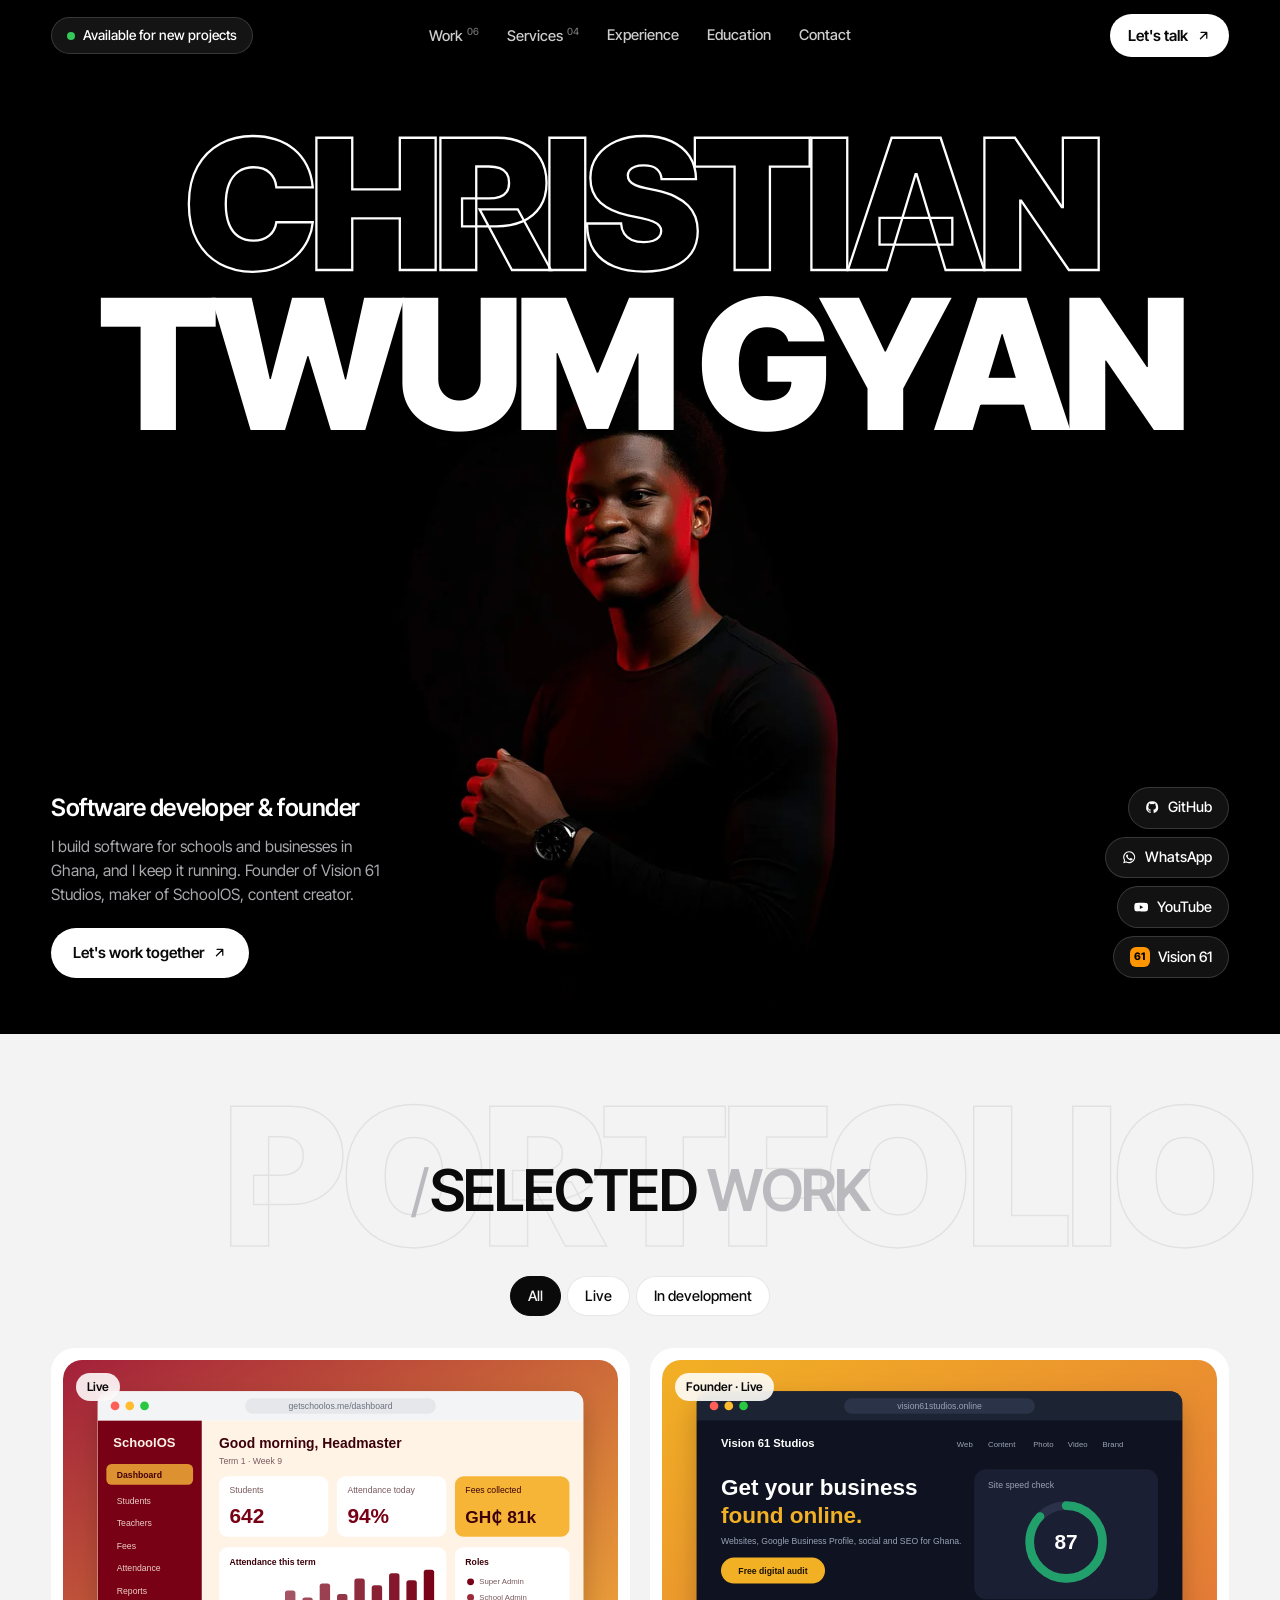
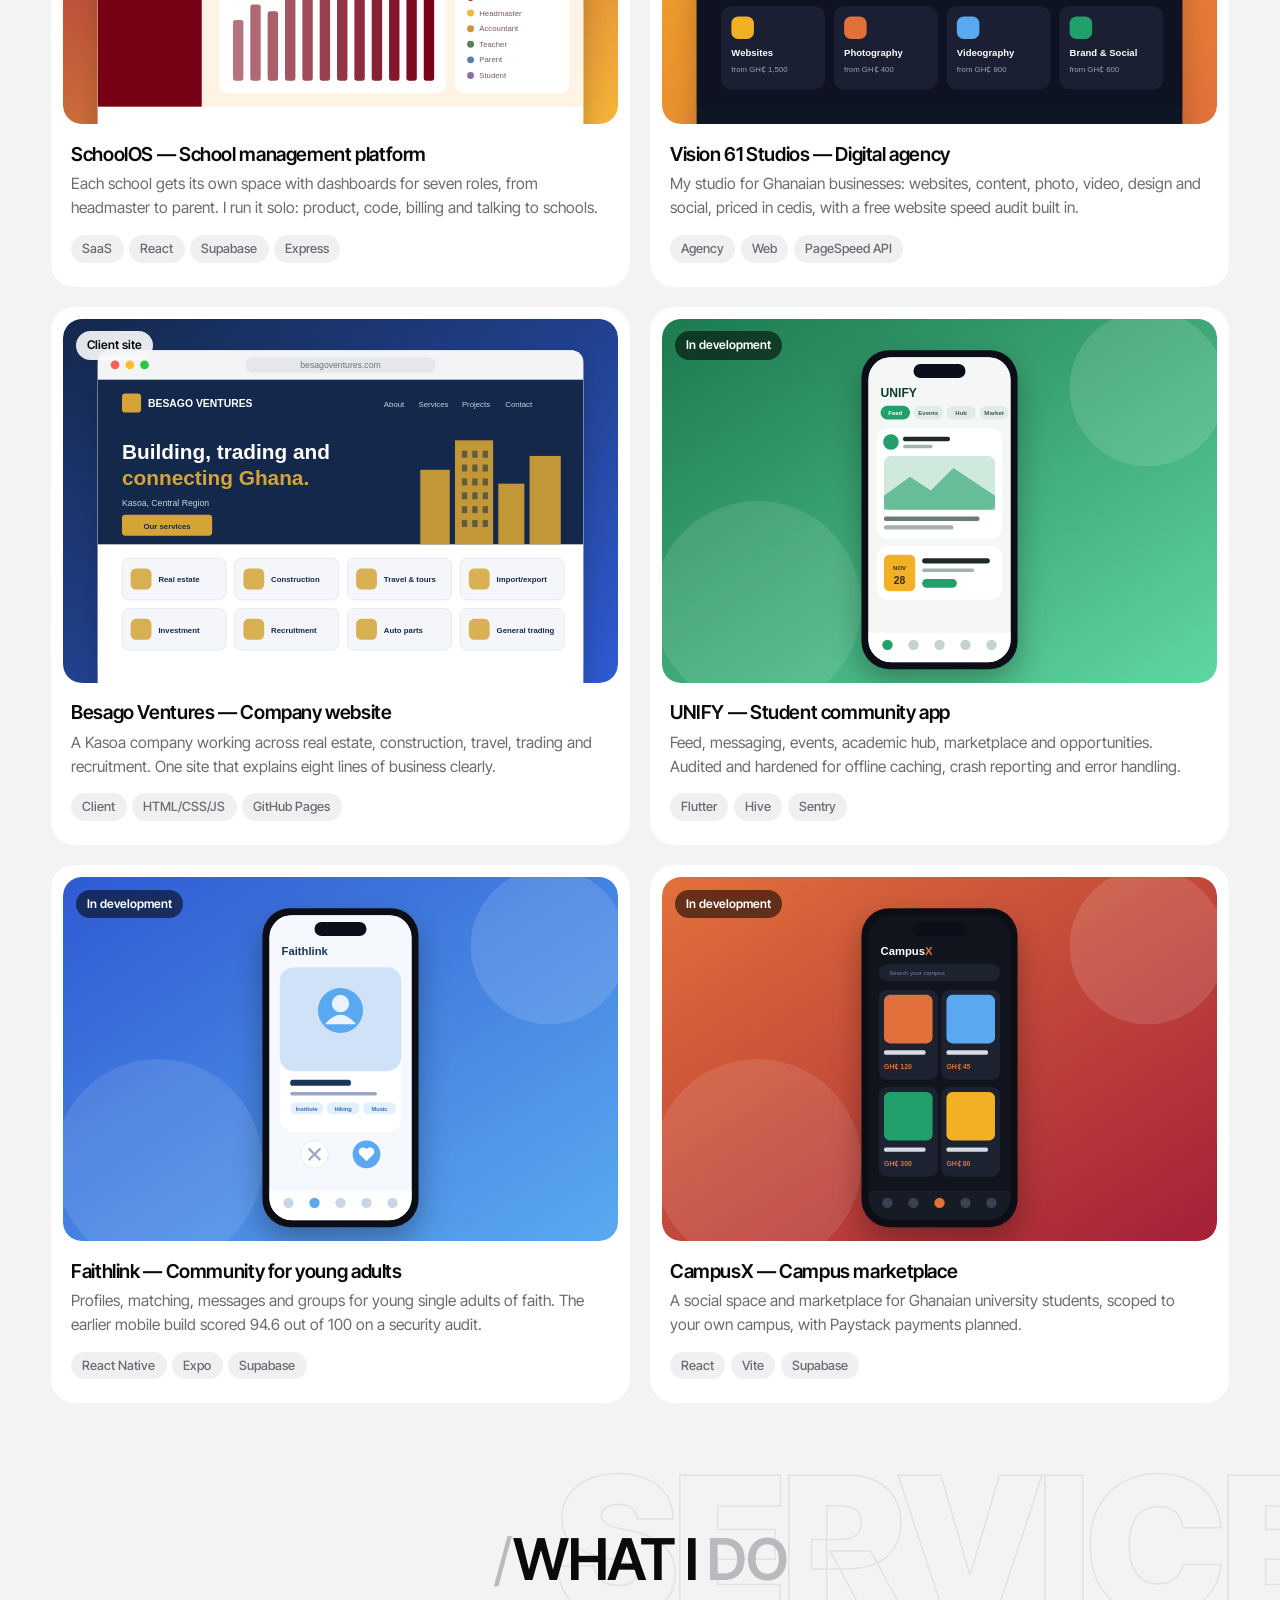
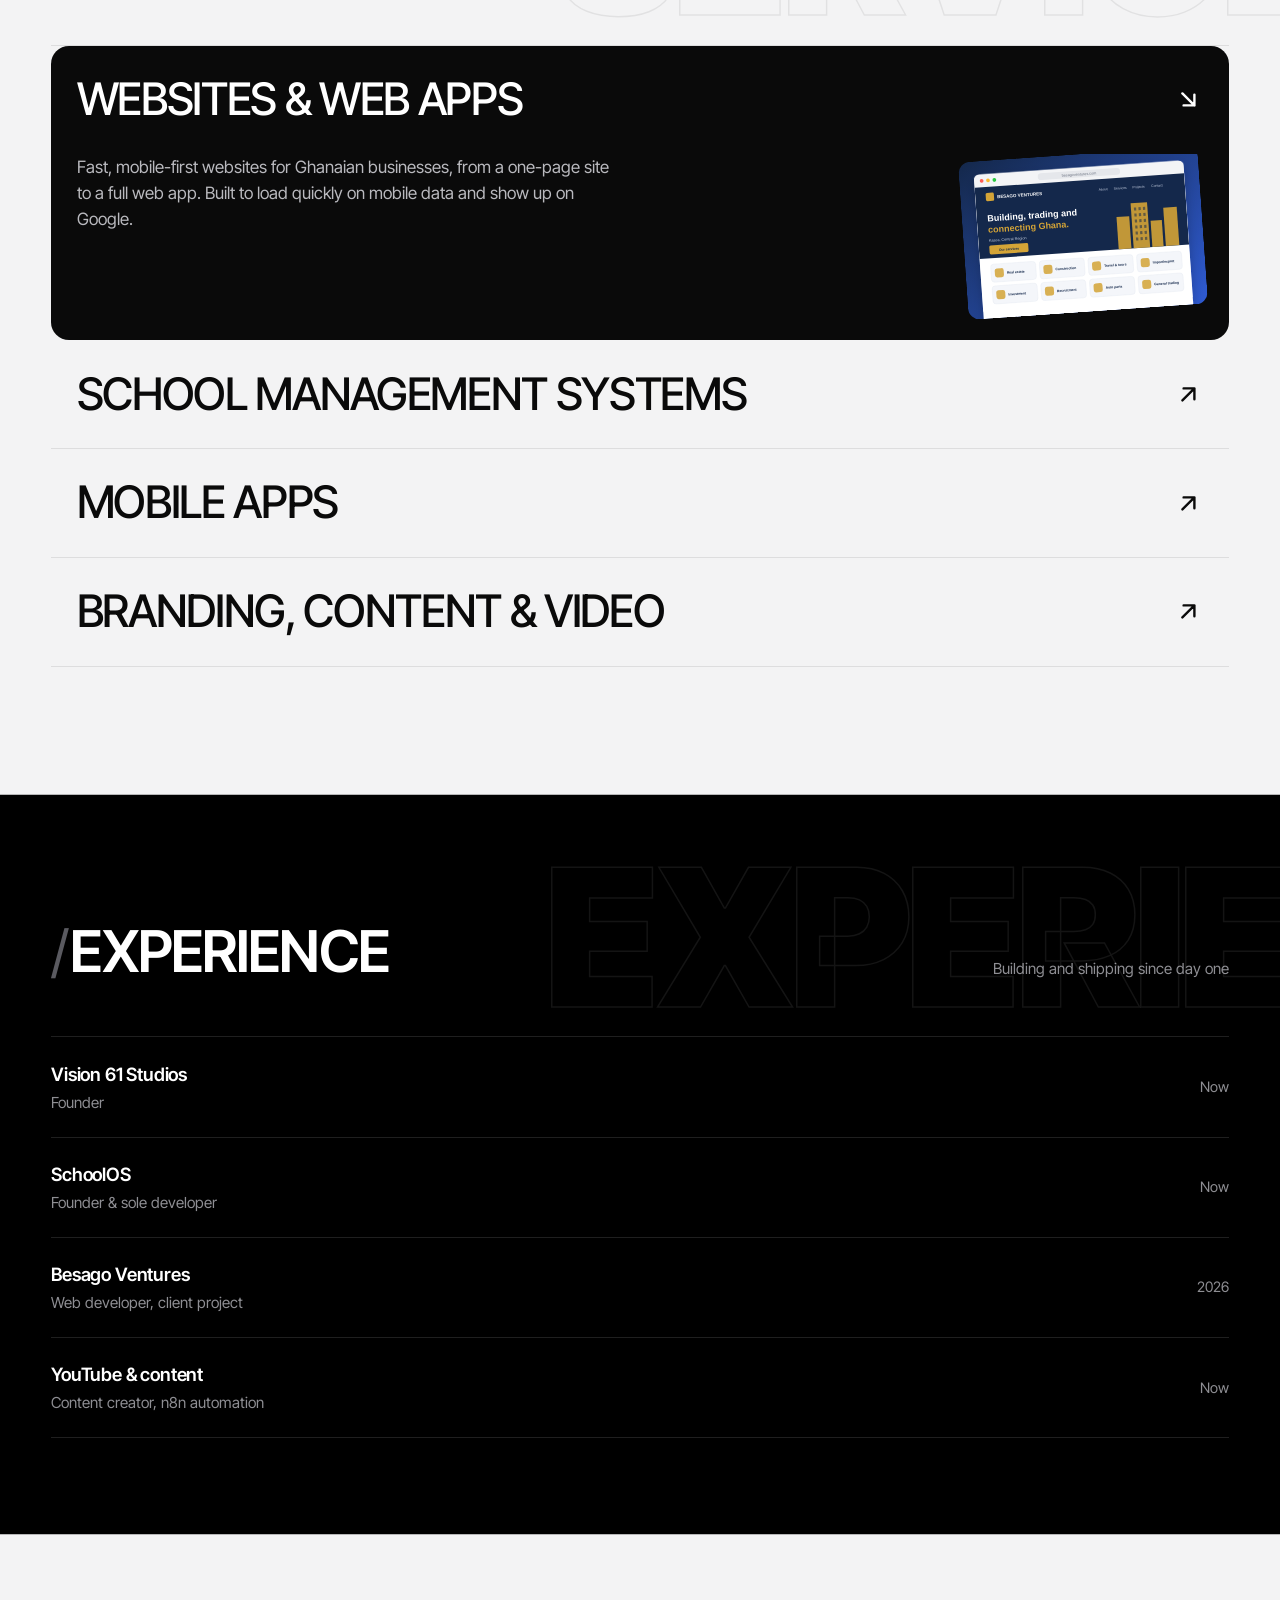
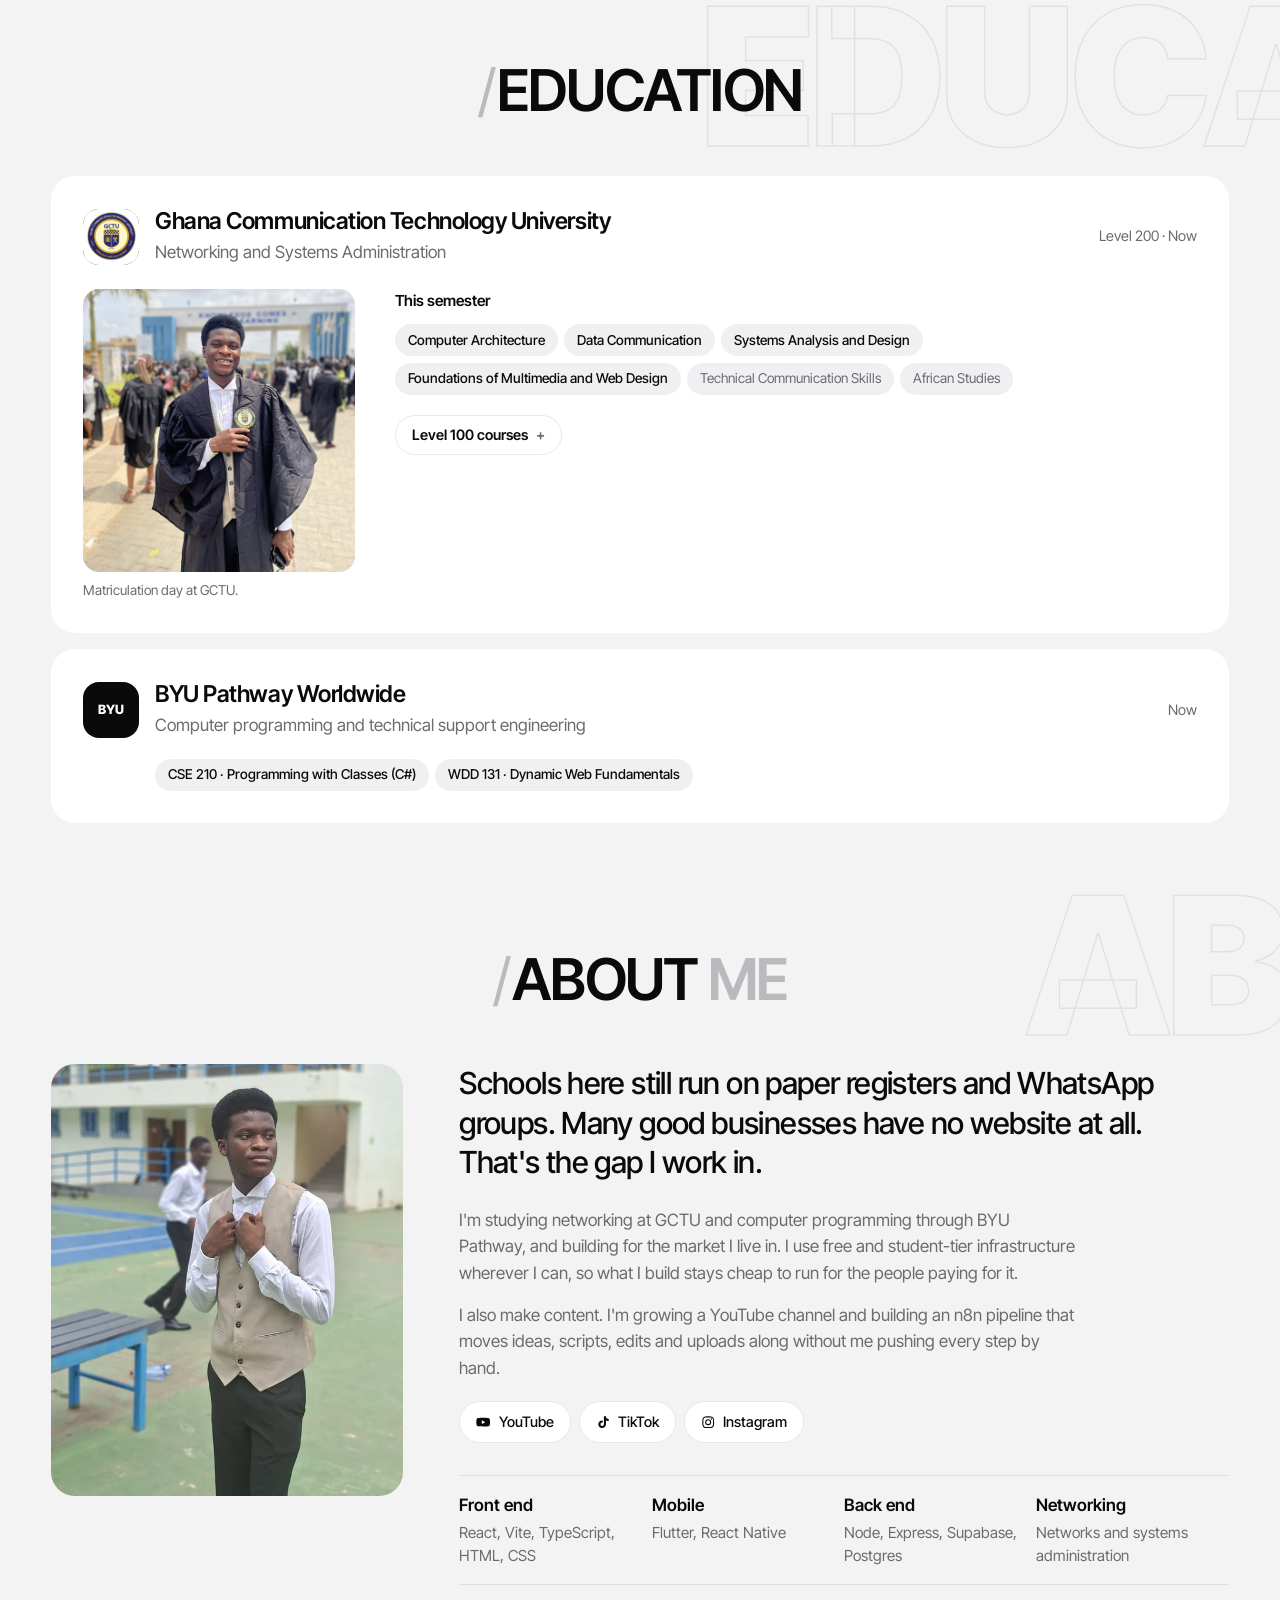
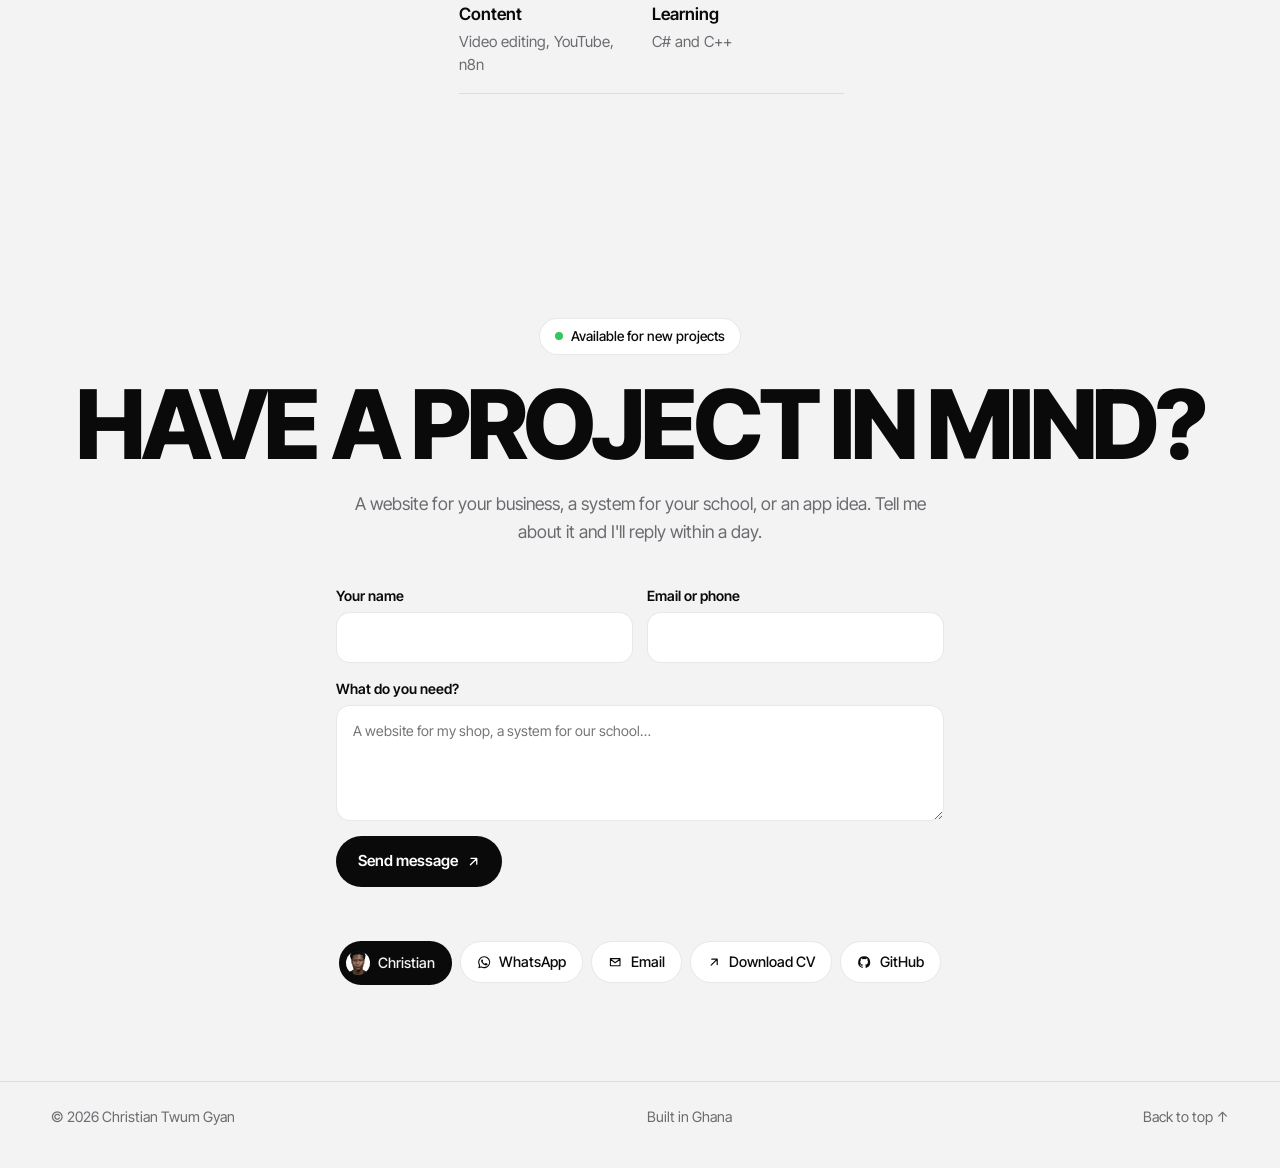
==== index.html @ 000cc26f "Build portfolio site" ====
<!DOCTYPE html>
<html lang="en">
<head>
  <meta charset="UTF-8">
  <meta name="viewport" content="width=device-width, initial-scale=1.0">
  <title>Christian Twum Gyan — Software developer, Ghana</title>
  <meta name="description" content="Christian Twum Gyan is a software developer, founder of Vision 61 Studios and content creator in Ghana. He builds and runs SchoolOS.">
  <meta property="og:title" content="Christian Twum Gyan — Software developer, Ghana">
  <meta property="og:description" content="I build software for schools and businesses in Ghana, including SchoolOS.">
  <meta property="og:image" content="https://chrisxie12.github.io/Portfolio/images/og.png">
  <meta property="og:type" content="website">
  <meta name="twitter:card" content="summary_large_image">
  <meta name="theme-color" content="#000000">
  <link rel="icon" href="images/favicon.svg" type="image/svg+xml">
  <link rel="preconnect" href="https://fonts.googleapis.com">
  <link rel="preconnect" href="https://fonts.gstatic.com" crossorigin>
  <link href="https://fonts.googleapis.com/css2?family=Inter+Tight:wght@400;500;600;700;800;900&display=swap" rel="stylesheet">
  <link rel="stylesheet" href="css/style.css">
  <script>document.documentElement.classList.add("js")</script>
</head>
<body>
  <!-- Icon set -->
  <svg width="0" height="0" style="position:absolute" aria-hidden="true">
    <symbol id="i-arrow" viewBox="0 0 24 24"><path d="M7 17 17 7M8 7h9v9" fill="none" stroke="currentColor" stroke-width="2" stroke-linecap="round" stroke-linejoin="round"/></symbol>
    <symbol id="i-github" viewBox="0 0 24 24"><path fill="currentColor" d="M12 2a10 10 0 0 0-3.2 19.5c.5.1.7-.2.7-.5v-1.7c-2.8.6-3.4-1.3-3.4-1.3-.4-1.2-1.1-1.5-1.1-1.5-.9-.6.1-.6.1-.6 1 .1 1.5 1 1.5 1 .9 1.5 2.4 1.1 2.9.8.1-.7.4-1.1.6-1.3-2.2-.3-4.6-1.1-4.6-5a3.9 3.9 0 0 1 1-2.7 3.6 3.6 0 0 1 .1-2.7s.8-.3 2.8 1a9.6 9.6 0 0 1 5 0c1.9-1.3 2.8-1 2.8-1a3.6 3.6 0 0 1 .1 2.7 3.9 3.9 0 0 1 1 2.7c0 3.9-2.4 4.7-4.6 5 .4.3.7.9.7 1.9V21c0 .3.2.6.7.5A10 10 0 0 0 12 2z"/></symbol>
    <symbol id="i-whatsapp" viewBox="0 0 24 24"><path fill="currentColor" d="M12 2a10 10 0 0 0-8.6 15.1L2 22l5-1.3A10 10 0 1 0 12 2zm0 18.2a8.2 8.2 0 0 1-4.2-1.2l-.3-.2-3 .8.8-2.9-.2-.3A8.2 8.2 0 1 1 12 20.2zm4.5-6.1c-.2-.1-1.5-.7-1.7-.8s-.4-.1-.6.1-.7.8-.8 1-.3.2-.5.1a6.7 6.7 0 0 1-3.3-2.9c-.3-.4.2-.4.7-1.4a.5.5 0 0 0 0-.4l-.8-1.9c-.2-.5-.4-.4-.6-.4h-.5a1 1 0 0 0-.7.3 3 3 0 0 0-.9 2.2 5.2 5.2 0 0 0 1.1 2.7 11.8 11.8 0 0 0 4.5 4c1.7.7 2.3.8 3.2.6a2.7 2.7 0 0 0 1.8-1.2 2.2 2.2 0 0 0 .1-1.3c0-.1-.2-.2-.5-.3z"/></symbol>
    <symbol id="i-youtube" viewBox="0 0 24 24"><path fill="currentColor" d="M23 7.2a3 3 0 0 0-2.1-2.1C19 4.6 12 4.6 12 4.6s-7 0-8.9.5A3 3 0 0 0 1 7.2 31 31 0 0 0 .5 12a31 31 0 0 0 .5 4.8 3 3 0 0 0 2.1 2.1c1.9.5 8.9.5 8.9.5s7 0 8.9-.5a3 3 0 0 0 2.1-2.1 31 31 0 0 0 .5-4.8 31 31 0 0 0-.5-4.8zM9.7 15.1V8.9L15.5 12z"/></symbol>
    <symbol id="i-tiktok" viewBox="0 0 24 24"><path fill="currentColor" d="M16.6 2h-3.4v13.4a2.9 2.9 0 1 1-2.9-2.9c.3 0 .6 0 .9.1V9.1a6.4 6.4 0 1 0 5.4 6.3V8.6a8 8 0 0 0 4.6 1.5V6.7a4.7 4.7 0 0 1-4.6-4.7z"/></symbol>
    <symbol id="i-instagram" viewBox="0 0 24 24"><path fill="currentColor" d="M12 7a5 5 0 1 0 0 10 5 5 0 0 0 0-10zm0 8.2a3.2 3.2 0 1 1 0-6.4 3.2 3.2 0 0 1 0 6.4zM17.3 5.5a1.2 1.2 0 1 0 0 2.4 1.2 1.2 0 0 0 0-2.4zM12 2.2c-2.7 0-3 0-4 .1C4.2 2.5 2.5 4.2 2.3 8c-.1 1-.1 1.3-.1 4s0 3 .1 4c.2 3.8 1.9 5.5 5.7 5.7 1 .1 1.3.1 4 .1s3 0 4-.1c3.8-.2 5.5-1.9 5.7-5.7.1-1 .1-1.3.1-4s0-3-.1-4c-.2-3.8-1.9-5.5-5.7-5.7-1-.1-1.3-.1-4-.1zm0 1.8c2.6 0 2.9 0 4 .1 2.7.1 3.9 1.4 4 4 .1 1 .1 1.4.1 3.9s0 2.9-.1 3.9c-.1 2.7-1.4 3.9-4 4-1 .1-1.4.1-4 .1s-2.9 0-3.9-.1c-2.7-.1-3.9-1.4-4-4-.1-1-.1-1.3-.1-3.9s0-2.9.1-3.9c.1-2.7 1.4-3.9 4-4 1-.1 1.3-.1 3.9-.1z"/></symbol>
    <symbol id="i-mail" viewBox="0 0 24 24"><path d="M4 6h16v12H4z M4 7l8 6 8-6" fill="none" stroke="currentColor" stroke-width="1.8" stroke-linejoin="round"/></symbol>
  </svg>

  <a class="skip" href="#work">Skip to work</a>

  <!-- ============ NAV ============ -->
  <header class="nav" id="nav">
    <a class="nav__status" href="#contact"><span class="dot" aria-hidden="true"></span>Available for new projects</a>
    <nav aria-label="Main" class="nav__links">
      <a href="#work">Work <sup>06</sup></a>
      <a href="#services">Services <sup>04</sup></a>
      <a href="#experience">Experience</a>
      <a href="#education">Education</a>
      <a href="#contact">Contact</a>
    </nav>
    <a class="btn btn--dark nav__cta" href="#contact">Let's talk <svg class="ico"><use href="#i-arrow"/></svg></a>
  </header>

  <main>
    <!-- ============ HERO ============ -->
    <section class="hero" id="top">
      <h1 class="hero__name" aria-label="Christian Twum Gyan">
        <span class="line"><span class="word word--outline">CHRISTIAN</span></span>
        <span class="line"><span class="word">TWUM GYAN</span></span>
      </h1>

      <figure class="hero__photo">
        <picture><source type="image/webp" srcset="images/hero-700.webp 700w, images/hero-1400.webp 1400w" sizes="(max-width: 900px) 78vw, 560px"><img src="images/hero-1400.jpg" srcset="images/hero-700.jpg 700w, images/hero-1400.jpg 1400w" sizes="(max-width: 900px) 78vw, 560px" alt="Christian Twum Gyan" width="1400" height="1609" decoding="async" fetchpriority="high"></picture>
      </figure>

      <div class="hero__intro">
        <p class="hero__role">Software developer &amp; founder</p>
        <p class="hero__lede">I build software for schools and businesses in Ghana, and I keep it running. Founder of Vision 61 Studios, maker of SchoolOS, content creator.</p>
        <a class="btn btn--light" href="#contact">Let's work together <svg class="ico"><use href="#i-arrow"/></svg></a>
      </div>

      <ul class="hero__social" aria-label="Find me online">
        <li><a class="pill pill--dark" href="https://github.com/chrisxie12" target="_blank" rel="noopener"><svg class="ico"><use href="#i-github"/></svg>GitHub</a></li>
        <!-- TODO: replace 233XXXXXXXXX with your WhatsApp number -->
        <li><a class="pill pill--dark" href="https://wa.me/233XXXXXXXXX" target="_blank" rel="noopener"><svg class="ico"><use href="#i-whatsapp"/></svg>WhatsApp</a></li>
        <!-- TODO: your YouTube link -->
        <li><a class="pill pill--dark" href="#content"><svg class="ico"><use href="#i-youtube"/></svg>YouTube</a></li>
        <li><a class="pill pill--dark" href="https://vision61studios.online" target="_blank" rel="noopener"><span class="v61" aria-hidden="true">61</span>Vision 61</a></li>
      </ul>
    </section>

    <!-- ============ WORK ============ -->
    <section class="section" id="work" aria-labelledby="work-title">
      <div class="section__head">
        <span class="ghost" aria-hidden="true">PORTFOLIO</span>
        <h2 id="work-title" class="reveal"><span class="slash">/</span>SELECTED <span class="soft">WORK</span></h2>
      </div>

      <div class="filters" role="group" aria-label="Filter projects">
        <button class="filter is-on" data-filter="all" aria-pressed="true">All</button>
        <button class="filter" data-filter="live" aria-pressed="false">Live</button>
        <button class="filter" data-filter="building" aria-pressed="false">In development</button>
      </div>

      <div class="grid">
        <article class="card reveal" data-status="live">
          <a class="card__media" href="https://www.getschoolos.me/" target="_blank" rel="noopener" aria-label="Visit SchoolOS">
            <span class="badge">Live</span>
            <img src="images/schoolos.svg" alt="Illustration of the SchoolOS headmaster dashboard" width="640" height="420" loading="lazy">
            <span class="card__go" aria-hidden="true"><svg class="ico"><use href="#i-arrow"/></svg></span>
          </a>
          <h3>SchoolOS — School management platform</h3>
          <p>Each school gets its own space with dashboards for seven roles, from headmaster to parent. I run it solo: product, code, billing and talking to schools.</p>
          <ul class="tags"><li>SaaS</li><li>React</li><li>Supabase</li><li>Express</li></ul>
        </article>

        <article class="card reveal" data-status="live">
          <a class="card__media" href="https://vision61studios.online" target="_blank" rel="noopener" aria-label="Visit Vision 61 Studios">
            <span class="badge">Founder · Live</span>
            <img src="images/vision61.svg" alt="Illustration of the Vision 61 Studios site with its speed audit" width="640" height="420" loading="lazy">
            <span class="card__go" aria-hidden="true"><svg class="ico"><use href="#i-arrow"/></svg></span>
          </a>
          <h3>Vision 61 Studios — Digital agency</h3>
          <p>My studio for Ghanaian businesses: websites, content, photo, video, design and social, priced in cedis, with a free website speed audit built in.</p>
          <ul class="tags"><li>Agency</li><li>Web</li><li>PageSpeed API</li></ul>
        </article>

        <article class="card reveal" data-status="live">
          <a class="card__media" href="https://chrisxie12.github.io/besago-ventures/" target="_blank" rel="noopener" aria-label="See the Besago Ventures preview">
            <span class="badge">Client site</span>
            <img src="images/besago.svg" alt="Illustration of the Besago Ventures website" width="640" height="420" loading="lazy">
            <span class="card__go" aria-hidden="true"><svg class="ico"><use href="#i-arrow"/></svg></span>
          </a>
          <h3>Besago Ventures — Company website</h3>
          <p>A Kasoa company working across real estate, construction, travel, trading and recruitment. One site that explains eight lines of business clearly.</p>
          <ul class="tags"><li>Client</li><li>HTML/CSS/JS</li><li>GitHub Pages</li></ul>
        </article>

        <article class="card reveal" data-status="building">
          <div class="card__media">
            <span class="badge badge--muted">In development</span>
            <img src="images/unify.svg" alt="Illustration of the UNIFY Mobile feed on a phone" width="640" height="420" loading="lazy">
          </div>
          <h3>UNIFY — Student community app</h3>
          <p>Feed, messaging, events, academic hub, marketplace and opportunities. Audited and hardened for offline caching, crash reporting and error handling.</p>
          <ul class="tags"><li>Flutter</li><li>Hive</li><li>Sentry</li></ul>
        </article>

        <article class="card reveal" data-status="building">
          <div class="card__media">
            <span class="badge badge--muted">In development</span>
            <img src="images/faithlink.svg" alt="Illustration of a Faithlink profile card on a phone" width="640" height="420" loading="lazy">
          </div>
          <h3>Faithlink — Community for young adults</h3>
          <p>Profiles, matching, messages and groups for young single adults of faith. The earlier mobile build scored 94.6 out of 100 on a security audit.</p>
          <ul class="tags"><li>React Native</li><li>Expo</li><li>Supabase</li></ul>
        </article>

        <article class="card reveal" data-status="building">
          <div class="card__media">
            <span class="badge badge--muted">In development</span>
            <img src="images/campusx.svg" alt="Illustration of the CampusX marketplace on a phone" width="640" height="420" loading="lazy">
          </div>
          <h3>CampusX — Campus marketplace</h3>
          <p>A social space and marketplace for Ghanaian university students, scoped to your own campus, with Paystack payments planned.</p>
          <ul class="tags"><li>React</li><li>Vite</li><li>Supabase</li></ul>
        </article>
      </div>
    </section>

    <!-- ============ SERVICES ============ -->
    <section class="section" id="services" aria-labelledby="services-title">
      <div class="section__head">
        <span class="ghost" aria-hidden="true">SERVICES</span>
        <h2 id="services-title" class="reveal"><span class="slash">/</span>WHAT I <span class="soft">DO</span></h2>
      </div>

      <ul class="services">
        <li class="service reveal">
          <button class="service__row" aria-expanded="false">
            <span class="service__name">Websites &amp; web apps</span>
            <svg class="ico service__arrow"><use href="#i-arrow"/></svg>
          </button>
          <div class="service__body">
            <p>Fast, mobile-first websites for Ghanaian businesses, from a one-page site to a full web app. Built to load quickly on mobile data and show up on Google.</p>
            <img src="images/besago.svg" alt="" loading="lazy">
          </div>
        </li>
        <li class="service reveal">
          <button class="service__row" aria-expanded="false">
            <span class="service__name">School management systems</span>
            <svg class="ico service__arrow"><use href="#i-arrow"/></svg>
          </button>
          <div class="service__body">
            <p>SchoolOS handles students, fees, attendance, reports and parents in one place, with a dashboard for every role in the school.</p>
            <img src="images/schoolos.svg" alt="" loading="lazy">
          </div>
        </li>
        <li class="service reveal">
          <button class="service__row" aria-expanded="false">
            <span class="service__name">Mobile apps</span>
            <svg class="ico service__arrow"><use href="#i-arrow"/></svg>
          </button>
          <div class="service__body">
            <p>Android and iOS apps in Flutter or React Native, designed to keep working when the network doesn't.</p>
            <img src="images/unify.svg" alt="" loading="lazy">
          </div>
        </li>
        <li class="service reveal">
          <button class="service__row" aria-expanded="false">
            <span class="service__name">Branding, content &amp; video</span>
            <svg class="ico service__arrow"><use href="#i-arrow"/></svg>
          </button>
          <div class="service__body">
            <p>Through Vision 61 Studios: logos, social media, photography and video that make a business look as good as it is.</p>
            <img src="images/vision61.svg" alt="" loading="lazy">
          </div>
        </li>
      </ul>
    </section>

    <!-- ============ EXPERIENCE (dark) ============ -->
    <section class="section section--dark" id="experience" aria-labelledby="exp-title">
      <div class="section__head section__head--split">
        <span class="ghost" aria-hidden="true">EXPERIENCE</span>
        <h2 id="exp-title" class="reveal"><span class="slash">/</span>EXPERIENCE</h2>
        <p class="section__meta">Building and shipping since day one</p>
      </div>
      <!-- TODO: add your real start years, e.g. "2024 – Now" -->
      <ol class="timeline">
        <li class="reveal"><div><h3>Vision 61 Studios</h3><p>Founder</p></div><span class="when">Now</span></li>
        <li class="reveal"><div><h3>SchoolOS</h3><p>Founder &amp; sole developer</p></div><span class="when">Now</span></li>
        <li class="reveal"><div><h3>Besago Ventures</h3><p>Web developer, client project</p></div><span class="when">2026</span></li>
        <li class="reveal"><div><h3>YouTube &amp; content</h3><p>Content creator, n8n automation</p></div><span class="when">Now</span></li>
      </ol>
    </section>

    <!-- ============ EDUCATION ============ -->
    <section class="section" id="education" aria-labelledby="edu-title">
      <div class="section__head">
        <span class="ghost" aria-hidden="true">EDUCATION</span>
        <h2 id="edu-title" class="reveal"><span class="slash">/</span>EDUCATION</h2>
      </div>

      <article class="school reveal">
        <div class="school__top">
          <div class="school__mark school__mark--gctu" aria-hidden="true">GCTU<img src="images/gctu-logo.png" alt="" onerror="this.remove()"></div>
          <div>
            <h3>Ghana Communication Technology University</h3>
            <p class="school__program">Networking and Systems Administration</p>
          </div>
          <span class="when">Level 200 · Now</span>
        </div>
        <div class="school__grid">
          <figure class="school__photo">
            <picture><source type="image/webp" srcset="images/matric-600.webp 600w, images/matric-1200.webp 1200w" sizes="(max-width: 800px) 90vw, 272px"><img src="images/matric-1200.jpg" srcset="images/matric-600.jpg 600w, images/matric-1200.jpg 1200w" sizes="(max-width: 800px) 90vw, 272px" alt="Christian in his gown at the GCTU gate on matriculation day" width="1200" height="1248" decoding="async" loading="lazy"></picture>
            <figcaption>Matriculation day at GCTU.</figcaption>
          </figure>
          <div>
            <h4>This semester</h4>
            <ul class="chips">
              <li class="chip chip--core">Computer Architecture</li><li class="chip chip--core">Data Communication</li><li class="chip chip--core">Systems Analysis and Design</li><li class="chip chip--core">Foundations of Multimedia and Web Design</li><li class="chip">Technical Communication Skills</li><li class="chip">African Studies</li>
            </ul>
            <details class="semesters">
              <summary>Level 100 courses</summary>
              <h5>Second semester</h5>
              <ul class="chips"><li class="chip chip--core">Programming with C++</li><li class="chip chip--core">Digital Electronics</li><li class="chip chip--core">Introduction to Information Systems</li><li class="chip chip--core">Discrete Mathematics</li><li class="chip chip--core">Probability and Statistics</li><li class="chip">Communication Skills</li><li class="chip">Functional French II</li></ul>
              <h5>First semester</h5>
              <ul class="chips"><li class="chip chip--core">Fundamentals of Computing</li><li class="chip chip--core">Introduction to Structured Program Design</li><li class="chip chip--core">Algebra</li><li class="chip chip--core">Calculus</li><li class="chip">Critical Thinking and Reasoning</li><li class="chip">Moral and Ethics</li><li class="chip">Functional French I</li></ul>
            </details>
          </div>
        </div>
      </article>

      <article class="school reveal">
        <div class="school__top">
          <!-- Save the BYU Pathway logo as images/byu-pathway-logo.png to replace the badge -->
          <div class="school__mark" aria-hidden="true">BYU<img src="images/byu-pathway-logo.png" alt="" onerror="this.remove()"></div>
          <div>
            <h3>BYU Pathway Worldwide</h3>
            <!-- TODO: confirm program name -->
            <p class="school__program">Computer programming and technical support engineering</p>
          </div>
          <span class="when">Now</span>
        </div>
        <ul class="chips chips--indent">
          <li class="chip chip--core">CSE 210 · Programming with Classes (C#)</li>
          <li class="chip chip--core">WDD 131 · Dynamic Web Fundamentals</li>
        </ul>
      </article>
    </section>

    <!-- ============ ABOUT + CONTENT ============ -->
    <section class="section" id="about" aria-labelledby="about-title">
      <div class="section__head">
        <span class="ghost" aria-hidden="true">ABOUT</span>
        <h2 id="about-title" class="reveal"><span class="slash">/</span>ABOUT <span class="soft">ME</span></h2>
      </div>
      <div class="about">
        <figure class="about__photo reveal"><picture><source type="image/webp" srcset="images/about-600.webp 600w, images/about-1200.webp 1200w" sizes="(max-width: 900px) 90vw, 352px"><img src="images/about-1200.jpg" srcset="images/about-600.jpg 600w, images/about-1200.jpg 1200w" sizes="(max-width: 900px) 90vw, 352px" alt="Christian in a white shirt and waistcoat" width="1200" height="1473" decoding="async" loading="lazy"></picture></figure>
        <div class="about__text reveal">
          <p class="about__big">Schools here still run on paper registers and WhatsApp groups. Many good businesses have no website at all. That's the gap I work in.</p>
          <p>I'm studying networking at GCTU and computer programming through BYU Pathway, and building for the market I live in. I use free and student-tier infrastructure wherever I can, so what I build stays cheap to run for the people paying for it.</p>
          <p id="content">I also make content. I'm growing a YouTube channel and building an n8n pipeline that moves ideas, scripts, edits and uploads along without me pushing every step by hand.</p>
          <!-- TODO: replace # with your channel links -->
          <ul class="pills">
            <li><a class="pill" href="#" target="_blank" rel="noopener"><svg class="ico"><use href="#i-youtube"/></svg>YouTube</a></li>
            <li><a class="pill" href="#" target="_blank" rel="noopener"><svg class="ico"><use href="#i-tiktok"/></svg>TikTok</a></li>
            <li><a class="pill" href="#" target="_blank" rel="noopener"><svg class="ico"><use href="#i-instagram"/></svg>Instagram</a></li>
          </ul>
          <dl class="skills">
            <div><dt>Front end</dt><dd>React, Vite, TypeScript, HTML, CSS</dd></div>
            <div><dt>Mobile</dt><dd>Flutter, React Native</dd></div>
            <div><dt>Back end</dt><dd>Node, Express, Supabase, Postgres</dd></div>
            <div><dt>Networking</dt><dd>Networks and systems administration</dd></div>
            <div><dt>Content</dt><dd>Video editing, YouTube, n8n</dd></div>
            <div><dt>Learning</dt><dd>C# and C++</dd></div>
          </dl>
        </div>
      </div>
    </section>

    <!-- ============ CONTACT ============ -->
    <section class="contact" id="contact" aria-labelledby="contact-title">
      <p class="nav__status nav__status--center"><span class="dot" aria-hidden="true"></span>Available for new projects</p>
      <h2 id="contact-title" class="contact__title reveal">HAVE A PROJECT IN MIND?</h2>
      <p class="contact__lede">A website for your business, a system for your school, or an app idea. Tell me about it and I'll reply within a day.</p>

      <!-- TODO: create a free form at formspree.io and paste your form ID below -->
      <form class="form" action="https://formspree.io/f/YOUR_FORM_ID" method="POST">
        <div class="form__row">
          <label>Your name<input name="name" type="text" autocomplete="name" required></label>
          <label>Email or phone<input name="contact" type="text" autocomplete="email" required></label>
        </div>
        <label>What do you need?<textarea name="message" rows="4" required placeholder="A website for my shop, a system for our school…"></textarea></label>
        <button class="btn btn--dark" type="submit">Send message <svg class="ico"><use href="#i-arrow"/></svg></button>
        <p class="form__status" role="status" aria-live="polite"></p>
      </form>

      <ul class="pills pills--center">
        <li><span class="pill pill--me"><img src="images/me-160.jpg" alt="" width="24" height="24">Christian</span></li>
        <!-- TODO: replace 233XXXXXXXXX with your WhatsApp number -->
        <li><a class="pill" href="https://wa.me/233XXXXXXXXX?text=Hi%20Christian%2C%20I%20saw%20your%20portfolio" target="_blank" rel="noopener"><svg class="ico"><use href="#i-whatsapp"/></svg>WhatsApp</a></li>
        <!-- TODO: replace with your own email -->
        <li><a class="pill" href="mailto:you@example.com"><svg class="ico"><use href="#i-mail"/></svg>Email</a></li>
        <!-- TODO: put your CV in this folder as cv.pdf -->
        <li><a class="pill" href="cv.pdf" download="Christian-Twum-Gyan-CV.pdf"><svg class="ico"><use href="#i-arrow"/></svg>Download CV</a></li>
        <li><a class="pill" href="https://github.com/chrisxie12" target="_blank" rel="noopener"><svg class="ico"><use href="#i-github"/></svg>GitHub</a></li>
      </ul>
    </section>
  </main>

  <footer class="foot">
    <span>© <span id="year">2026</span> Christian Twum Gyan</span>
    <span>Built in Ghana</span>
    <a href="#top">Back to top ↑</a>
  </footer>

  <script src="js/main.js"></script>
</body>
</html>
---- css/style.css ----
/* =========================================================
   Christian Twum Gyan — portfolio
   Monochrome, type-led layout with a dark hero.
   ========================================================= */

:root {
  --bg: #F3F3F4;
  --tile: #FFFFFF;
  --ink: #0A0A0A;
  --muted: #6B6B70;
  --soft: #B9B9BE;
  --line: rgba(0, 0, 0, 0.09);
  --ghost: rgba(0, 0, 0, 0.07);
  --chip: #F0F0F2;
  --exp: #000000;
  --green: #34C759;

  --font: "Inter Tight", -apple-system, BlinkMacSystemFont, "SF Pro Display", system-ui, sans-serif;
  --pad: clamp(1.1rem, 4vw, 3.5rem);
  --max: 80rem;
  --r: 24px;
  --ease: cubic-bezier(.2, .8, .2, 1);
}

@media (prefers-color-scheme: dark) {
  :root {
    --bg: #0B0B0C;
    --tile: #161618;
    --ink: #F5F5F7;
    --muted: #A1A1A6;
    --soft: #5A5A60;
    --line: rgba(255, 255, 255, 0.1);
    --ghost: rgba(255, 255, 255, 0.07);
    --chip: #232326;
    --exp: #161618;
  }
}

*, *::before, *::after { box-sizing: border-box; }
html { scroll-behavior: smooth; overflow-x: clip; }
body { overflow-x: clip; }
body {
  margin: 0;
  background: var(--bg);
  color: var(--ink);
  font: 400 1.0625rem/1.55 var(--font);
  -webkit-font-smoothing: antialiased;
}
img { max-width: 100%; }
a { color: inherit; }
button { font: inherit; color: inherit; }
:focus-visible { outline: 2px solid var(--ink); outline-offset: 3px; border-radius: 8px; }
.hero :focus-visible, .section--dark :focus-visible { outline-color: #fff; }

.skip { position: absolute; left: -999px; top: 0; background: var(--ink); color: var(--bg); padding: .5rem 1rem; border-radius: 999px; z-index: 100; }
.skip:focus { left: 1rem; top: 1rem; }

.ico { width: 1em; height: 1em; flex: none; }

/* ---------- Buttons & pills ---------- */
.btn {
  display: inline-flex; align-items: center; gap: .5rem;
  padding: .85rem 1.35rem; border-radius: 999px; border: 0;
  font-weight: 600; font-size: .95rem; text-decoration: none; cursor: pointer;
  transition: transform .2s var(--ease), background .2s;
}
.btn:active { transform: scale(.97); }
.btn .ico { transition: transform .25s var(--ease); }
.btn:hover .ico { transform: translate(2px, -2px); }
.btn--dark { background: #0A0A0A; color: #fff; }
.btn--dark:hover { background: #2A2A2C; }
.btn--light { background: #fff; color: #0A0A0A; }
.btn--light:hover { background: #E8E8EA; }
@media (prefers-color-scheme: dark) {
  main .btn--dark { background: #F5F5F7; color: #0A0A0A; }
  main .btn--dark:hover { background: #D8D8DC; }
}

.pill {
  display: inline-flex; align-items: center; gap: .5rem;
  padding: .55rem 1rem; border-radius: 999px;
  background: var(--tile); border: 1px solid var(--line);
  font-size: .9rem; font-weight: 500; text-decoration: none;
  transition: background .2s, border-color .2s;
}
a.pill:hover { border-color: var(--ink); }
.pill--dark {
  background: rgba(255,255,255,.07); color: #fff; border-color: rgba(255,255,255,.16);
  -webkit-backdrop-filter: blur(12px); backdrop-filter: blur(12px);
}
.pill--dark:hover { background: rgba(255,255,255,.16); border-color: rgba(255,255,255,.4); }
.pill--me { background: var(--ink); color: var(--bg); border-color: transparent; padding-left: .35rem; }
.pill--me img { width: 24px; height: 24px; border-radius: 50%; object-fit: cover; }
.pills { list-style: none; padding: 0; margin: 0; display: flex; flex-wrap: wrap; gap: .5rem; }
.pills--center { justify-content: center; }
.v61 { display: inline-grid; place-items: center; width: 1.25rem; height: 1.25rem; border-radius: 6px; background: #FF9500; color: #000; font-size: .65rem; font-weight: 800; }

.dot { width: 8px; height: 8px; border-radius: 50%; background: var(--green); box-shadow: 0 0 0 0 rgba(52,199,89,.6); }
@media (prefers-reduced-motion: no-preference) {
  .dot { animation: pulse 2s infinite; }
  @keyframes pulse { 70% { box-shadow: 0 0 0 8px rgba(52,199,89,0); } 100% { box-shadow: 0 0 0 0 rgba(52,199,89,0); } }
}

/* ---------- Nav ---------- */
.nav {
  position: fixed; inset: 0 0 auto 0; z-index: 50;
  display: grid; grid-template-columns: 1fr auto 1fr; align-items: center; gap: 1rem;
  padding: .9rem var(--pad);
  color: #fff;
  transition: background .3s, color .3s, box-shadow .3s;
}
.nav.is-scrolled {
  background: color-mix(in srgb, var(--bg) 78%, transparent);
  -webkit-backdrop-filter: blur(20px) saturate(180%); backdrop-filter: blur(20px) saturate(180%);
  color: var(--ink);
  box-shadow: 0 1px 0 var(--line);
}
.nav__status {
  justify-self: start;
  display: inline-flex; align-items: center; gap: .55rem;
  padding: .45rem .9rem; border-radius: 999px;
  font-size: .85rem; font-weight: 500; text-decoration: none;
  background: rgba(255,255,255,.08); border: 1px solid rgba(255,255,255,.15);
}
.nav.is-scrolled .nav__status { background: var(--tile); border-color: var(--line); }
.nav__links { display: flex; gap: 1.75rem; }
.nav__links a { text-decoration: none; font-size: .92rem; font-weight: 500; opacity: .8; transition: opacity .2s; }
.nav__links a:hover { opacity: 1; }
.nav__links sup { font-size: .62rem; opacity: .55; margin-left: 1px; }
.nav__cta { justify-self: end; padding: .6rem 1.1rem; }
.nav:not(.is-scrolled) .nav__cta { background: #fff; color: #0A0A0A; }
@media (max-width: 960px) {
  .nav { grid-template-columns: 1fr auto; }
  .nav__links { display: none; }
}
@media (max-width: 420px) {
  .nav__status { font-size: .78rem; padding: .4rem .7rem; }
}

/* ---------- Hero ---------- */
.hero {
  position: relative; overflow: hidden;
  background: #000; color: #fff;
  padding: clamp(6rem, 11vw, 8rem) var(--pad) 0;
  display: flex; flex-direction: column; align-items: center;
}
.hero__name {
  position: relative; z-index: 3;
  margin: 0; text-align: center;
  font-weight: 900; font-size: clamp(3.6rem, 14.2vw, 15rem);
  line-height: .84; letter-spacing: -0.045em;
  pointer-events: none;
}
.hero__name .line { display: block; overflow: hidden; padding: 0 .04em .04em; }
.hero__name .word { display: inline-block; }
.word--outline { color: transparent; -webkit-text-stroke: clamp(1px, .18vw, 2.5px) #fff; }

.hero__photo {
  position: relative; z-index: 1;
  margin: clamp(-5rem, -4.5vw, -1.5rem) 0 0;
  width: min(46vw, 560px);
}
.hero__photo picture { display: block; }
.hero__photo img {
  display: block; width: 100%; height: auto;
  -webkit-mask-image: linear-gradient(to bottom, #000 78%, transparent);
          mask-image: linear-gradient(to bottom, #000 78%, transparent);
}

.hero__intro, .hero__social { position: absolute; z-index: 4; bottom: clamp(2rem, 5vw, 3.5rem); }
.hero__intro { left: var(--pad); max-width: 21rem; }
.hero__role { margin: 0 0 .5rem; font-size: 1.5rem; font-weight: 600; letter-spacing: -0.02em; }
.hero__lede { margin: 0 0 1.25rem; color: #A9A9AE; font-size: .98rem; }
.hero__social { right: var(--pad); list-style: none; margin: 0; padding: 0; display: grid; gap: .5rem; justify-items: end; }

@media (max-width: 900px) {
  .hero { padding-bottom: 2.5rem; }
  .hero__photo { width: min(78vw, 420px); }
  .hero__intro, .hero__social { position: static; }
  .hero__intro { max-width: 32rem; text-align: center; margin-top: -2rem; }
  .hero__intro .btn { margin-inline: auto; }
  .hero__social { display: flex; flex-wrap: wrap; justify-content: center; margin-top: 1.5rem; }
}

/* ---------- Sections ---------- */
.section {
  max-width: var(--max); margin: 0 auto;
  padding: clamp(5rem, 10vw, 8rem) var(--pad) 0;
}
.section__head { position: relative; text-align: center; margin-bottom: clamp(2.5rem, 5vw, 3.5rem); }
.ghost {
  position: absolute; left: 50%; top: 50%;
  transform: translate(calc(-50% + var(--shift, 0px)), -58%);
  font-weight: 900; font-size: clamp(4rem, 15vw, 13.5rem); line-height: 1; letter-spacing: -0.03em;
  color: transparent; -webkit-text-stroke: 1.5px var(--ghost);
  white-space: nowrap; pointer-events: none; user-select: none;
}
h2 {
  position: relative; margin: 0;
  font-weight: 600; font-size: clamp(2rem, 5vw, 3.6rem); letter-spacing: -0.03em; line-height: 1;
}
.slash { color: var(--soft); font-weight: 400; margin-right: .05em; }
.soft { color: var(--soft); }

.section__head--split { display: flex; align-items: end; justify-content: space-between; flex-wrap: wrap; gap: 1rem; text-align: left; }
.section__head--split .ghost { left: 0; transform: translate(var(--shift, 0px), -58%); }
.section__meta { margin: 0; color: var(--muted); font-size: .95rem; }

/* ---------- Work ---------- */
.filters { display: flex; justify-content: center; gap: .4rem; margin-bottom: 2rem; flex-wrap: wrap; }
.filter {
  border: 1px solid var(--line); background: var(--tile); cursor: pointer;
  padding: .5rem 1.05rem; border-radius: 999px; font-size: .9rem; font-weight: 500;
  transition: background .2s, color .2s;
}
.filter.is-on { background: var(--ink); color: var(--bg); border-color: var(--ink); }

.grid { display: grid; gap: 1.25rem; }
@media (min-width: 800px) { .grid { grid-template-columns: 1fr 1fr; } }
.card { background: var(--tile); border-radius: var(--r); padding: .75rem .75rem 1.5rem; }
.card[hidden] { display: none; }
.card__media { position: relative; display: block; border-radius: 18px; overflow: hidden; background: var(--chip); }
.card__media img { display: block; width: 100%; height: auto; transition: transform .6s var(--ease); }
a.card__media:hover img { transform: scale(1.035); }
.badge {
  position: absolute; top: .8rem; left: .8rem; z-index: 2;
  padding: .3rem .7rem; border-radius: 999px;
  background: rgba(255,255,255,.88); color: #0A0A0A;
  -webkit-backdrop-filter: blur(10px); backdrop-filter: blur(10px);
  font-size: .75rem; font-weight: 600;
}
.badge--muted { background: rgba(0,0,0,.55); color: #fff; }
.card__go {
  position: absolute; right: .9rem; bottom: .9rem; z-index: 2;
  width: 2.75rem; height: 2.75rem; border-radius: 50%;
  display: grid; place-items: center; background: #fff; color: #0A0A0A; font-size: 1.1rem;
  transform: scale(.6); opacity: 0; transition: transform .3s var(--ease), opacity .3s;
}
a.card__media:hover .card__go, a.card__media:focus-visible .card__go { transform: scale(1); opacity: 1; }
@media (hover: none) { .card__go { transform: scale(1); opacity: 1; } }
.card h3 { margin: 1.1rem .5rem .4rem; font-size: 1.2rem; font-weight: 600; letter-spacing: -0.02em; line-height: 1.25; }
.card p { margin: 0 .5rem .9rem; color: var(--muted); font-size: .97rem; }
.tags { list-style: none; margin: 0 .5rem; padding: 0; display: flex; flex-wrap: wrap; gap: .35rem; }
.tags li { padding: .25rem .7rem; border-radius: 999px; background: var(--chip); font-size: .8rem; font-weight: 500; color: var(--muted); }

/* ---------- Services ---------- */
.services { list-style: none; margin: 0; padding: 0; border-top: 1px solid var(--line); }
.service { border-bottom: 1px solid var(--line); border-radius: 0; transition: background .35s var(--ease), color .35s; }
.service__row {
  width: 100%; display: flex; align-items: center; justify-content: space-between; gap: 1rem;
  padding: clamp(1.25rem, 2.6vw, 1.9rem) clamp(.5rem, 2vw, 1.75rem);
  background: none; border: 0; cursor: pointer; text-align: left;
}
.service__name { font-size: clamp(1.4rem, 3.6vw, 2.8rem); font-weight: 500; letter-spacing: -0.03em; text-transform: uppercase; line-height: 1.05; }
.service__arrow { font-size: clamp(1.2rem, 2.4vw, 1.8rem); transition: transform .35s var(--ease); }
.service__body {
  display: grid; grid-template-rows: 0fr;
  transition: grid-template-rows .45s var(--ease);
}
.service__body { overflow: hidden; }
.service__body > * { min-height: 0; }
.service__body { grid-template-columns: minmax(0, 1fr) auto; column-gap: 2rem; padding: 0 clamp(.5rem, 2vw, 1.75rem); }
.service__body p { margin: 0; max-width: 34rem; color: #B9B9BE; }
.service__body img { width: clamp(9rem, 22vw, 15rem); border-radius: 12px; transform: rotate(-4deg); align-self: end; }
.service.is-open { background: #0A0A0A; color: #fff; border-radius: 18px; border-color: transparent; }
.service.is-open .service__arrow { transform: rotate(90deg); }
.service.is-open .service__body { grid-template-rows: 1fr; padding-bottom: 1.75rem; }
@media (prefers-color-scheme: dark) { .service.is-open { background: #F5F5F7; color: #0A0A0A; } .service.is-open .service__body p { color: #5A5A60; } }
@media (max-width: 640px) { .service__body { grid-template-columns: 1fr; } .service__body img { margin-top: 1rem; transform: none; } }

/* ---------- Experience (dark band) ---------- */
.section--dark {
  background: var(--exp); color: #fff;
  box-shadow: 0 0 0 100vmax var(--exp); clip-path: inset(0 -100vmax);
  margin-top: clamp(5rem, 10vw, 8rem);
  padding-bottom: clamp(4rem, 8vw, 6rem);
}
.section--dark .ghost { -webkit-text-stroke-color: rgba(255,255,255,.08); }
.section--dark .slash { color: #5A5A60; }
.section--dark .section__meta { color: #8E8E93; }
.timeline { list-style: none; margin: 0; padding: 0; }
.timeline li {
  display: flex; justify-content: space-between; align-items: center; gap: 1rem;
  padding: 1.4rem 0; border-top: 1px solid rgba(255,255,255,.12);
  transition: padding .3s var(--ease);
}
.timeline li:last-child { border-bottom: 1px solid rgba(255,255,255,.12); }
.timeline li:hover { padding-left: .75rem; }
.timeline h3 { margin: 0; font-size: 1.15rem; font-weight: 600; letter-spacing: -0.01em; }
.timeline p { margin: .15rem 0 0; color: #8E8E93; font-size: .95rem; }
.when { color: #8E8E93; font-size: .9rem; white-space: nowrap; }

/* ---------- Education ---------- */
.school { background: var(--tile); border-radius: var(--r); padding: clamp(1.25rem, 3vw, 2rem); }
.school + .school { margin-top: 1rem; }
.school__top { display: grid; grid-template-columns: auto minmax(0, 1fr) auto; gap: 1rem; align-items: center; }
.school__top .when { color: var(--muted); }
.school h3 { margin: 0; font-size: clamp(1.15rem, 2.2vw, 1.45rem); font-weight: 600; letter-spacing: -0.02em; line-height: 1.2; }
.school__program { margin: .2rem 0 0; color: var(--muted); }
.school__mark {
  position: relative; overflow: hidden; width: 3.5rem; height: 3.5rem; border-radius: 16px;
  display: grid; place-items: center; background: #0A0A0A; color: #fff; font-weight: 800; font-size: .8rem;
}
.school__mark img { position: absolute; inset: 0; width: 100%; height: 100%; object-fit: contain; padding: 2px; background: #fff; }
.school__grid { display: grid; gap: 1.5rem; margin-top: 1.5rem; }
@media (min-width: 800px) { .school__grid { grid-template-columns: 17rem minmax(0, 1fr); gap: 2.5rem; } }
.school__photo { margin: 0; }
.school__photo img { display: block; width: 100%; height: auto; border-radius: 16px; }
.school__photo figcaption { margin-top: .5rem; font-size: .85rem; color: var(--muted); }
.school h4 { margin: 0 0 .7rem; font-size: .95rem; font-weight: 600; }
.chips { list-style: none; margin: 0; padding: 0; display: flex; flex-wrap: wrap; gap: .4rem; }
.chips--indent { margin-top: 1.25rem; }
@media (min-width: 640px) { .chips--indent { margin-left: 4.5rem; } }
.chip { font-size: .85rem; padding: .35rem .8rem; border-radius: 999px; background: var(--chip); color: var(--muted); }
.chip--core { color: var(--ink); font-weight: 500; }
.semesters { margin-top: 1.25rem; }
.semesters summary {
  cursor: pointer; list-style: none; display: inline-flex; align-items: center; gap: .5rem;
  padding: .5rem 1rem; border-radius: 999px; border: 1px solid var(--line); font-weight: 600; font-size: .9rem;
}
.semesters summary::-webkit-details-marker { display: none; }
.semesters summary::after { content: "+"; color: var(--muted); transition: transform .2s; }
.semesters[open] summary::after { transform: rotate(45deg); }
.semesters h5 { margin: 1.1rem 0 .5rem; font-size: .85rem; font-weight: 600; color: var(--muted); }

/* ---------- About ---------- */
.about { display: grid; gap: 2rem; align-items: start; }
@media (min-width: 900px) { .about { grid-template-columns: 22rem minmax(0, 1fr); gap: 3.5rem; } }
.about__photo { margin: 0; }
.about__photo img { display: block; width: 100%; height: auto; border-radius: var(--r); }
.about__text p { margin: 0 0 1rem; max-width: 62ch; color: var(--muted); }
.about__text .about__big { color: var(--ink); font-size: clamp(1.35rem, 2.4vw, 1.9rem); font-weight: 500; line-height: 1.3; letter-spacing: -0.02em; margin-bottom: 1.5rem; }
.about__text .pills { margin: 1.25rem 0 2rem; }
.skills { display: grid; grid-template-columns: repeat(auto-fit, minmax(12rem, 1fr)); gap: 0; margin: 0; border-top: 1px solid var(--line); }
.skills > div { padding: 1rem 0; border-bottom: 1px solid var(--line); padding-right: 1rem; }
.skills dt { font-weight: 600; }
.skills dd { margin: .15rem 0 0; color: var(--muted); font-size: .95rem; }

/* ---------- Contact ---------- */
.contact {
  max-width: var(--max); margin: clamp(5rem, 10vw, 8rem) auto 0;
  padding: clamp(4rem, 8vw, 6rem) var(--pad);
  text-align: center;
}
.nav__status--center { display: inline-flex; background: var(--tile); border-color: var(--line); margin: 0 0 1.5rem; }
.contact__title { font-weight: 800; font-size: clamp(2.4rem, 7.5vw, 6.5rem); letter-spacing: -0.045em; line-height: .95; }
.contact__lede { max-width: 38rem; margin: 1.25rem auto 2.5rem; color: var(--muted); font-size: 1.1rem; }
.form { display: grid; gap: .9rem; max-width: 38rem; margin: 0 auto 2.5rem; text-align: left; }
.form__row { display: grid; gap: .9rem; grid-template-columns: repeat(auto-fit, minmax(14rem, 1fr)); }
.form label { display: grid; gap: .35rem; font-size: .88rem; font-weight: 600; }
.form input, .form textarea {
  font: inherit; font-weight: 400; color: var(--ink);
  padding: .85rem 1rem; border-radius: 14px; border: 1px solid var(--line); background: var(--tile);
  resize: vertical;
}
.form input:focus-visible, .form textarea:focus-visible { outline: 2px solid var(--ink); outline-offset: 1px; }
.form .btn { justify-self: start; }
.form__status { margin: 0; font-size: .9rem; color: var(--muted); }

/* ---------- Footer ---------- */
.foot {
  max-width: var(--max); margin: 0 auto; padding: 1.5rem var(--pad) 2.5rem;
  display: flex; justify-content: space-between; flex-wrap: wrap; gap: .75rem;
  color: var(--muted); font-size: .9rem; border-top: 1px solid var(--line);
}
.foot a { text-decoration: none; }
.foot a:hover { color: var(--ink); }

/* =========================================================
   Motion (only when JS is running and motion is allowed)
   ========================================================= */
@media (prefers-reduced-motion: no-preference) {
  .js .hero__name .word { transform: translateY(105%); transition: transform 1.1s var(--ease); }
  .js .hero__name .line:nth-child(2) .word { transition-delay: .12s; }
  .js .hero__photo { opacity: 0; transform: translateY(60px) scale(1.04); transition: opacity 1.2s var(--ease) .35s, transform 1.4s var(--ease) .35s; }
  .js .hero__intro, .js .hero__social { opacity: 0; transform: translateY(16px); transition: opacity .8s var(--ease) .9s, transform .8s var(--ease) .9s; }
  .js .nav { opacity: 0; transition: opacity .8s .6s, background .3s, color .3s, box-shadow .3s; }

  .is-loaded .hero__name .word { transform: none; }
  .is-loaded .hero__photo { opacity: 1; transform: none; }
  .is-loaded .hero__intro, .is-loaded .hero__social { opacity: 1; transform: none; }
  .is-loaded .nav { opacity: 1; }

  .js .reveal { opacity: 0; transform: translateY(28px); transition: opacity .9s var(--ease), transform .9s var(--ease); }
  .js .reveal.is-in { opacity: 1; transform: none; }
  .js .grid .card:nth-child(even).reveal { transition-delay: .1s; }
}
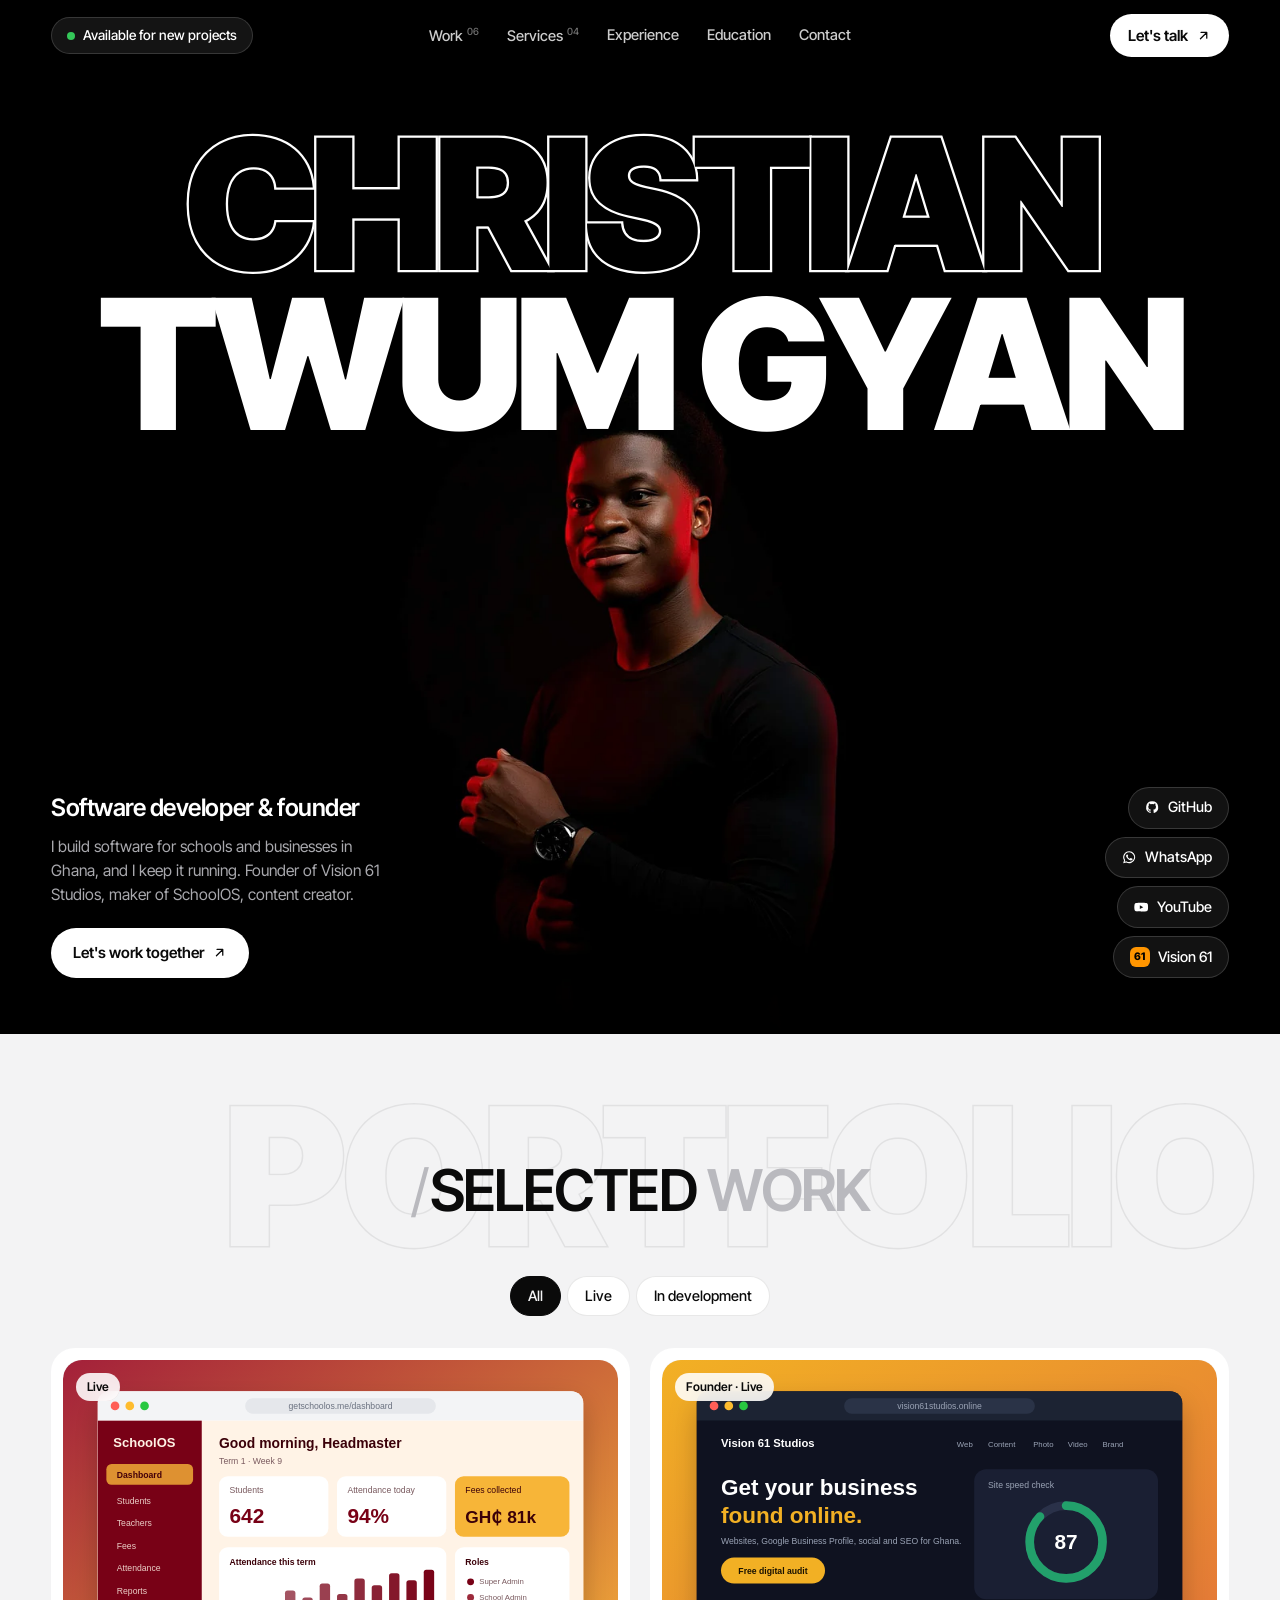
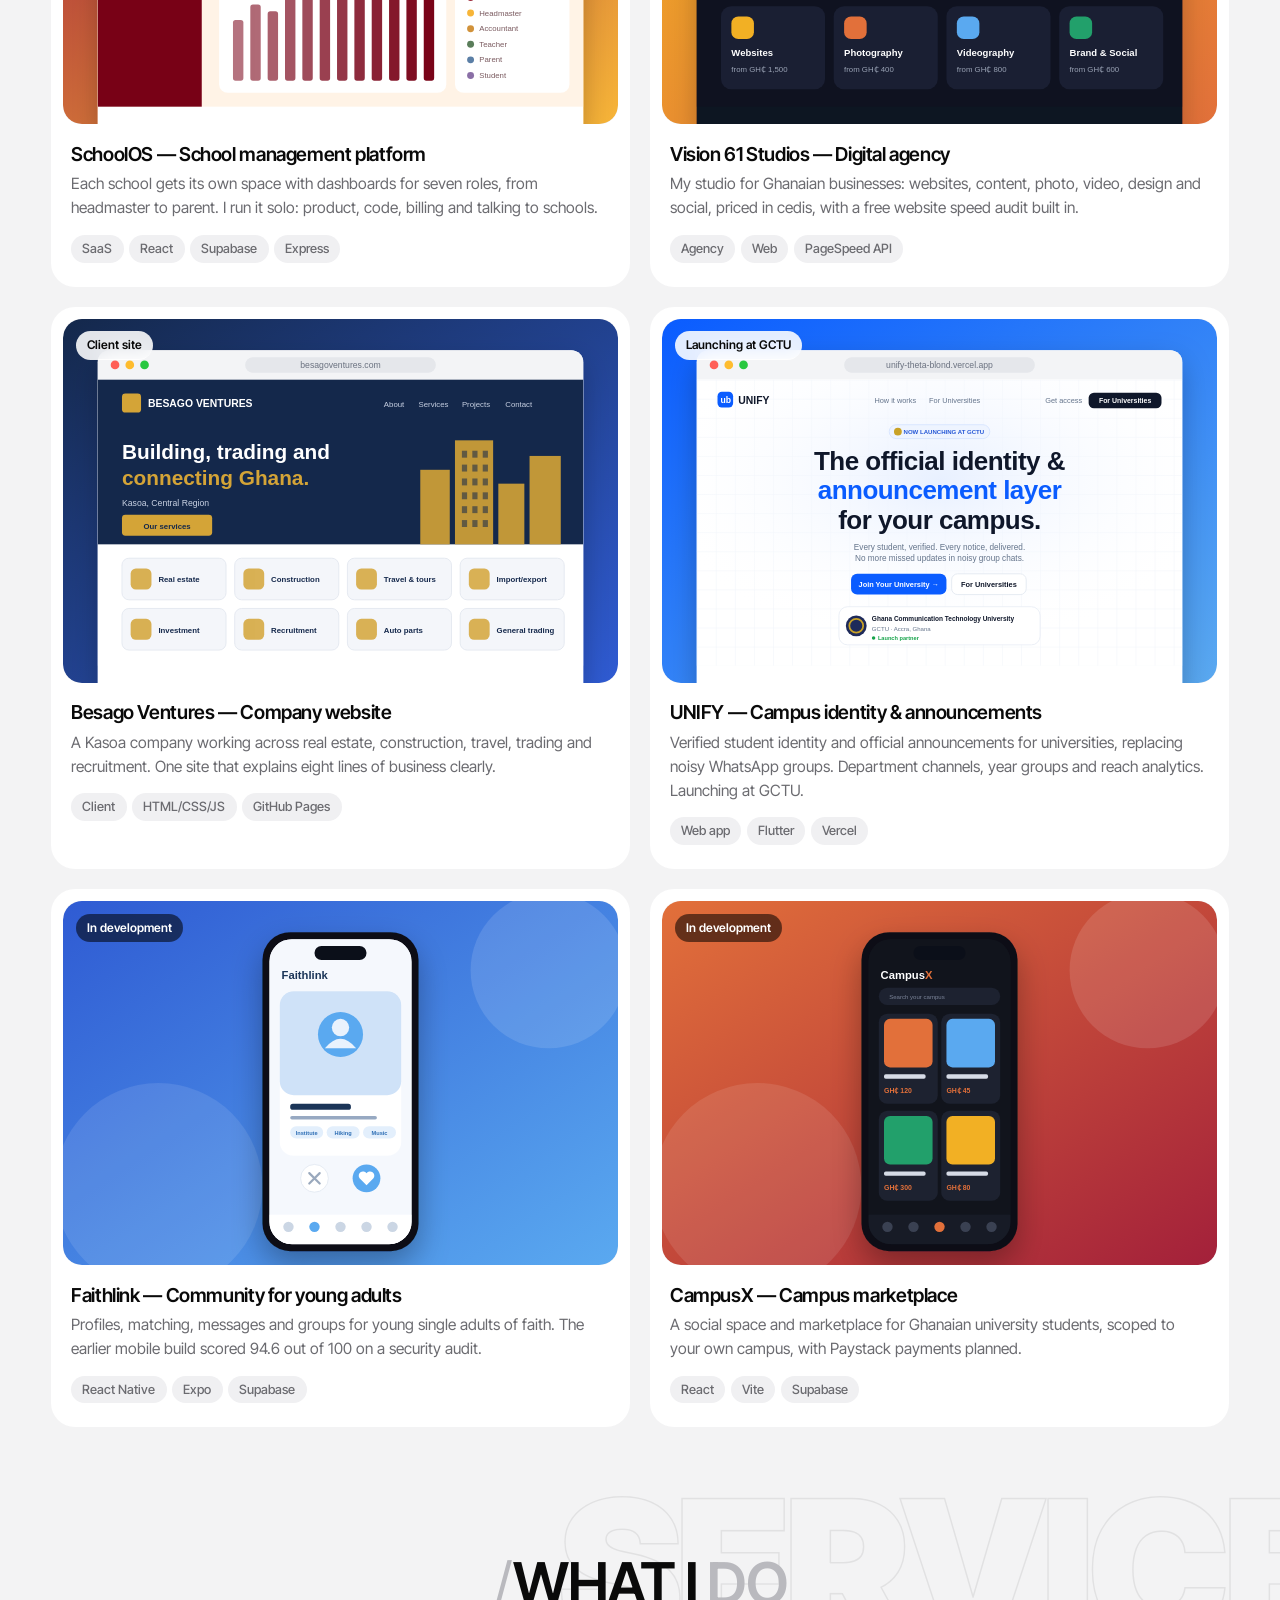
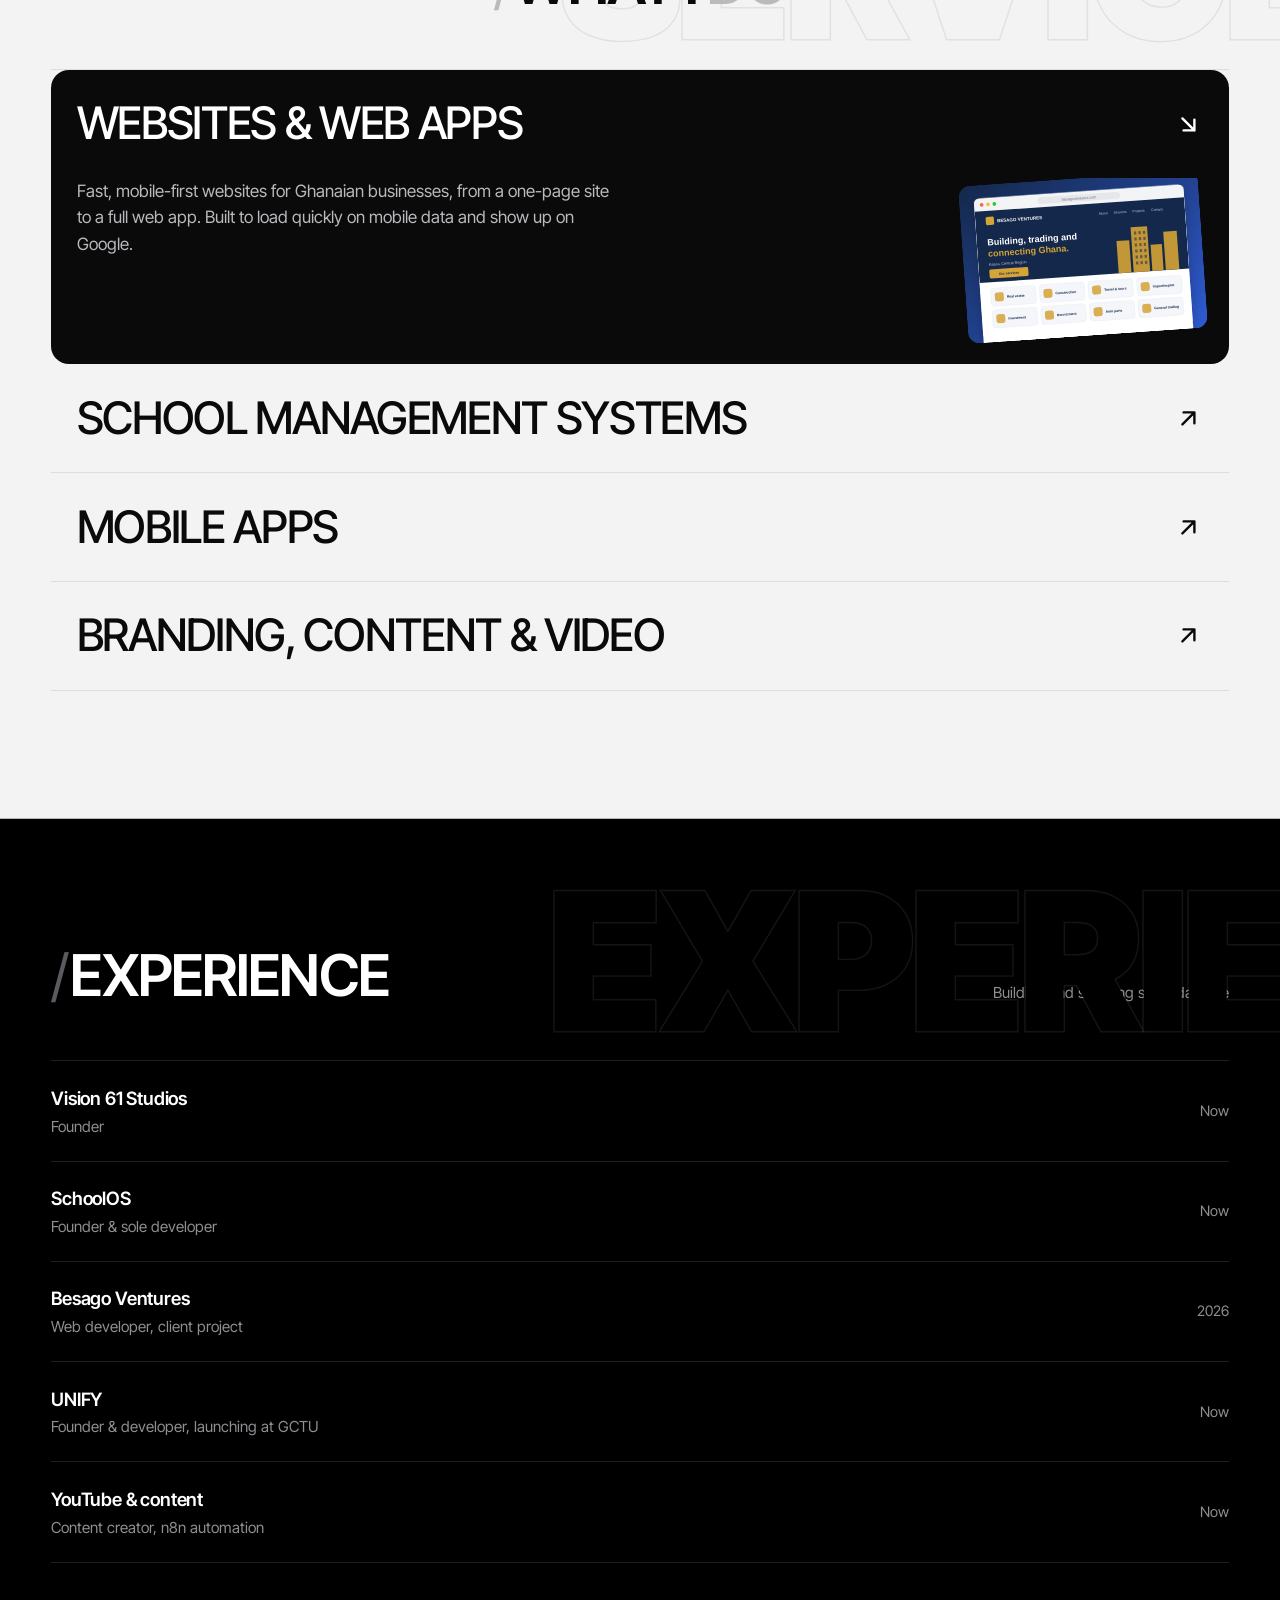
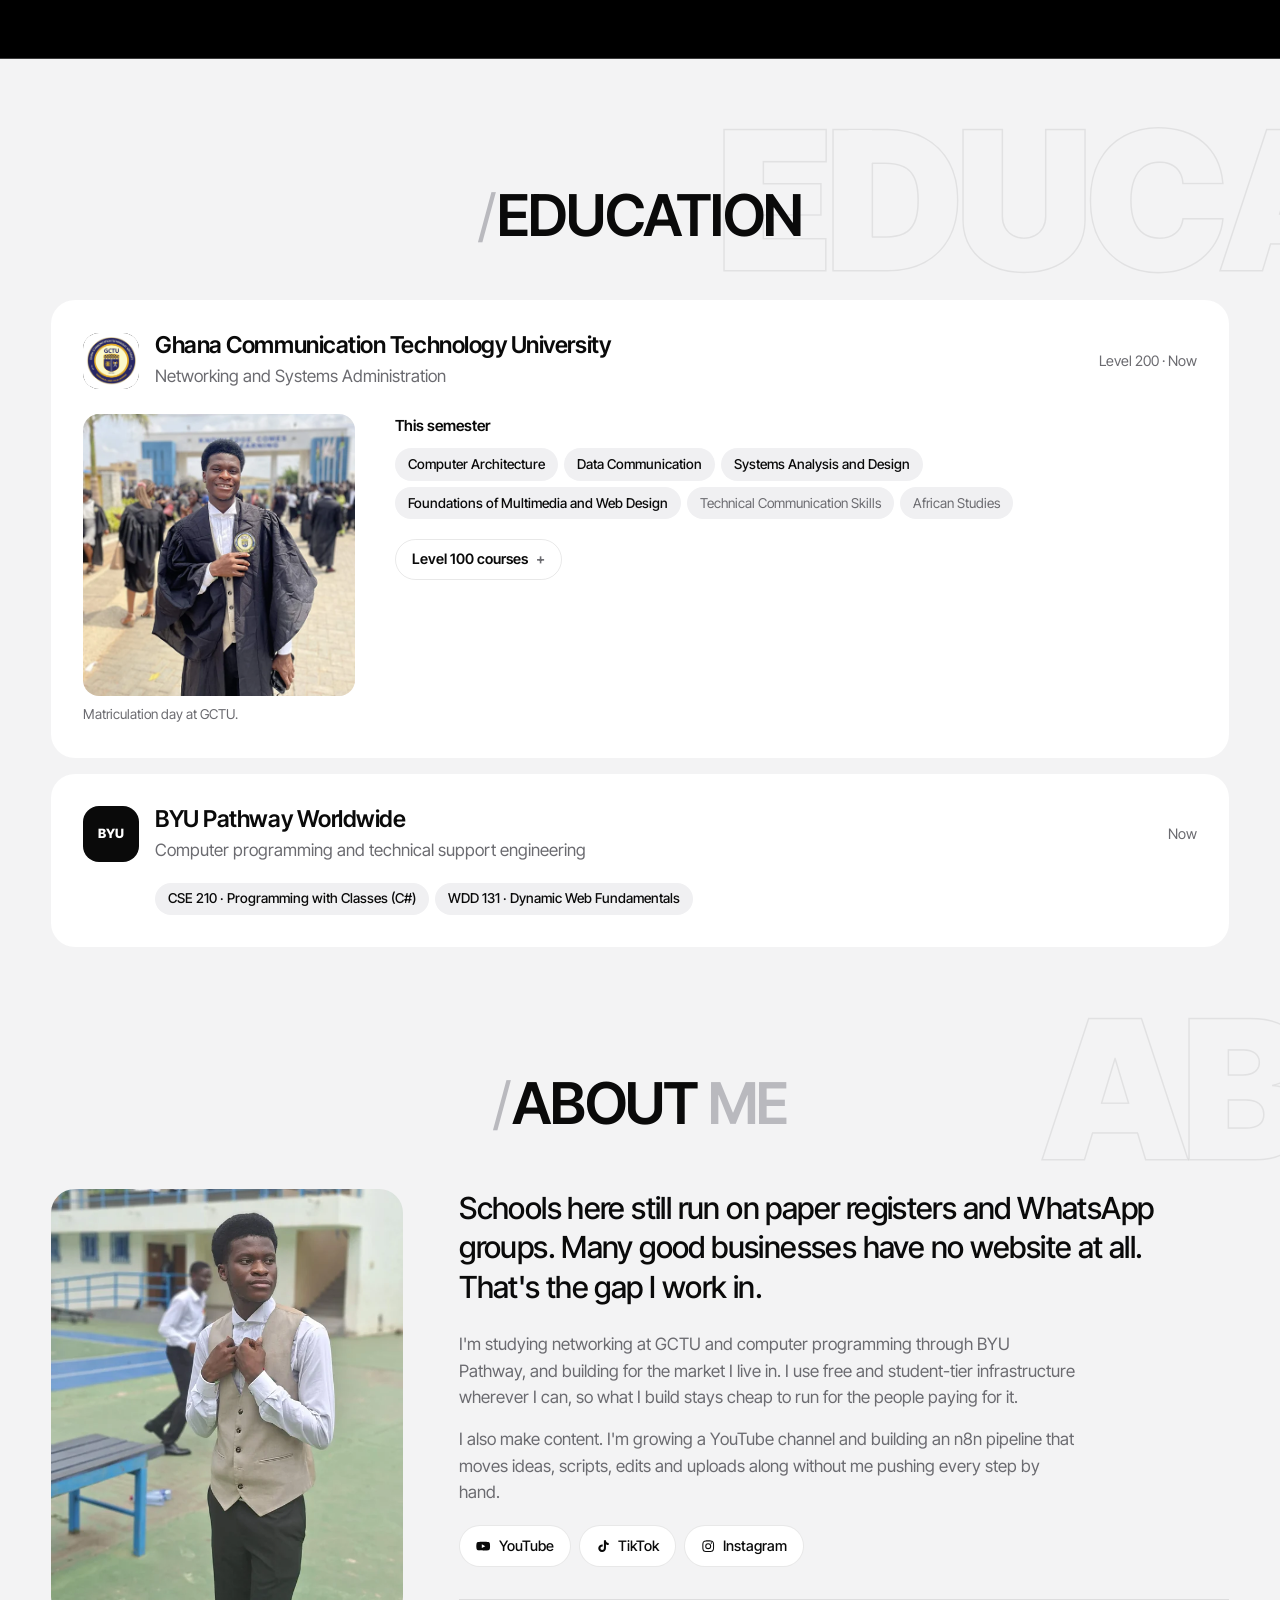
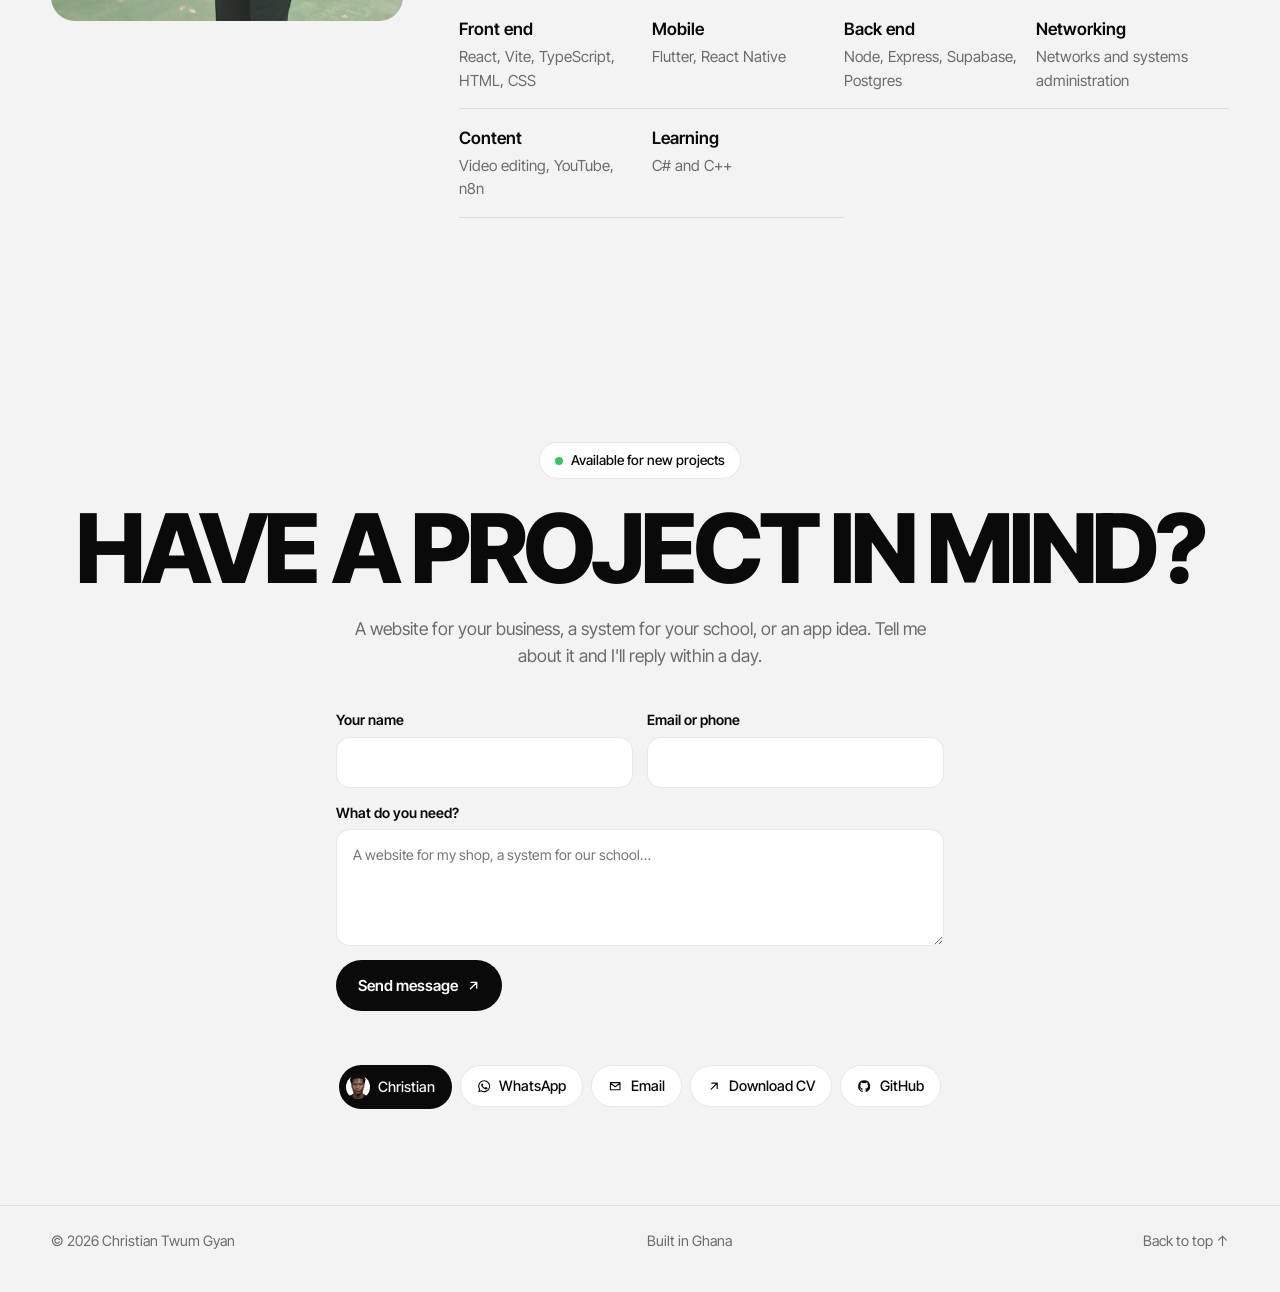
==== commit f1641340: "Update UNIFY and Vision 61 cards" ====
--- a/index.html
+++ b/index.html
@@ -120,14 +120,15 @@
           <ul class="tags"><li>Client</li><li>HTML/CSS/JS</li><li>GitHub Pages</li></ul>
         </article>
 
-        <article class="card reveal" data-status="building">
-          <div class="card__media">
-            <span class="badge badge--muted">In development</span>
-            <img src="images/unify.svg" alt="Illustration of the UNIFY Mobile feed on a phone" width="640" height="420" loading="lazy">
-          </div>
-          <h3>UNIFY — Student community app</h3>
-          <p>Feed, messaging, events, academic hub, marketplace and opportunities. Audited and hardened for offline caching, crash reporting and error handling.</p>
-          <ul class="tags"><li>Flutter</li><li>Hive</li><li>Sentry</li></ul>
+        <article class="card reveal" data-status="live">
+          <a class="card__media" href="https://unify-theta-blond.vercel.app/" target="_blank" rel="noopener" aria-label="Visit UNIFY">
+            <span class="badge">Launching at GCTU</span>
+            <img src="images/unify-web.svg" alt="The UNIFY landing page: the official identity and announcement layer for your campus" width="640" height="420" loading="lazy">
+            <span class="card__go" aria-hidden="true"><svg class="ico"><use href="#i-arrow"/></svg></span>
+          </a>
+          <h3>UNIFY — Campus identity &amp; announcements</h3>
+          <p>Verified student identity and official announcements for universities, replacing noisy WhatsApp groups. Department channels, year groups and reach analytics. Launching at GCTU.</p>
+          <ul class="tags"><li>Web app</li><li>Flutter</li><li>Vercel</li></ul>
         </article>
 
         <article class="card reveal" data-status="building">
@@ -215,6 +216,7 @@
         <li class="reveal"><div><h3>Vision 61 Studios</h3><p>Founder</p></div><span class="when">Now</span></li>
         <li class="reveal"><div><h3>SchoolOS</h3><p>Founder &amp; sole developer</p></div><span class="when">Now</span></li>
         <li class="reveal"><div><h3>Besago Ventures</h3><p>Web developer, client project</p></div><span class="when">2026</span></li>
+        <li class="reveal"><div><h3>UNIFY</h3><p>Founder &amp; developer, launching at GCTU</p></div><span class="when">Now</span></li>
         <li class="reveal"><div><h3>YouTube &amp; content</h3><p>Content creator, n8n automation</p></div><span class="when">Now</span></li>
       </ol>
     </section>
--- a/css/style.css
+++ b/css/style.css
@@ -153,7 +153,10 @@
 }
 .hero__name .line { display: block; overflow: hidden; padding: 0 .04em .04em; }
 .hero__name .word { display: inline-block; }
-.word--outline { color: transparent; -webkit-text-stroke: clamp(1px, .18vw, 2.5px) #fff; }
+.word--outline {
+  /* fill matches the background and is painted over the stroke, hiding the font's internal overlap lines */
+  color: #000; -webkit-text-stroke: clamp(2px, .36vw, 5px) #fff; paint-order: stroke fill;
+}
 
 .hero__photo {
   position: relative; z-index: 1;
@@ -192,7 +195,7 @@
   position: absolute; left: 50%; top: 50%;
   transform: translate(calc(-50% + var(--shift, 0px)), -58%);
   font-weight: 900; font-size: clamp(4rem, 15vw, 13.5rem); line-height: 1; letter-spacing: -0.03em;
-  color: transparent; -webkit-text-stroke: 1.5px var(--ghost);
+  color: var(--bg); -webkit-text-stroke: 3px var(--ghost); paint-order: stroke fill;
   white-space: nowrap; pointer-events: none; user-select: none;
 }
 h2 {
@@ -275,7 +278,7 @@
   margin-top: clamp(5rem, 10vw, 8rem);
   padding-bottom: clamp(4rem, 8vw, 6rem);
 }
-.section--dark .ghost { -webkit-text-stroke-color: rgba(255,255,255,.08); }
+.section--dark .ghost { color: var(--exp); -webkit-text-stroke-color: rgba(255,255,255,.08); }
 .section--dark .slash { color: #5A5A60; }
 .section--dark .section__meta { color: #8E8E93; }
 .timeline { list-style: none; margin: 0; padding: 0; }
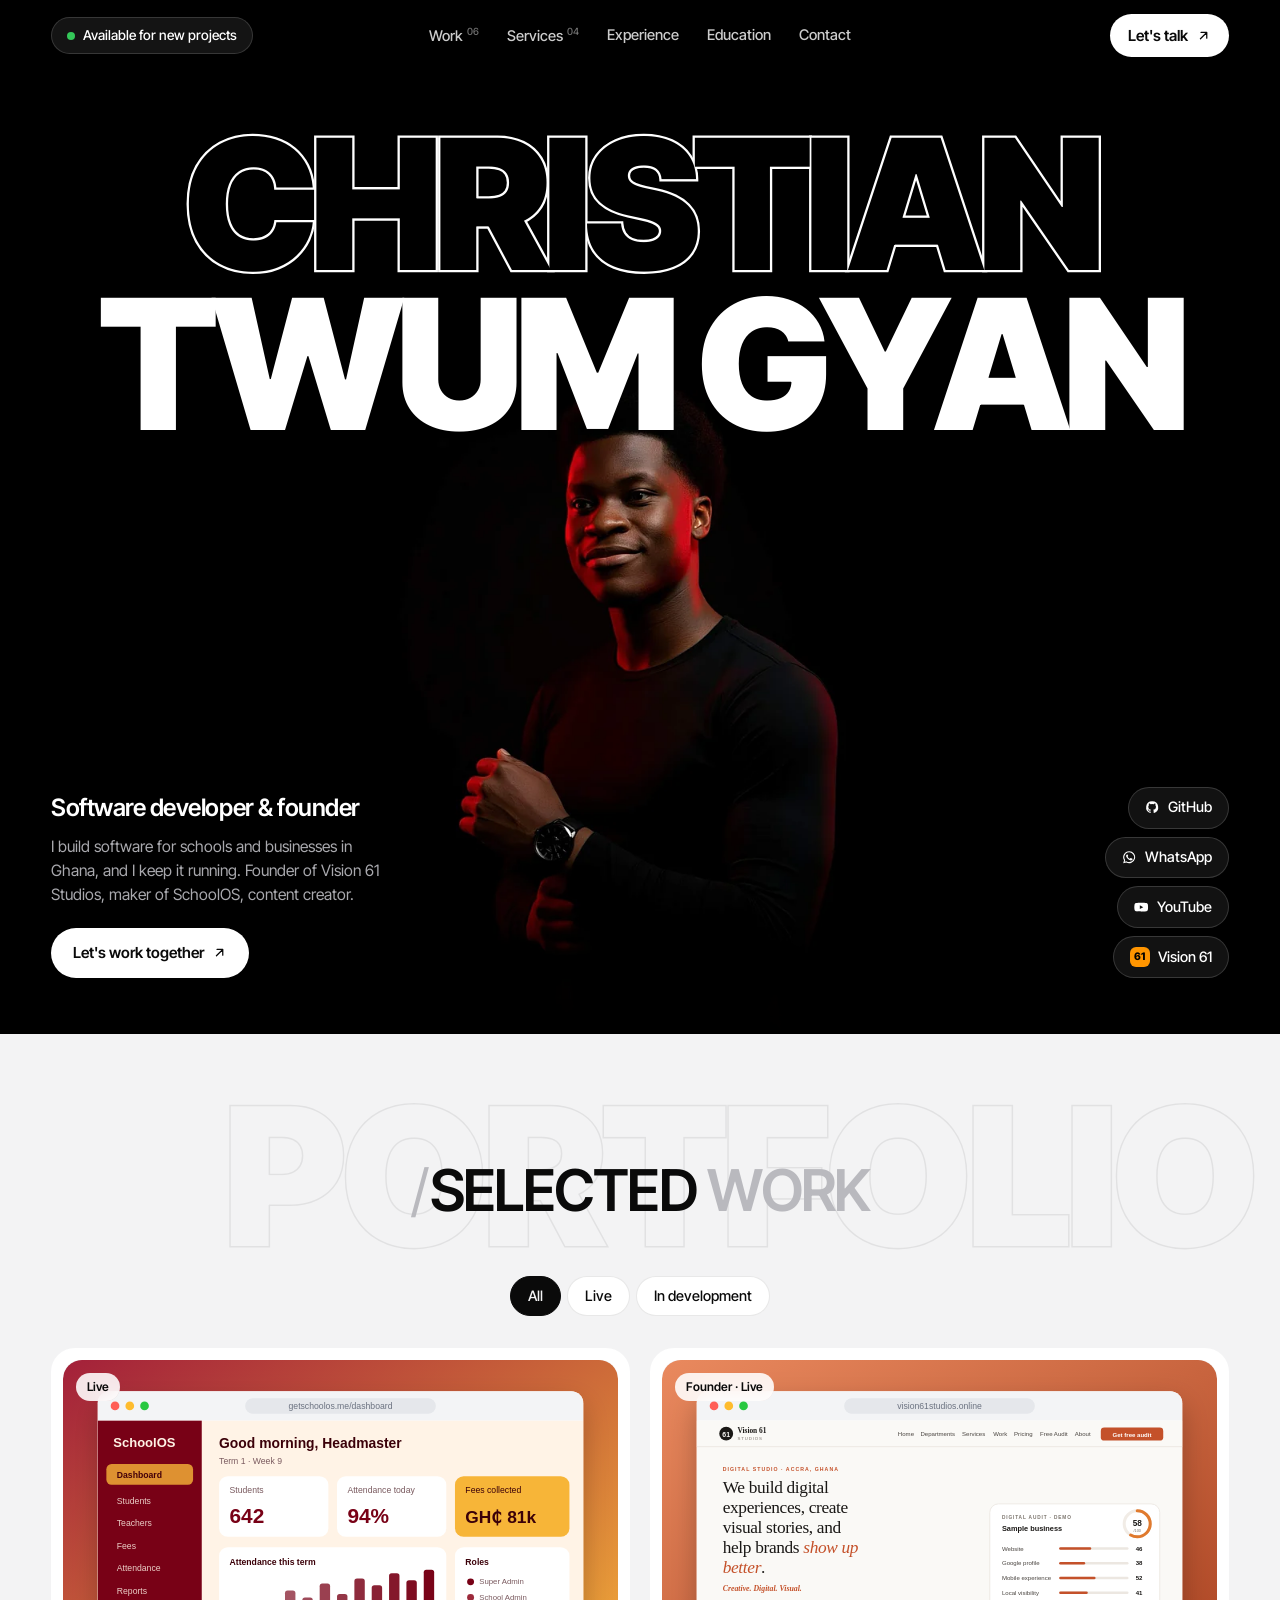
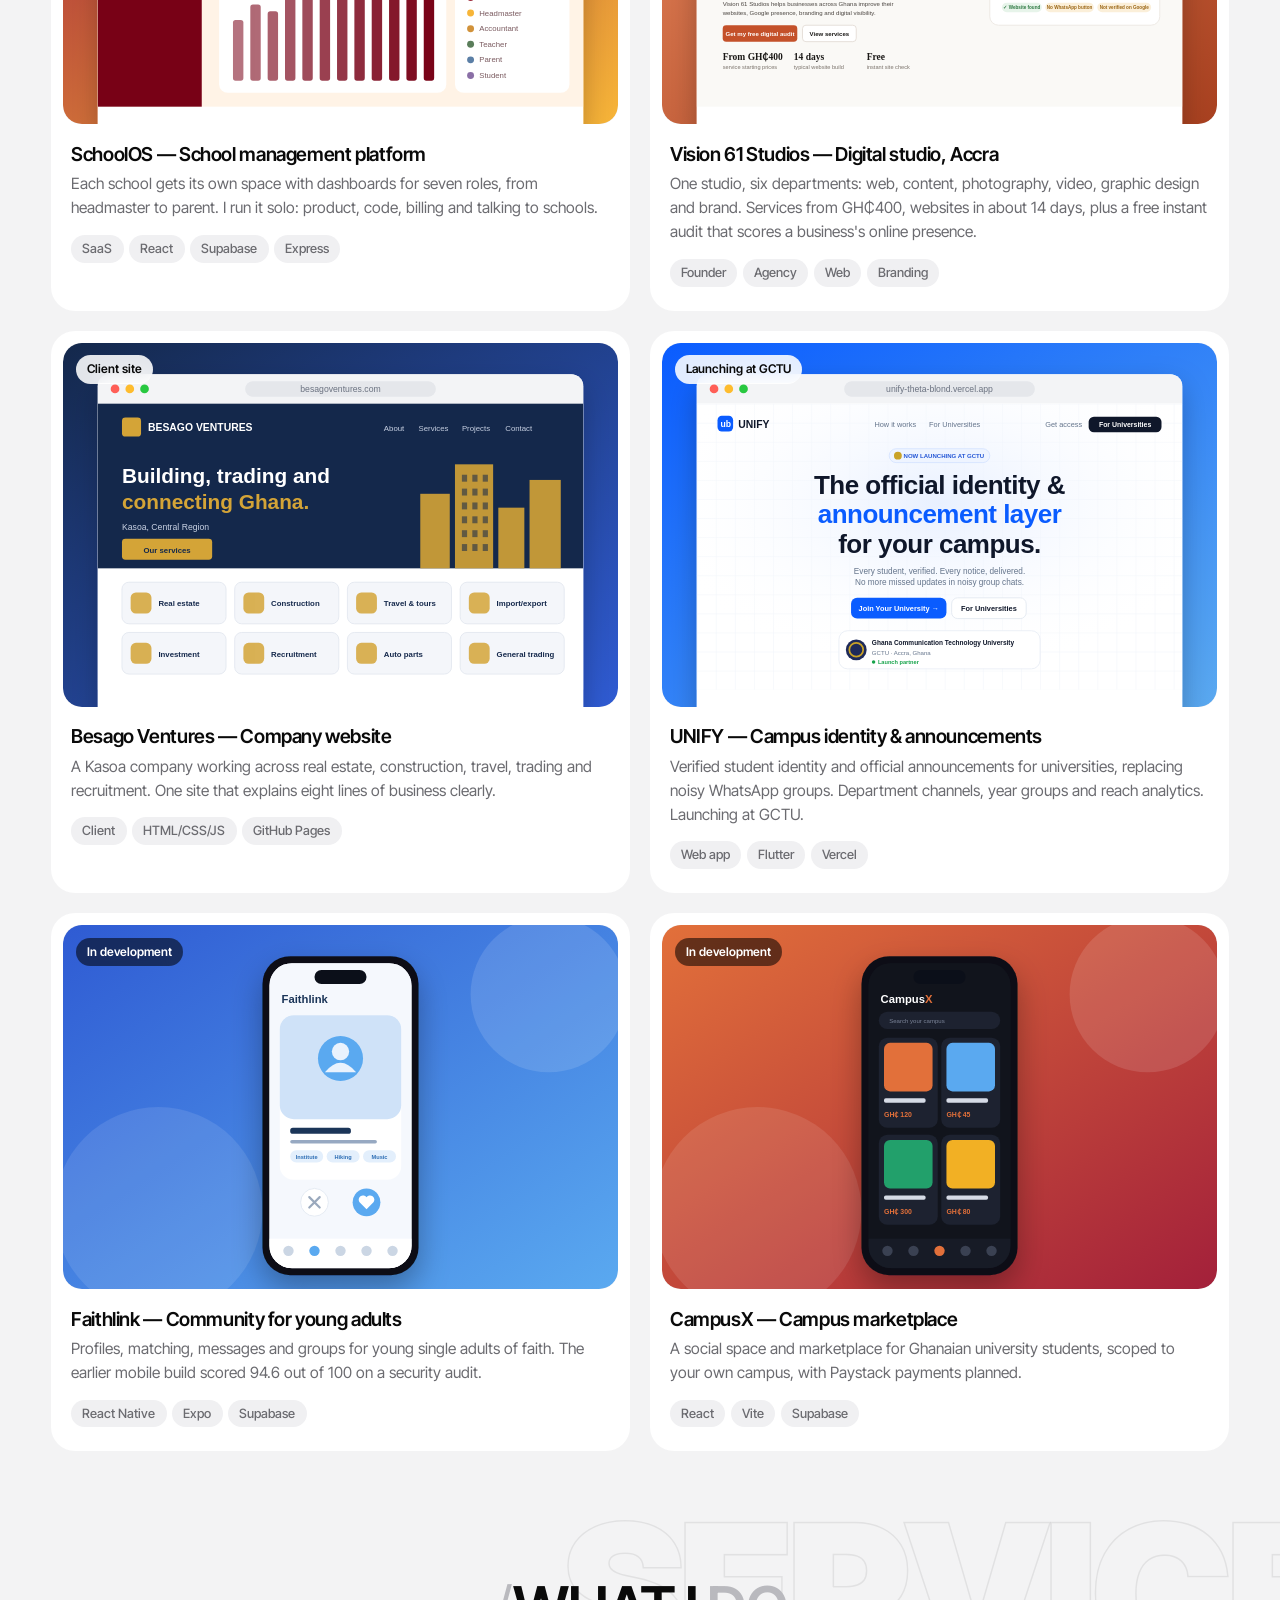
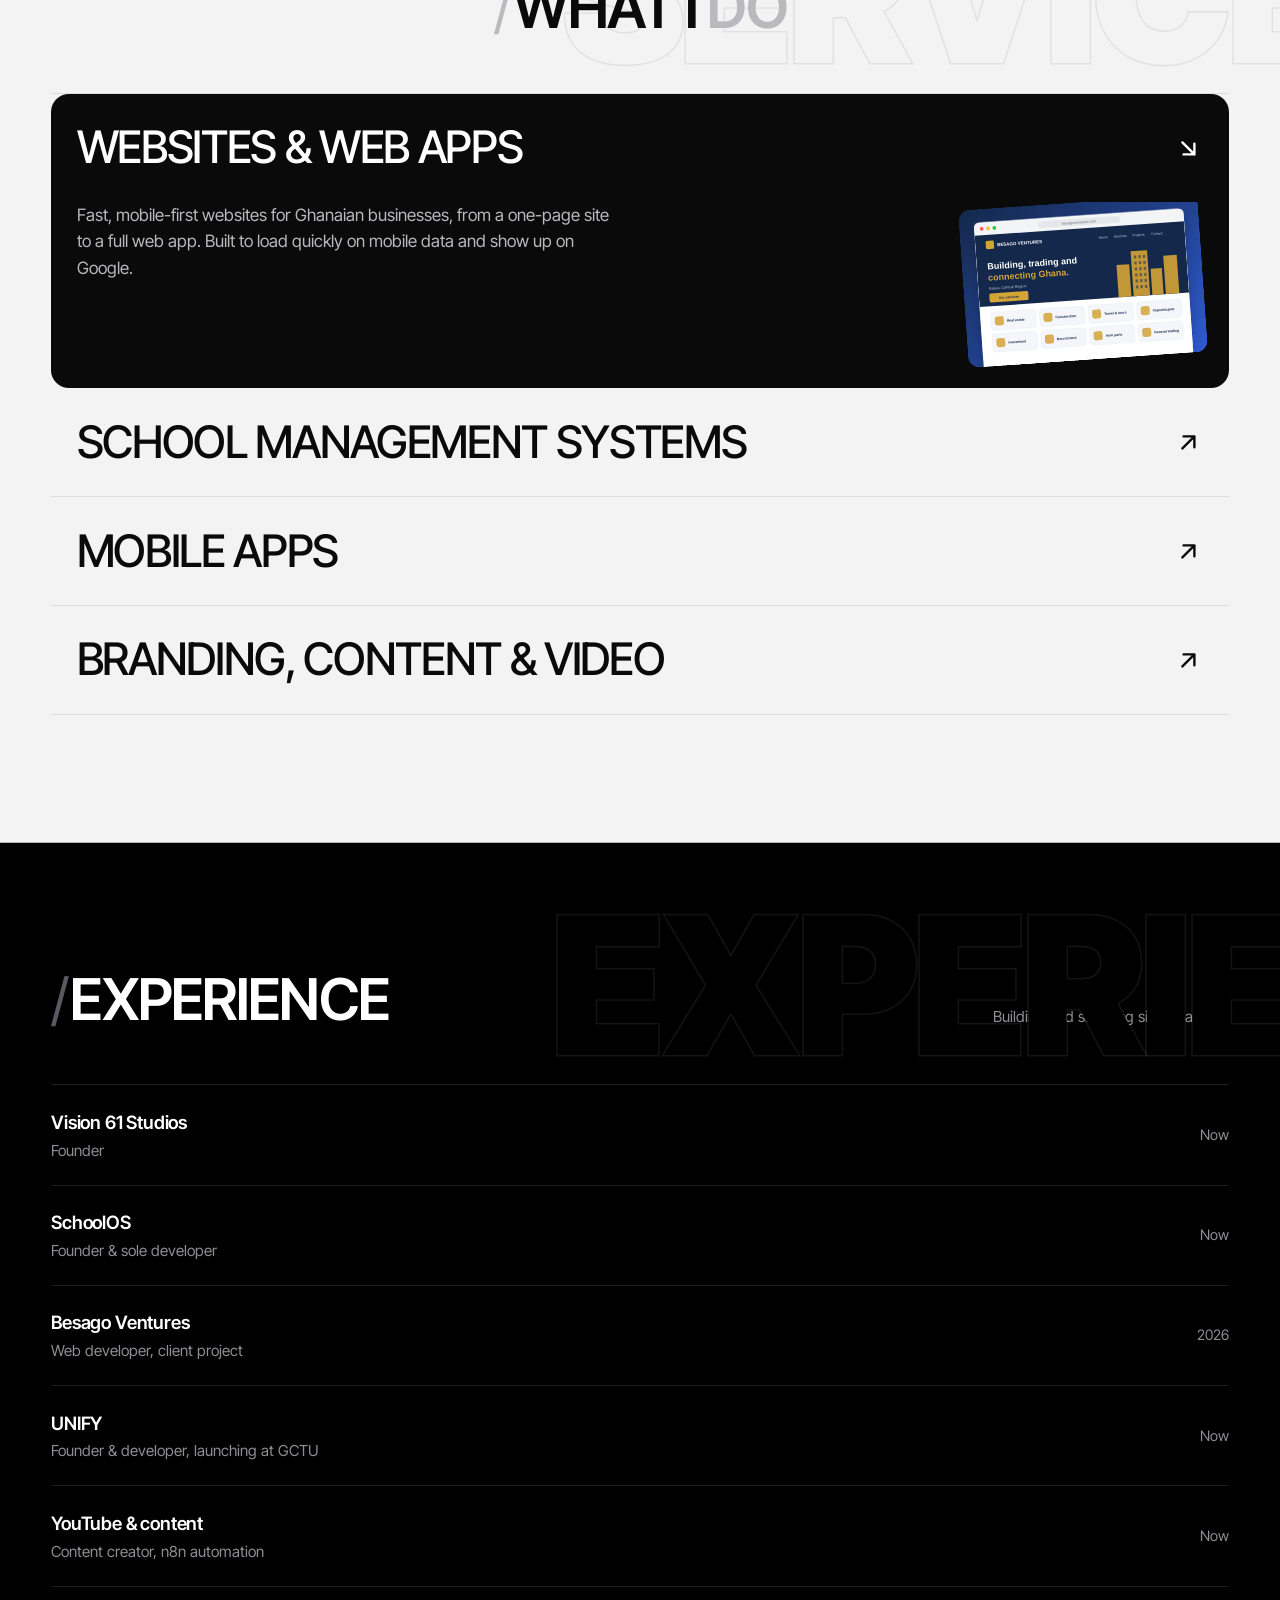
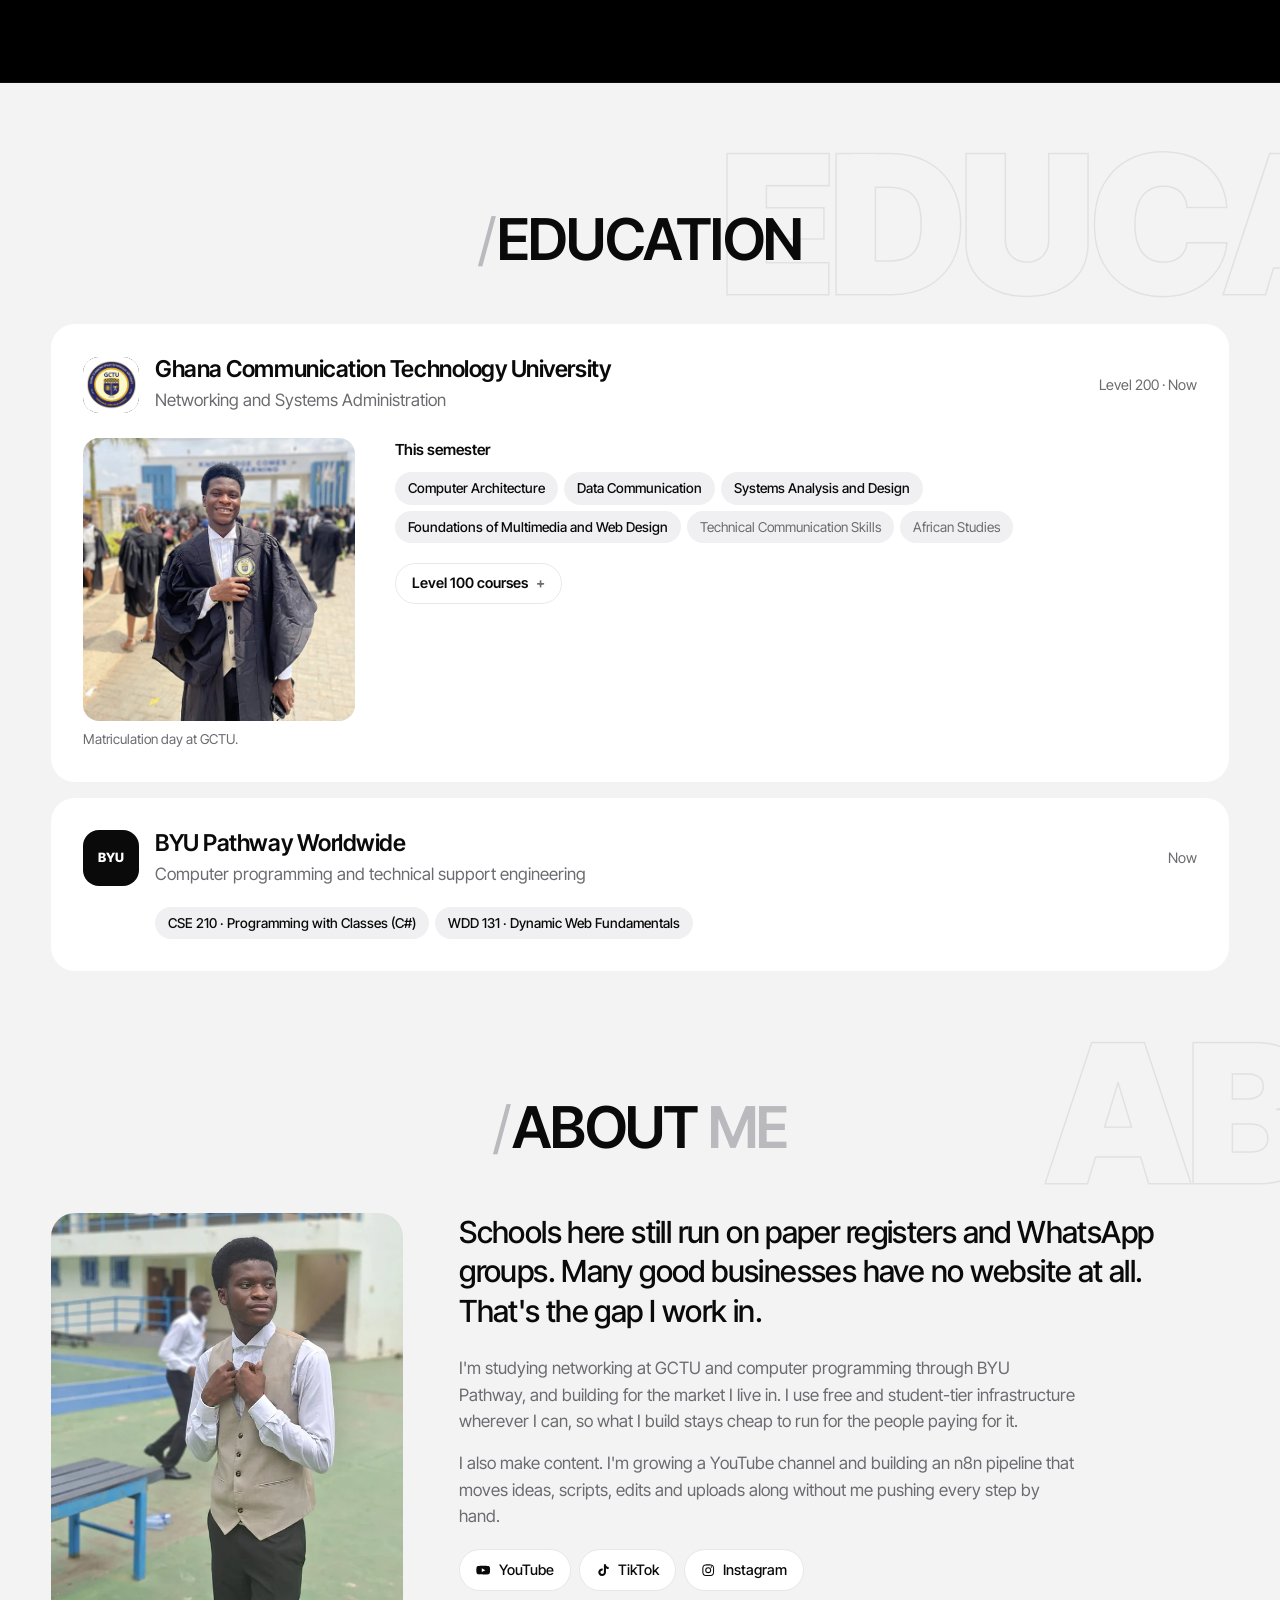
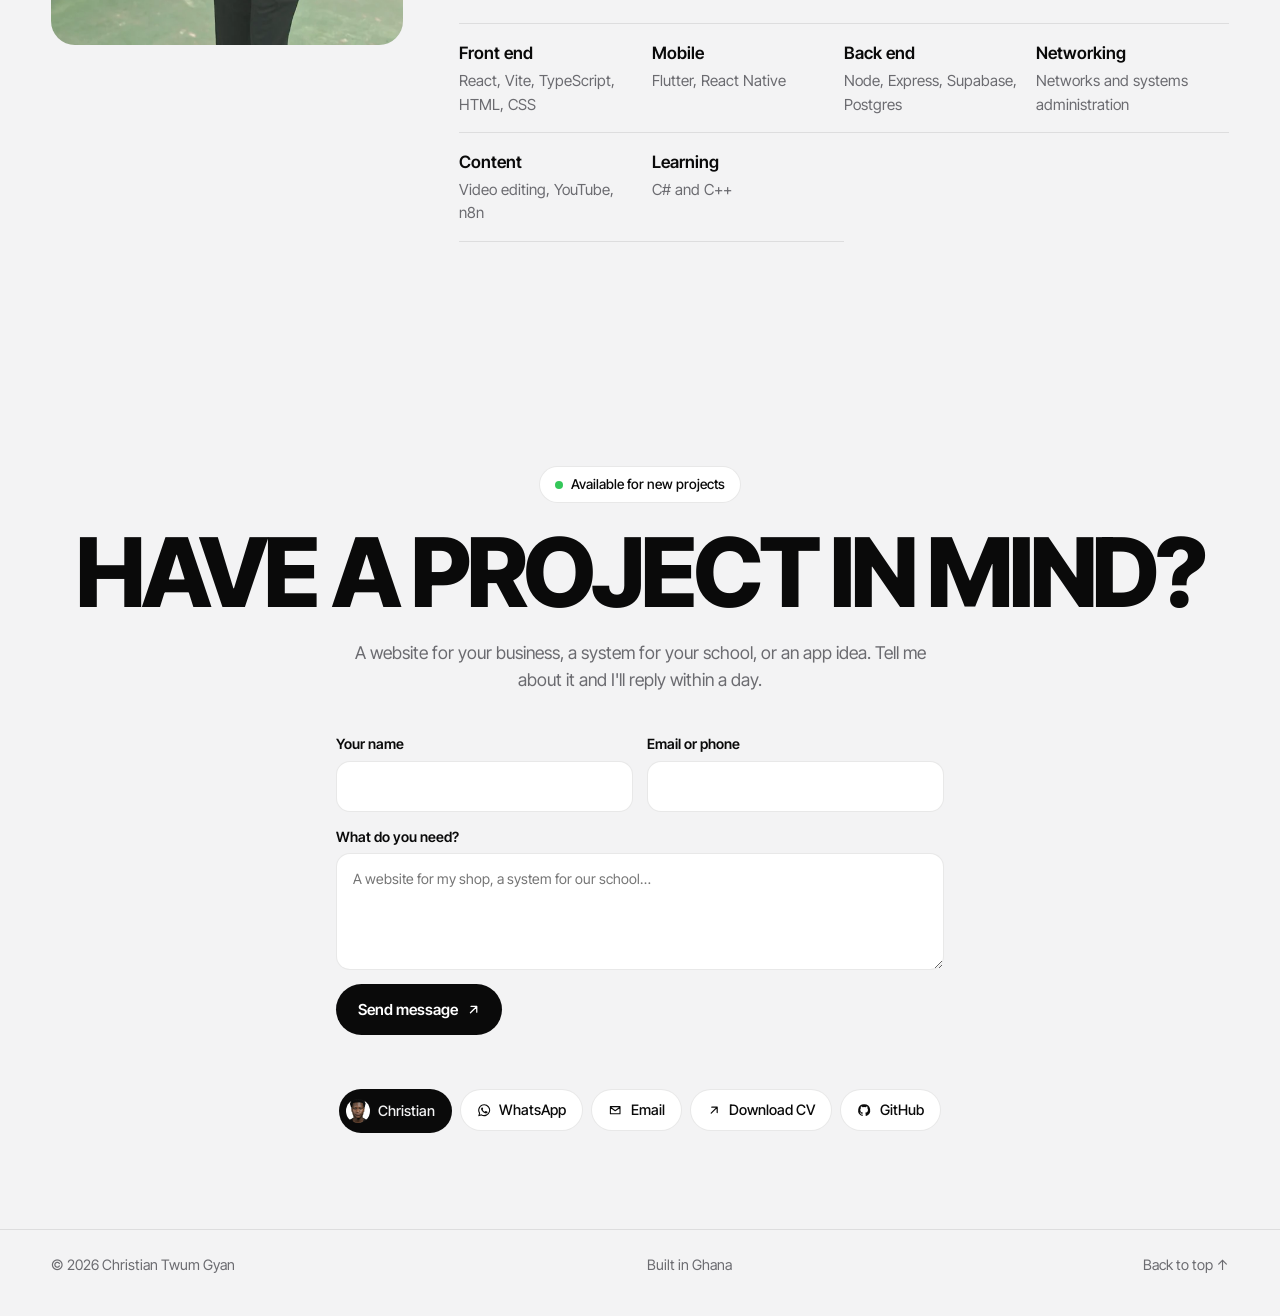
==== commit a261653e: "Use new Vision 61 card" ====
--- a/index.html
+++ b/index.html
@@ -101,12 +101,12 @@
         <article class="card reveal" data-status="live">
           <a class="card__media" href="https://vision61studios.online" target="_blank" rel="noopener" aria-label="Visit Vision 61 Studios">
             <span class="badge">Founder · Live</span>
-            <img src="images/vision61.svg" alt="Illustration of the Vision 61 Studios site with its speed audit" width="640" height="420" loading="lazy">
+            <img src="images/vision61-web.svg" alt="The Vision 61 Studios homepage with its free digital audit card" width="640" height="420" loading="lazy">
             <span class="card__go" aria-hidden="true"><svg class="ico"><use href="#i-arrow"/></svg></span>
           </a>
-          <h3>Vision 61 Studios — Digital agency</h3>
-          <p>My studio for Ghanaian businesses: websites, content, photo, video, design and social, priced in cedis, with a free website speed audit built in.</p>
-          <ul class="tags"><li>Agency</li><li>Web</li><li>PageSpeed API</li></ul>
+          <h3>Vision 61 Studios — Digital studio, Accra</h3>
+          <p>One studio, six departments: web, content, photography, video, graphic design and brand. Services from GH₵400, websites in about 14 days, plus a free instant audit that scores a business's online presence.</p>
+          <ul class="tags"><li>Founder</li><li>Agency</li><li>Web</li><li>Branding</li></ul>
         </article>
 
         <article class="card reveal" data-status="live">
@@ -198,7 +198,7 @@
           </button>
           <div class="service__body">
             <p>Through Vision 61 Studios: logos, social media, photography and video that make a business look as good as it is.</p>
-            <img src="images/vision61.svg" alt="" loading="lazy">
+            <img src="images/vision61-web.svg" alt="" loading="lazy">
           </div>
         </li>
       </ul>
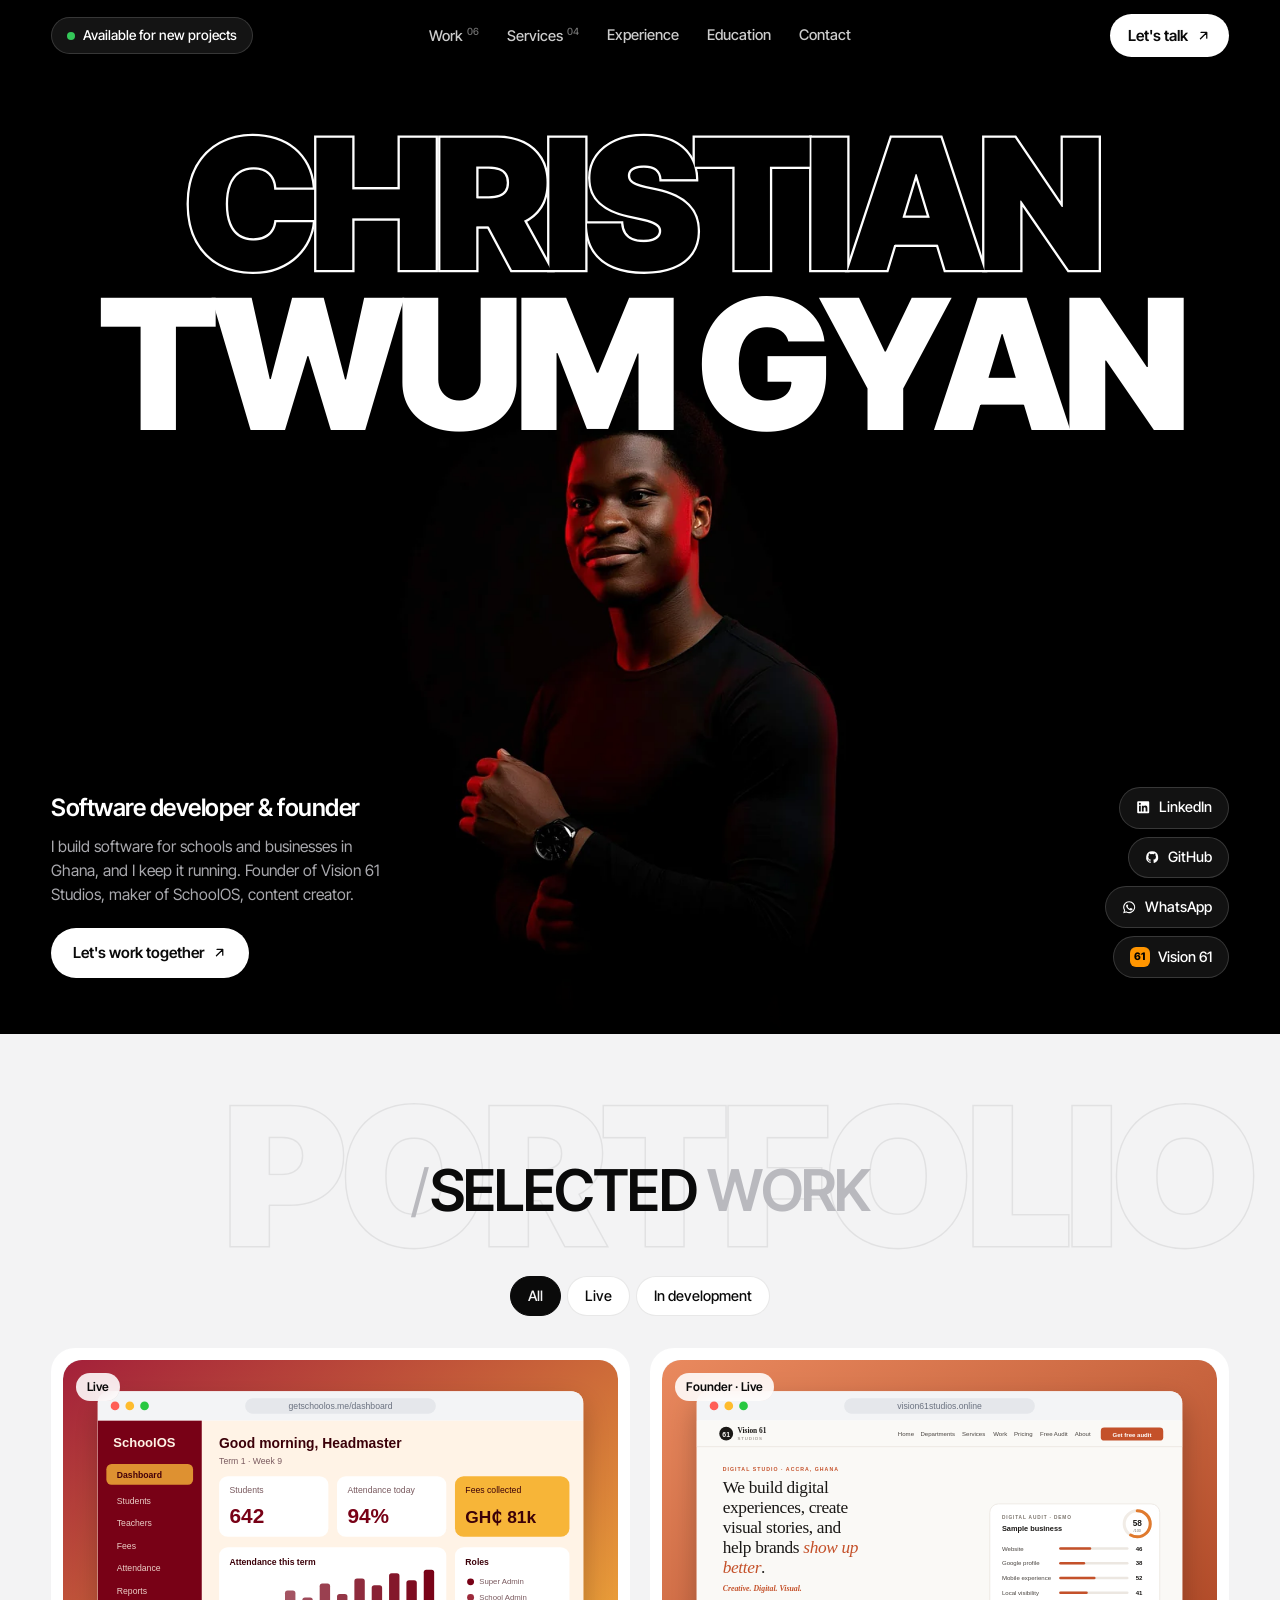
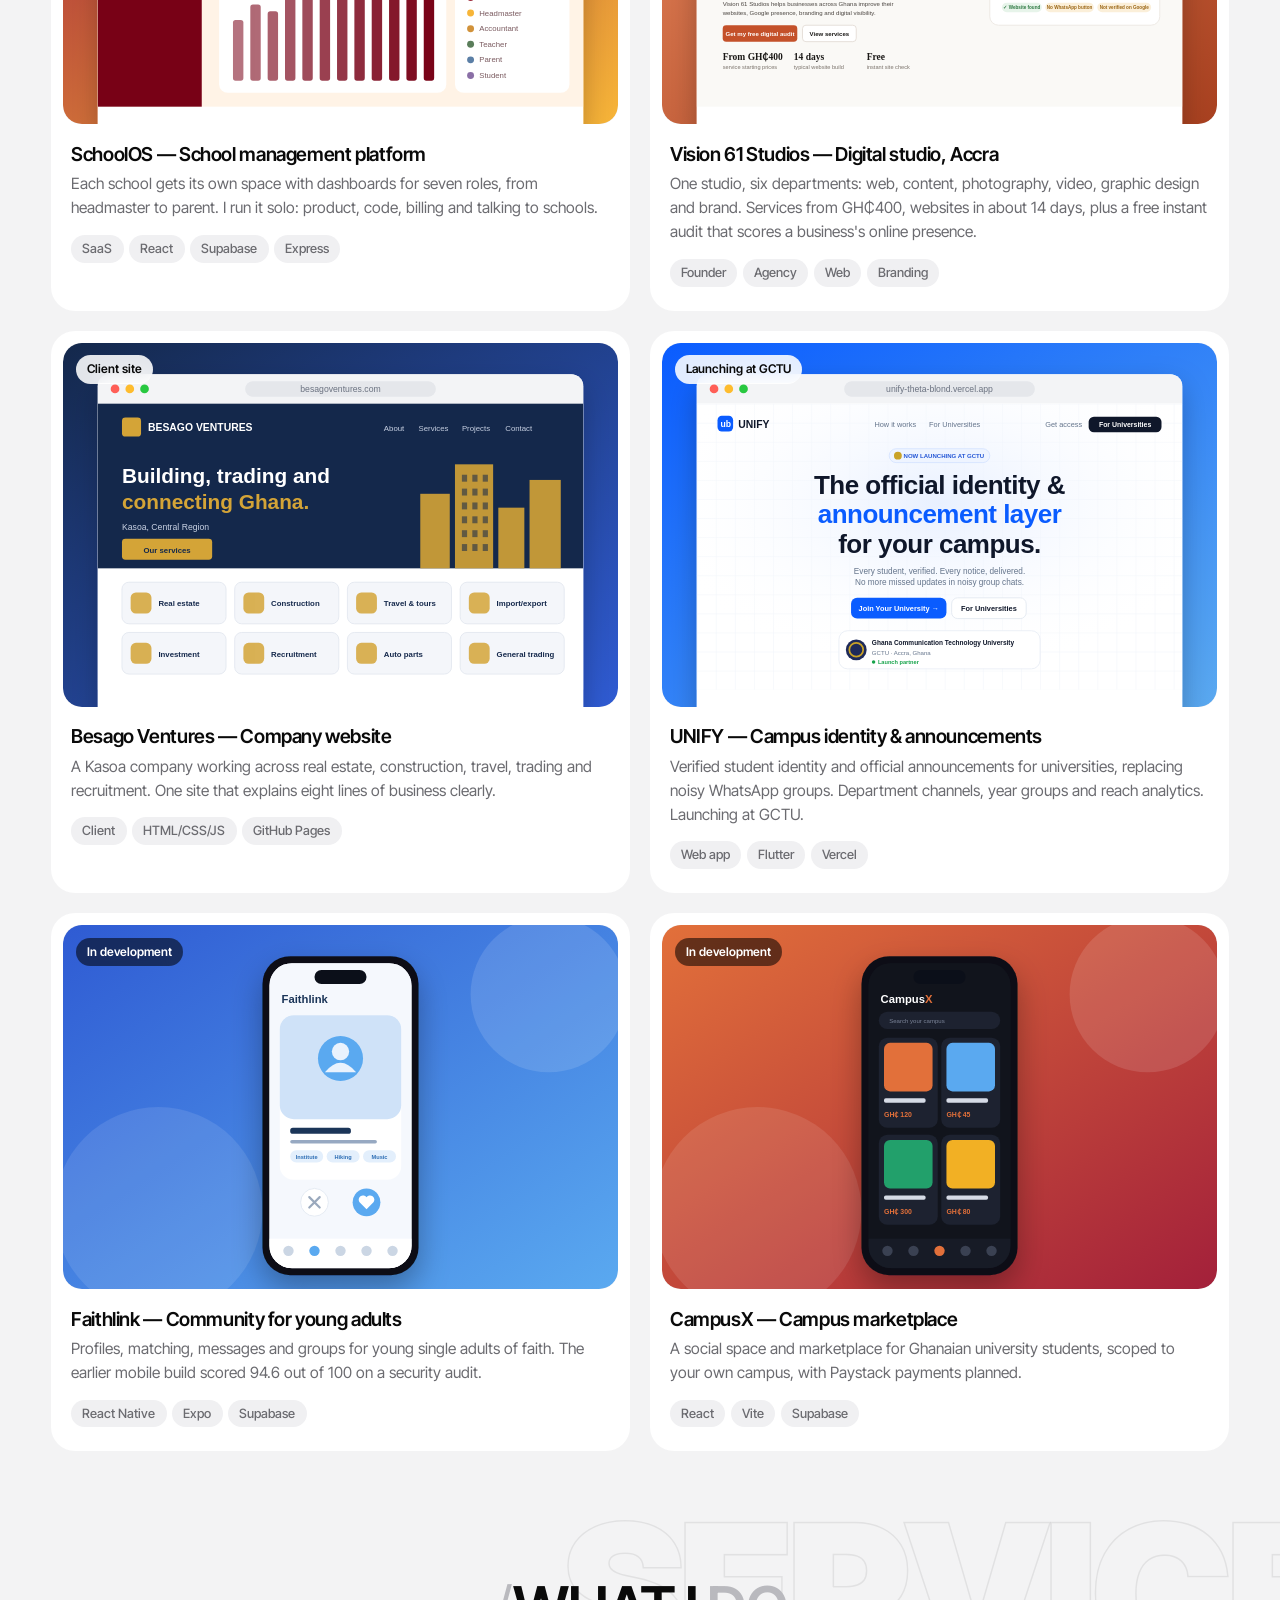
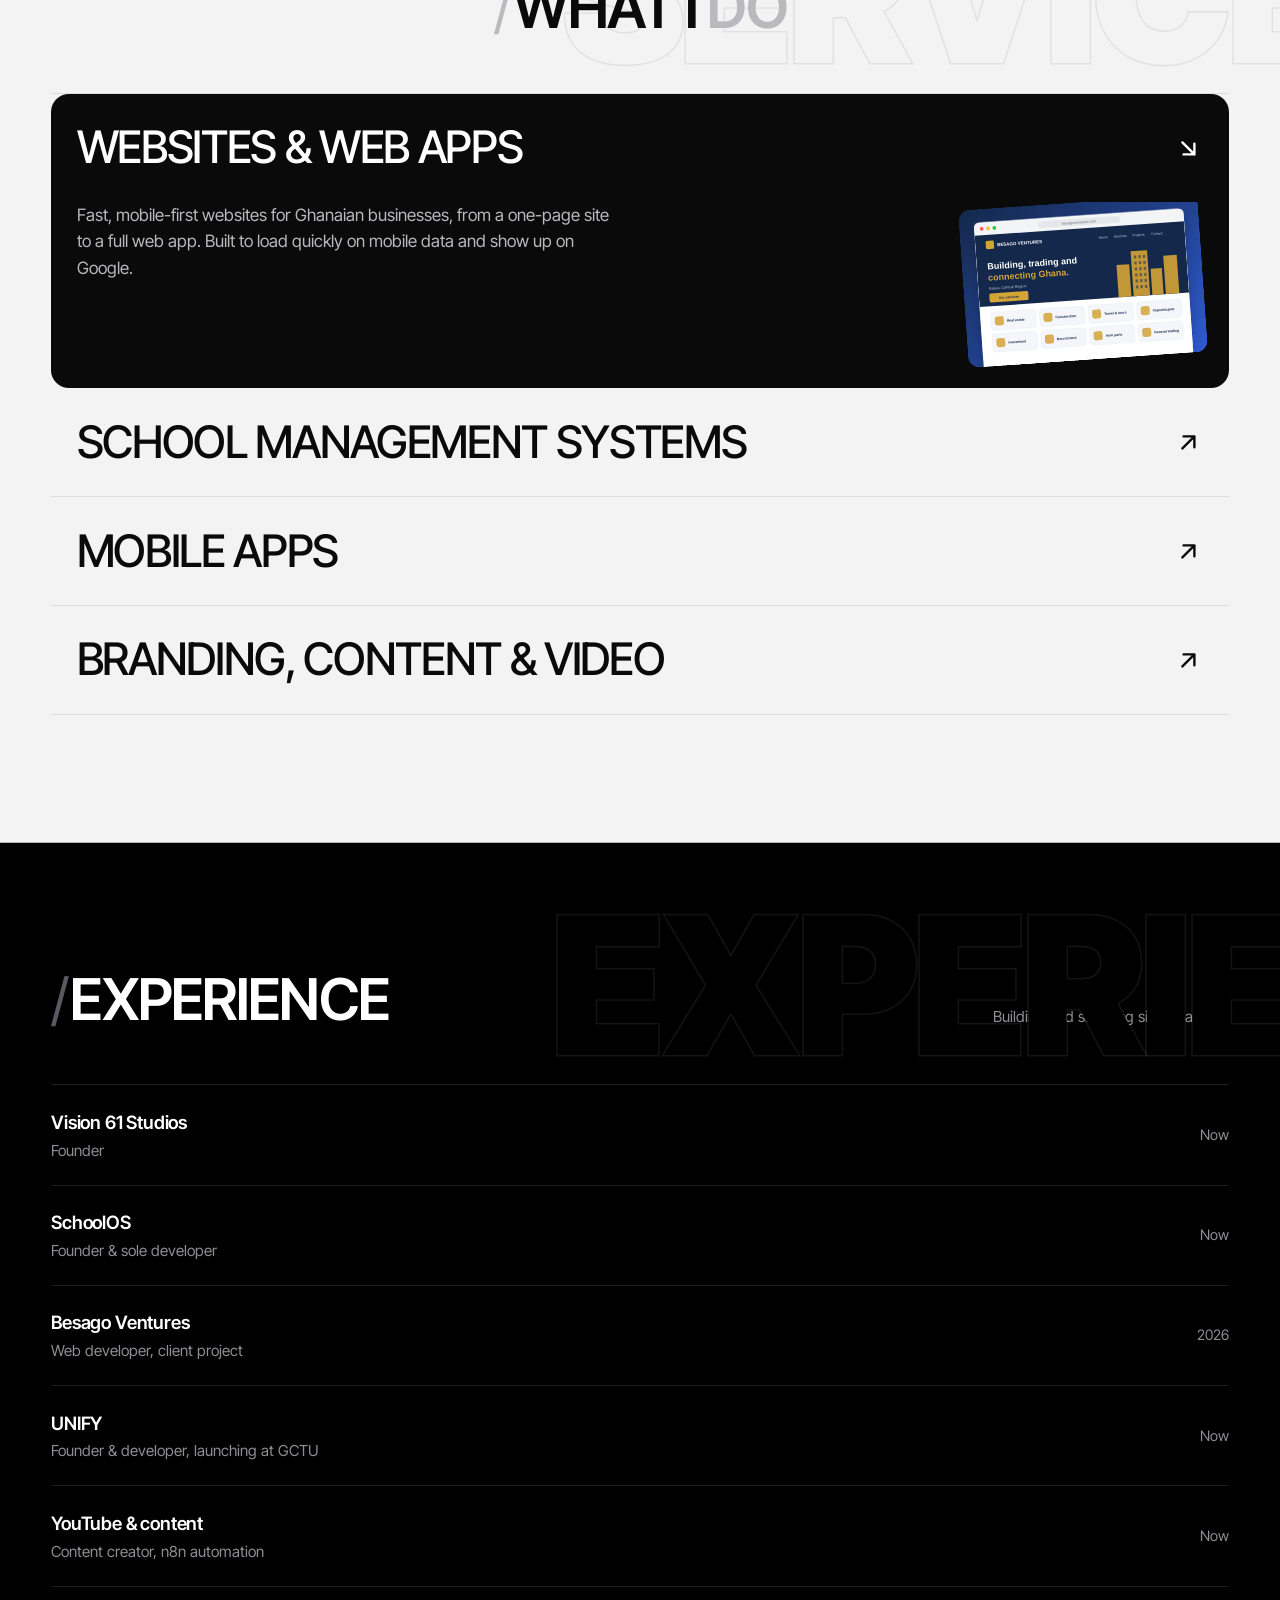
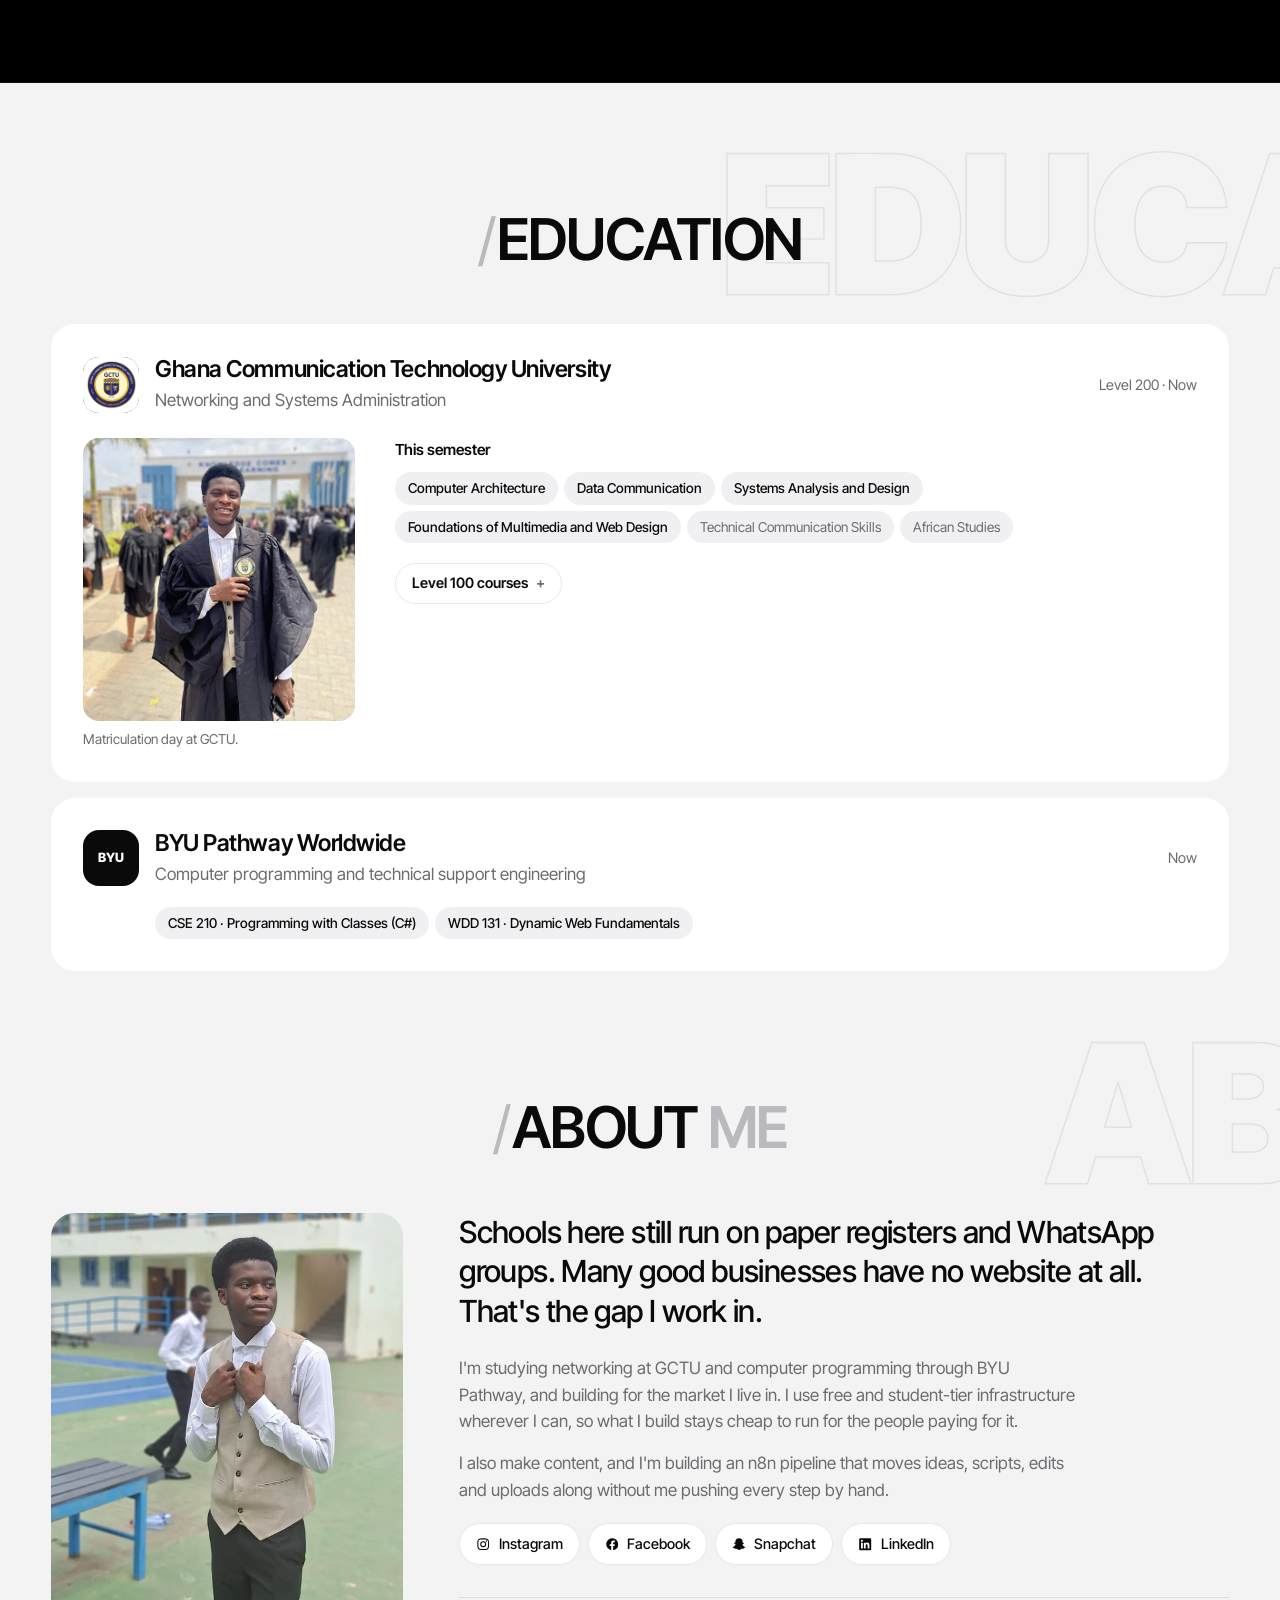
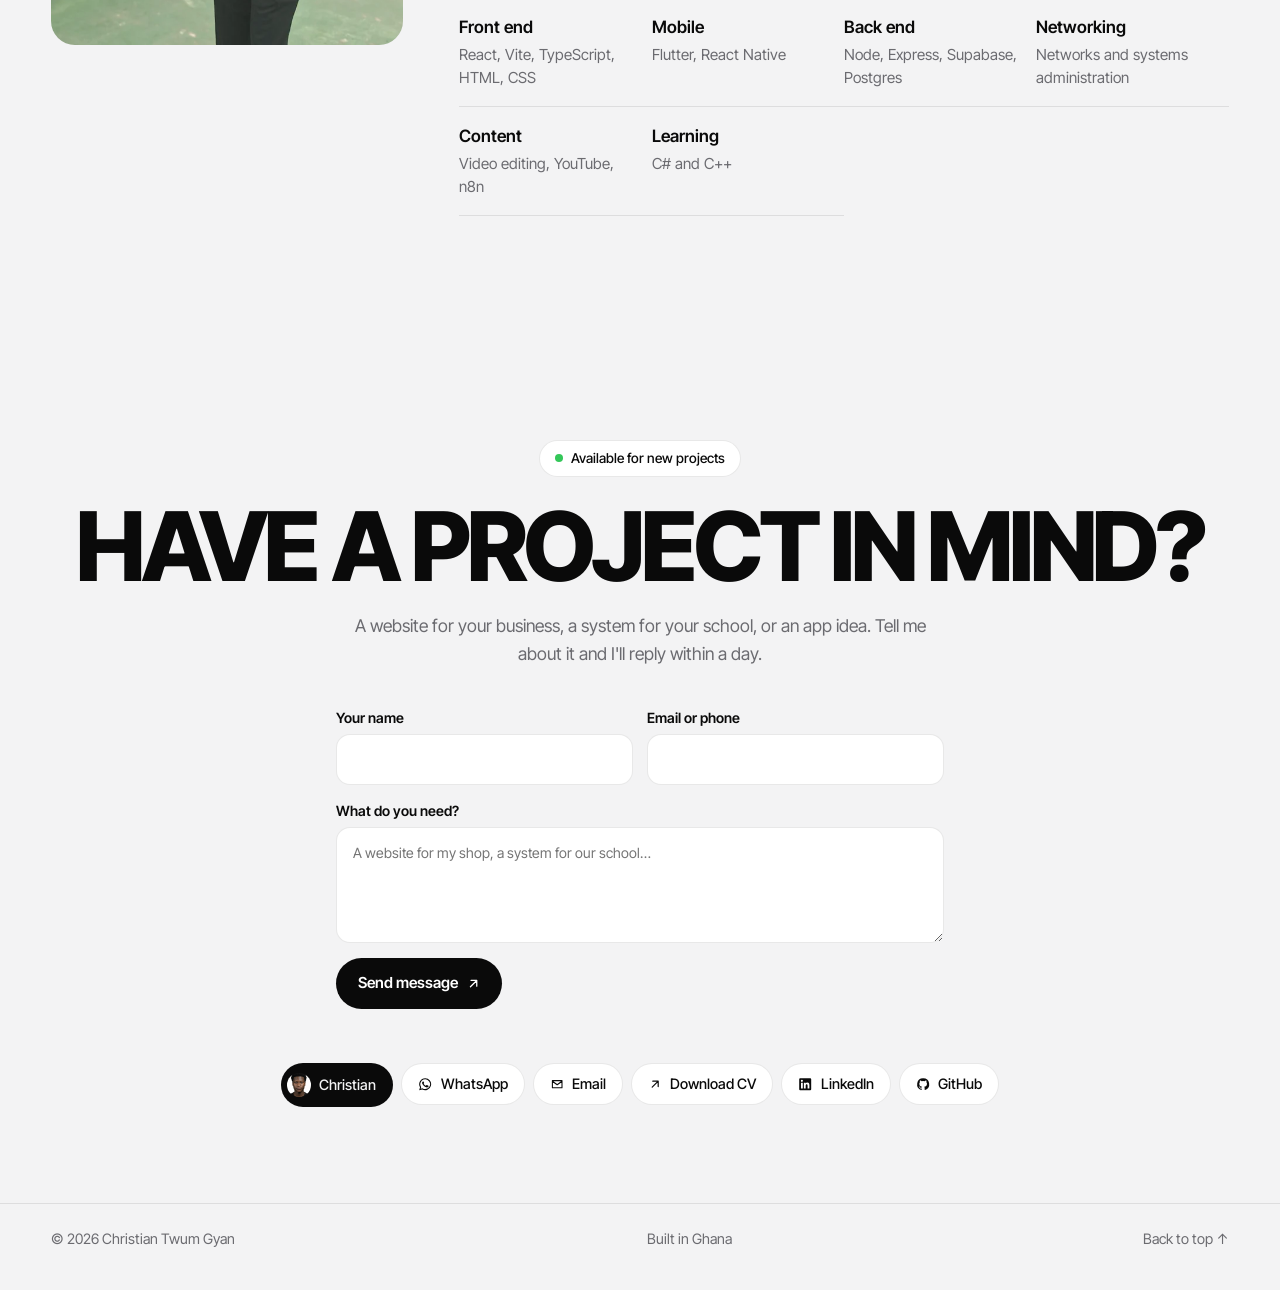
==== commit ea9f8770: "Add contact links and socials" ====
--- a/index.html
+++ b/index.html
@@ -27,6 +27,9 @@
     <symbol id="i-youtube" viewBox="0 0 24 24"><path fill="currentColor" d="M23 7.2a3 3 0 0 0-2.1-2.1C19 4.6 12 4.6 12 4.6s-7 0-8.9.5A3 3 0 0 0 1 7.2 31 31 0 0 0 .5 12a31 31 0 0 0 .5 4.8 3 3 0 0 0 2.1 2.1c1.9.5 8.9.5 8.9.5s7 0 8.9-.5a3 3 0 0 0 2.1-2.1 31 31 0 0 0 .5-4.8 31 31 0 0 0-.5-4.8zM9.7 15.1V8.9L15.5 12z"/></symbol>
     <symbol id="i-tiktok" viewBox="0 0 24 24"><path fill="currentColor" d="M16.6 2h-3.4v13.4a2.9 2.9 0 1 1-2.9-2.9c.3 0 .6 0 .9.1V9.1a6.4 6.4 0 1 0 5.4 6.3V8.6a8 8 0 0 0 4.6 1.5V6.7a4.7 4.7 0 0 1-4.6-4.7z"/></symbol>
     <symbol id="i-instagram" viewBox="0 0 24 24"><path fill="currentColor" d="M12 7a5 5 0 1 0 0 10 5 5 0 0 0 0-10zm0 8.2a3.2 3.2 0 1 1 0-6.4 3.2 3.2 0 0 1 0 6.4zM17.3 5.5a1.2 1.2 0 1 0 0 2.4 1.2 1.2 0 0 0 0-2.4zM12 2.2c-2.7 0-3 0-4 .1C4.2 2.5 2.5 4.2 2.3 8c-.1 1-.1 1.3-.1 4s0 3 .1 4c.2 3.8 1.9 5.5 5.7 5.7 1 .1 1.3.1 4 .1s3 0 4-.1c3.8-.2 5.5-1.9 5.7-5.7.1-1 .1-1.3.1-4s0-3-.1-4c-.2-3.8-1.9-5.5-5.7-5.7-1-.1-1.3-.1-4-.1zm0 1.8c2.6 0 2.9 0 4 .1 2.7.1 3.9 1.4 4 4 .1 1 .1 1.4.1 3.9s0 2.9-.1 3.9c-.1 2.7-1.4 3.9-4 4-1 .1-1.4.1-4 .1s-2.9 0-3.9-.1c-2.7-.1-3.9-1.4-4-4-.1-1-.1-1.3-.1-3.9s0-2.9.1-3.9c.1-2.7 1.4-3.9 4-4 1-.1 1.3-.1 3.9-.1z"/></symbol>
+    <symbol id="i-linkedin" viewBox="0 0 24 24"><path fill="currentColor" d="M20.4 2H3.6A1.6 1.6 0 0 0 2 3.6v16.8A1.6 1.6 0 0 0 3.6 22h16.8a1.6 1.6 0 0 0 1.6-1.6V3.6A1.6 1.6 0 0 0 20.4 2zM8 19H5V9.5h3zM6.5 8.2a1.7 1.7 0 1 1 0-3.5 1.7 1.7 0 0 1 0 3.5zM19 19h-3v-4.6c0-1.1 0-2.5-1.5-2.5S12.8 13 12.8 14.3V19h-3V9.5h2.9v1.3a3.2 3.2 0 0 1 2.8-1.6c3 0 3.5 2 3.5 4.5z"/></symbol>
+    <symbol id="i-facebook" viewBox="0 0 24 24"><path fill="currentColor" d="M22 12a10 10 0 1 0-11.6 9.9v-7H7.9V12h2.5V9.8c0-2.5 1.5-3.9 3.8-3.9 1.1 0 2.2.2 2.2.2v2.5h-1.3c-1.2 0-1.6.8-1.6 1.6V12h2.8l-.4 2.9h-2.3v7A10 10 0 0 0 22 12z"/></symbol>
+    <symbol id="i-snapchat" viewBox="0 0 24 24"><path fill="currentColor" d="M12.2 2c2.3 0 4.3 1.3 5.2 3.4.4.9.3 2.4.2 3.6v.4c.2.1.5.2.8.1.4-.1.9-.2 1.2 0 .4.2.5.6.4.9-.2.6-1 .9-1.6 1.1-.4.1-.8.3-.9.5-.1.2 0 .5.2.9 1 2 2.6 3.3 4.2 3.6.3.1.4.3.4.6-.1.6-1.3 1-2.4 1.2-.2 0-.3.5-.4.9-.1.3-.3.5-.7.5-.6 0-1.3-.3-2.3-.1-1.4.2-2.2 1.9-4.6 1.9s-3.2-1.7-4.6-1.9c-1-.2-1.7.1-2.3.1-.4 0-.6-.2-.7-.5-.1-.4-.2-.9-.4-.9C2.4 18 1.2 17.6 1.1 17c0-.3.1-.5.4-.6 1.6-.3 3.2-1.6 4.2-3.6.2-.4.3-.7.2-.9-.1-.2-.5-.4-.9-.5-.6-.2-1.4-.5-1.6-1.1-.1-.3 0-.7.4-.9.3-.2.8-.1 1.2 0 .3.1.6 0 .8-.1V9c-.1-1.2-.2-2.7.2-3.6C6.9 3.3 8.9 2 11.2 2z"/></symbol>
     <symbol id="i-mail" viewBox="0 0 24 24"><path d="M4 6h16v12H4z M4 7l8 6 8-6" fill="none" stroke="currentColor" stroke-width="1.8" stroke-linejoin="round"/></symbol>
   </svg>
 
@@ -64,11 +67,9 @@
       </div>
 
       <ul class="hero__social" aria-label="Find me online">
+        <li><a class="pill pill--dark" href="https://www.linkedin.com/in/christian-twum-gyan-981325336" target="_blank" rel="noopener"><svg class="ico"><use href="#i-linkedin"/></svg>LinkedIn</a></li>
         <li><a class="pill pill--dark" href="https://github.com/chrisxie12" target="_blank" rel="noopener"><svg class="ico"><use href="#i-github"/></svg>GitHub</a></li>
-        <!-- TODO: replace 233XXXXXXXXX with your WhatsApp number -->
-        <li><a class="pill pill--dark" href="https://wa.me/233XXXXXXXXX" target="_blank" rel="noopener"><svg class="ico"><use href="#i-whatsapp"/></svg>WhatsApp</a></li>
-        <!-- TODO: your YouTube link -->
-        <li><a class="pill pill--dark" href="#content"><svg class="ico"><use href="#i-youtube"/></svg>YouTube</a></li>
+        <li><a class="pill pill--dark" href="https://wa.me/233532785149" target="_blank" rel="noopener"><svg class="ico"><use href="#i-whatsapp"/></svg>WhatsApp</a></li>
         <li><a class="pill pill--dark" href="https://vision61studios.online" target="_blank" rel="noopener"><span class="v61" aria-hidden="true">61</span>Vision 61</a></li>
       </ul>
     </section>
@@ -287,12 +288,12 @@
         <div class="about__text reveal">
           <p class="about__big">Schools here still run on paper registers and WhatsApp groups. Many good businesses have no website at all. That's the gap I work in.</p>
           <p>I'm studying networking at GCTU and computer programming through BYU Pathway, and building for the market I live in. I use free and student-tier infrastructure wherever I can, so what I build stays cheap to run for the people paying for it.</p>
-          <p id="content">I also make content. I'm growing a YouTube channel and building an n8n pipeline that moves ideas, scripts, edits and uploads along without me pushing every step by hand.</p>
-          <!-- TODO: replace # with your channel links -->
+          <p id="content">I also make content, and I'm building an n8n pipeline that moves ideas, scripts, edits and uploads along without me pushing every step by hand.</p>
           <ul class="pills">
-            <li><a class="pill" href="#" target="_blank" rel="noopener"><svg class="ico"><use href="#i-youtube"/></svg>YouTube</a></li>
-            <li><a class="pill" href="#" target="_blank" rel="noopener"><svg class="ico"><use href="#i-tiktok"/></svg>TikTok</a></li>
-            <li><a class="pill" href="#" target="_blank" rel="noopener"><svg class="ico"><use href="#i-instagram"/></svg>Instagram</a></li>
+            <li><a class="pill" href="https://www.instagram.com/chriss_gent" target="_blank" rel="noopener"><svg class="ico"><use href="#i-instagram"/></svg>Instagram</a></li>
+            <li><a class="pill" href="https://www.facebook.com/share/1EbfpYKcCy/" target="_blank" rel="noopener"><svg class="ico"><use href="#i-facebook"/></svg>Facebook</a></li>
+            <li><a class="pill" href="https://www.snapchat.com/add/chris_gyan61" target="_blank" rel="noopener"><svg class="ico"><use href="#i-snapchat"/></svg>Snapchat</a></li>
+            <li><a class="pill" href="https://www.linkedin.com/in/christian-twum-gyan-981325336" target="_blank" rel="noopener"><svg class="ico"><use href="#i-linkedin"/></svg>LinkedIn</a></li>
           </ul>
           <dl class="skills">
             <div><dt>Front end</dt><dd>React, Vite, TypeScript, HTML, CSS</dd></div>
@@ -325,12 +326,11 @@
 
       <ul class="pills pills--center">
         <li><span class="pill pill--me"><img src="images/me-160.jpg" alt="" width="24" height="24">Christian</span></li>
-        <!-- TODO: replace 233XXXXXXXXX with your WhatsApp number -->
-        <li><a class="pill" href="https://wa.me/233XXXXXXXXX?text=Hi%20Christian%2C%20I%20saw%20your%20portfolio" target="_blank" rel="noopener"><svg class="ico"><use href="#i-whatsapp"/></svg>WhatsApp</a></li>
-        <!-- TODO: replace with your own email -->
-        <li><a class="pill" href="mailto:you@example.com"><svg class="ico"><use href="#i-mail"/></svg>Email</a></li>
+        <li><a class="pill" href="https://wa.me/233532785149?text=Hi%20Christian%2C%20I%20saw%20your%20portfolio" target="_blank" rel="noopener"><svg class="ico"><use href="#i-whatsapp"/></svg>WhatsApp</a></li>
+        <li><a class="pill" href="mailto:twumgyanchristian2@gmail.com"><svg class="ico"><use href="#i-mail"/></svg>Email</a></li>
         <!-- TODO: put your CV in this folder as cv.pdf -->
         <li><a class="pill" href="cv.pdf" download="Christian-Twum-Gyan-CV.pdf"><svg class="ico"><use href="#i-arrow"/></svg>Download CV</a></li>
+        <li><a class="pill" href="https://www.linkedin.com/in/christian-twum-gyan-981325336" target="_blank" rel="noopener"><svg class="ico"><use href="#i-linkedin"/></svg>LinkedIn</a></li>
         <li><a class="pill" href="https://github.com/chrisxie12" target="_blank" rel="noopener"><svg class="ico"><use href="#i-github"/></svg>GitHub</a></li>
       </ul>
     </section>
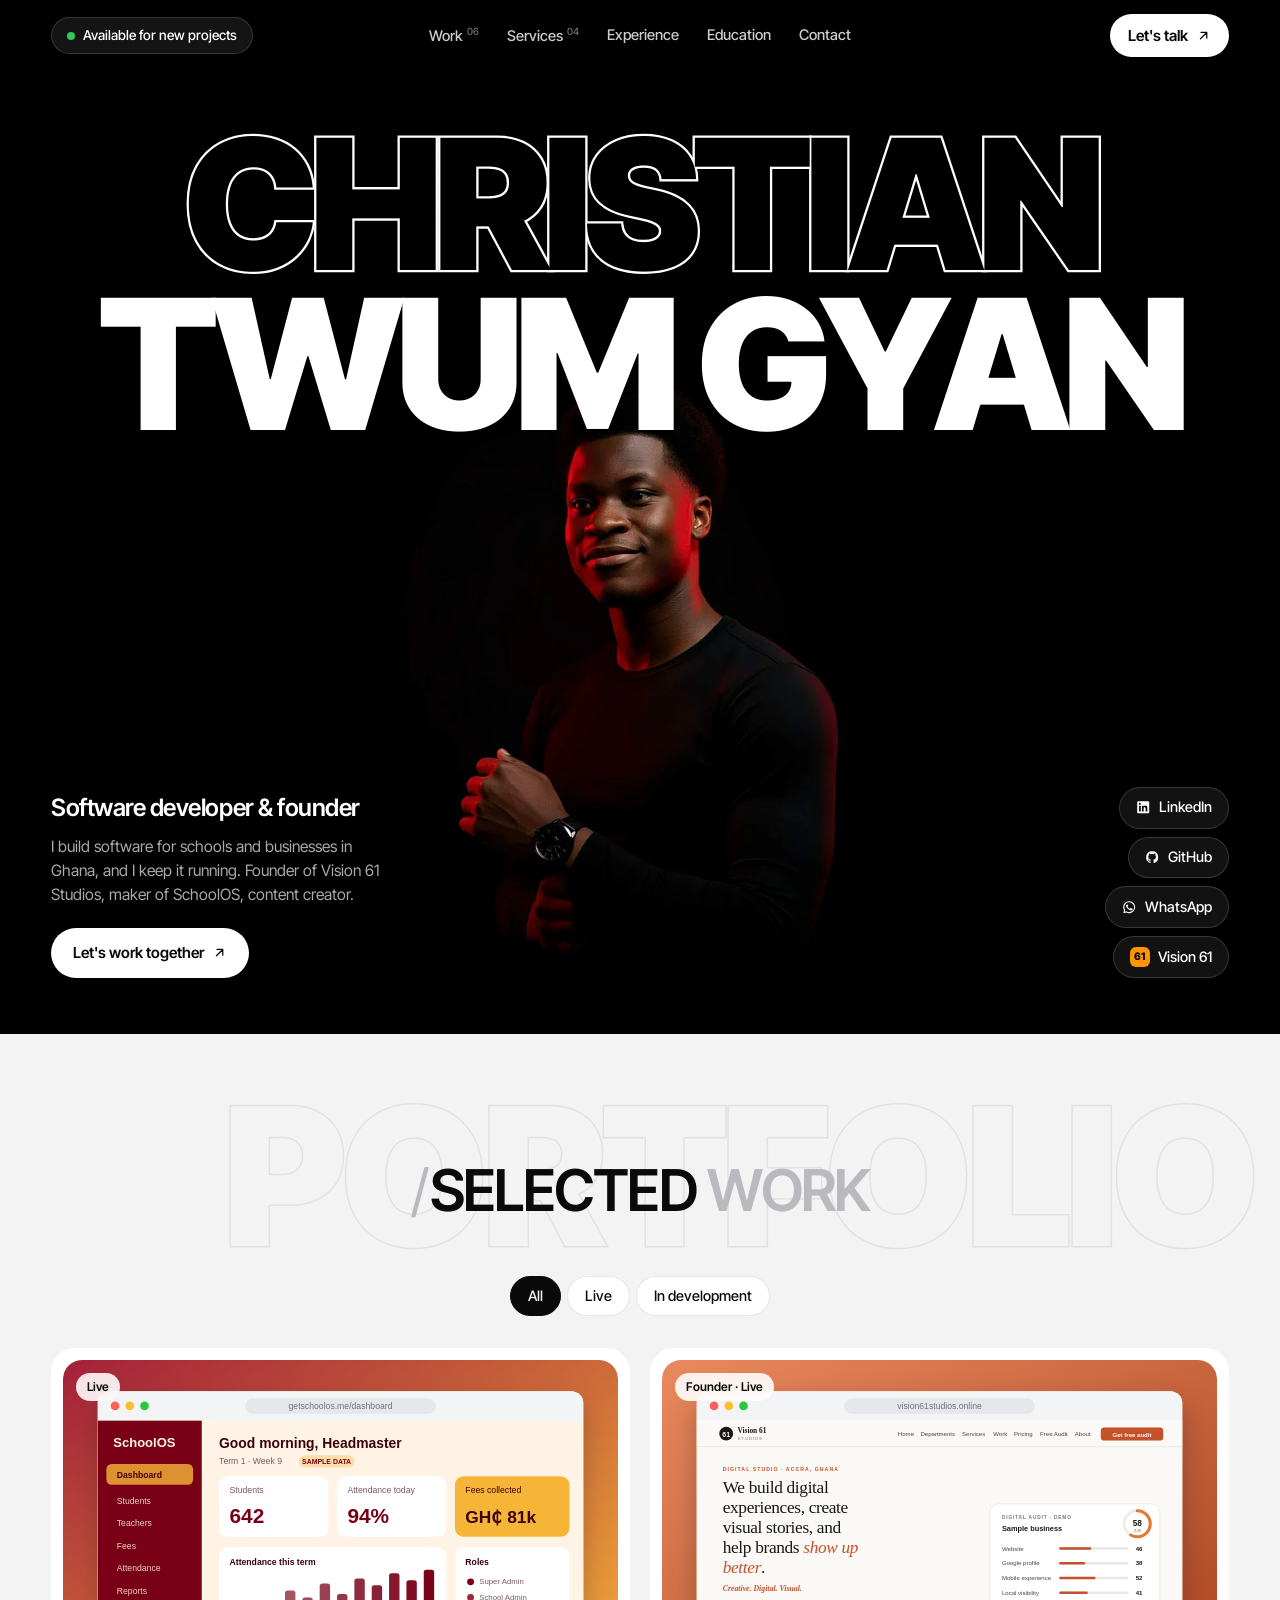
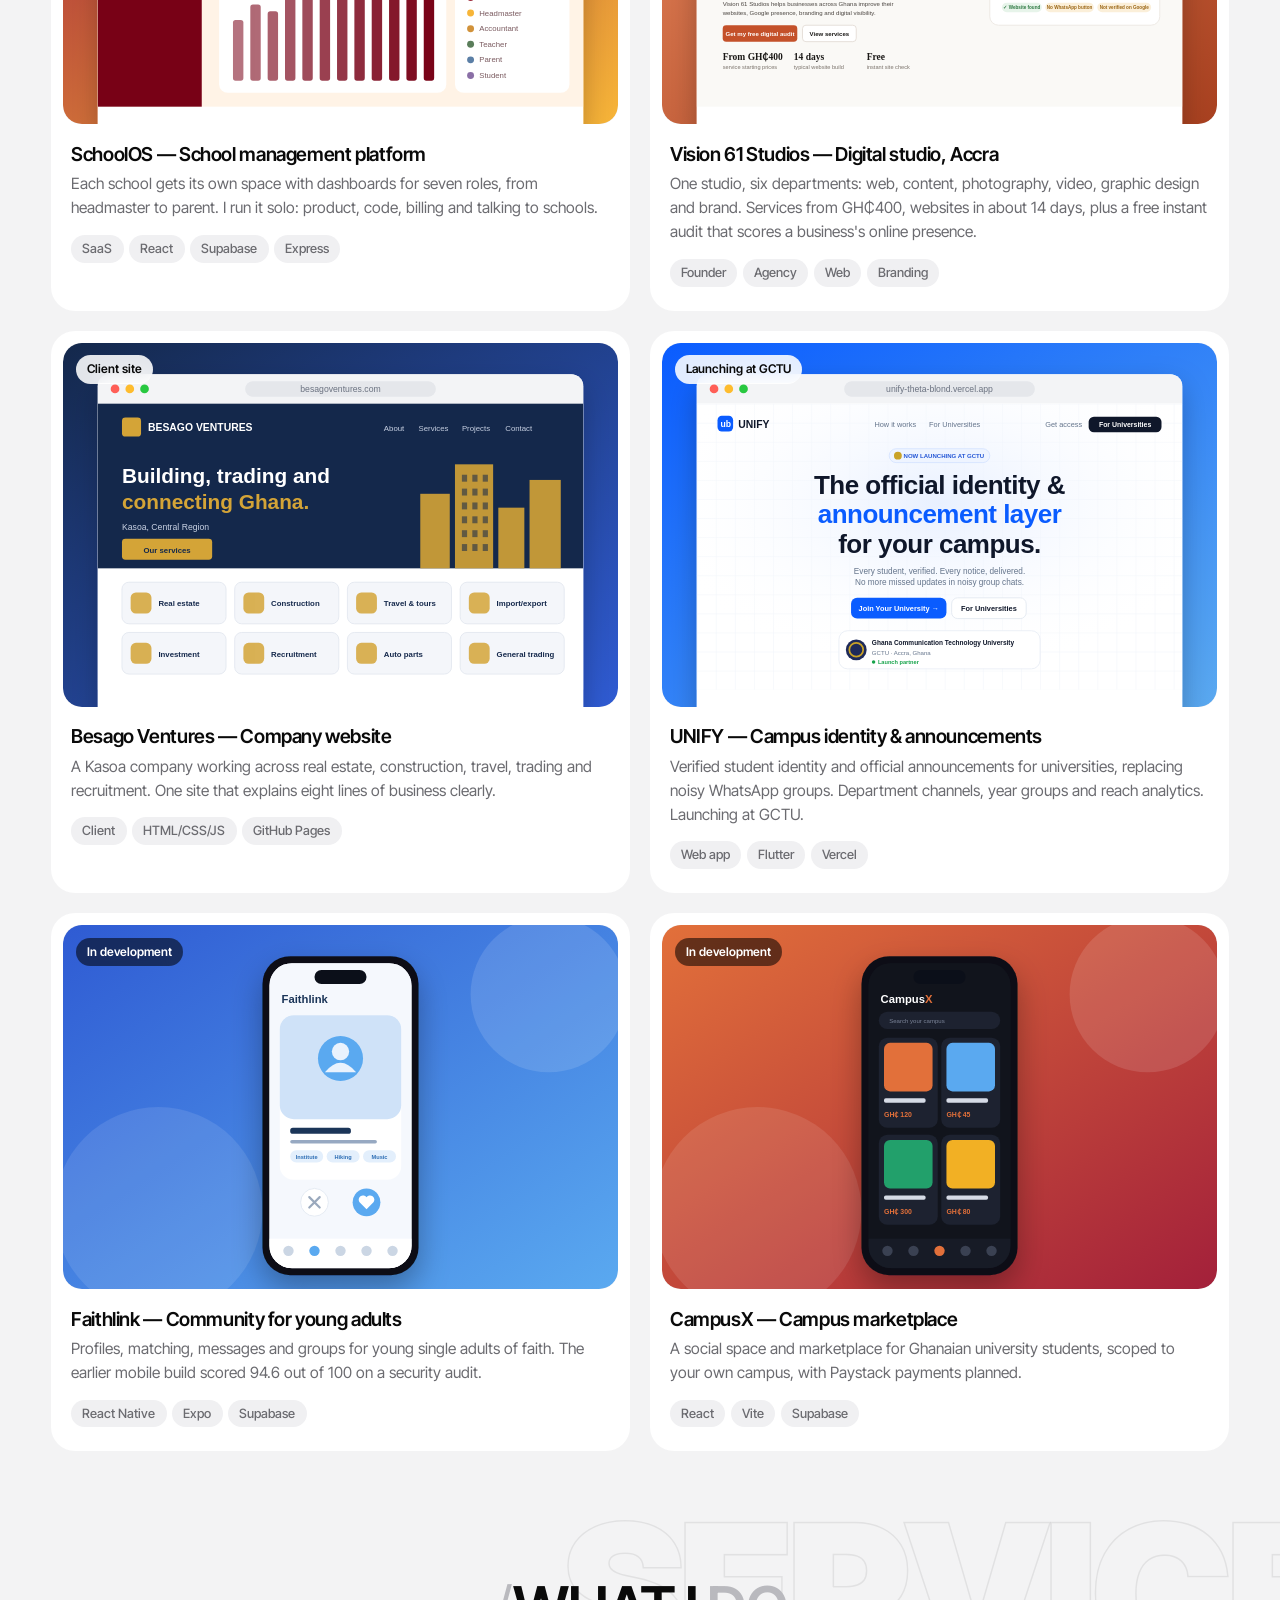
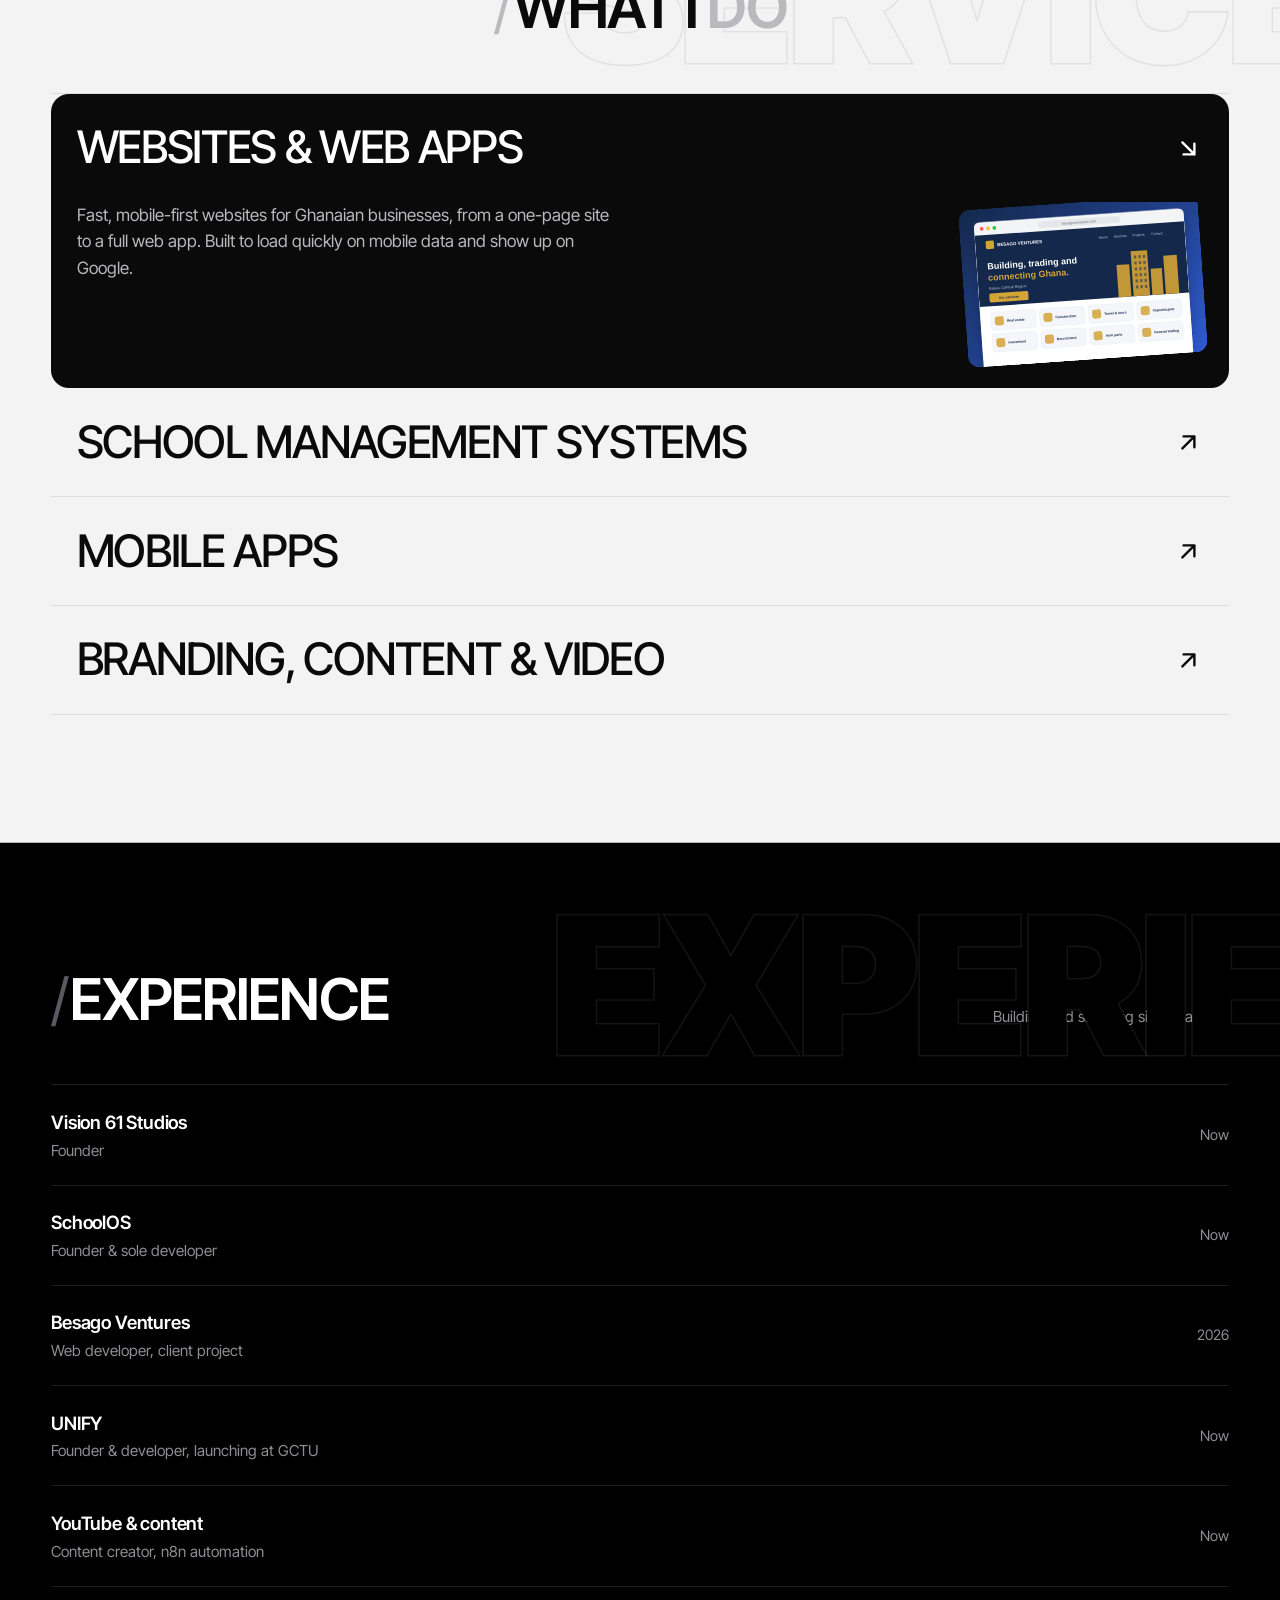
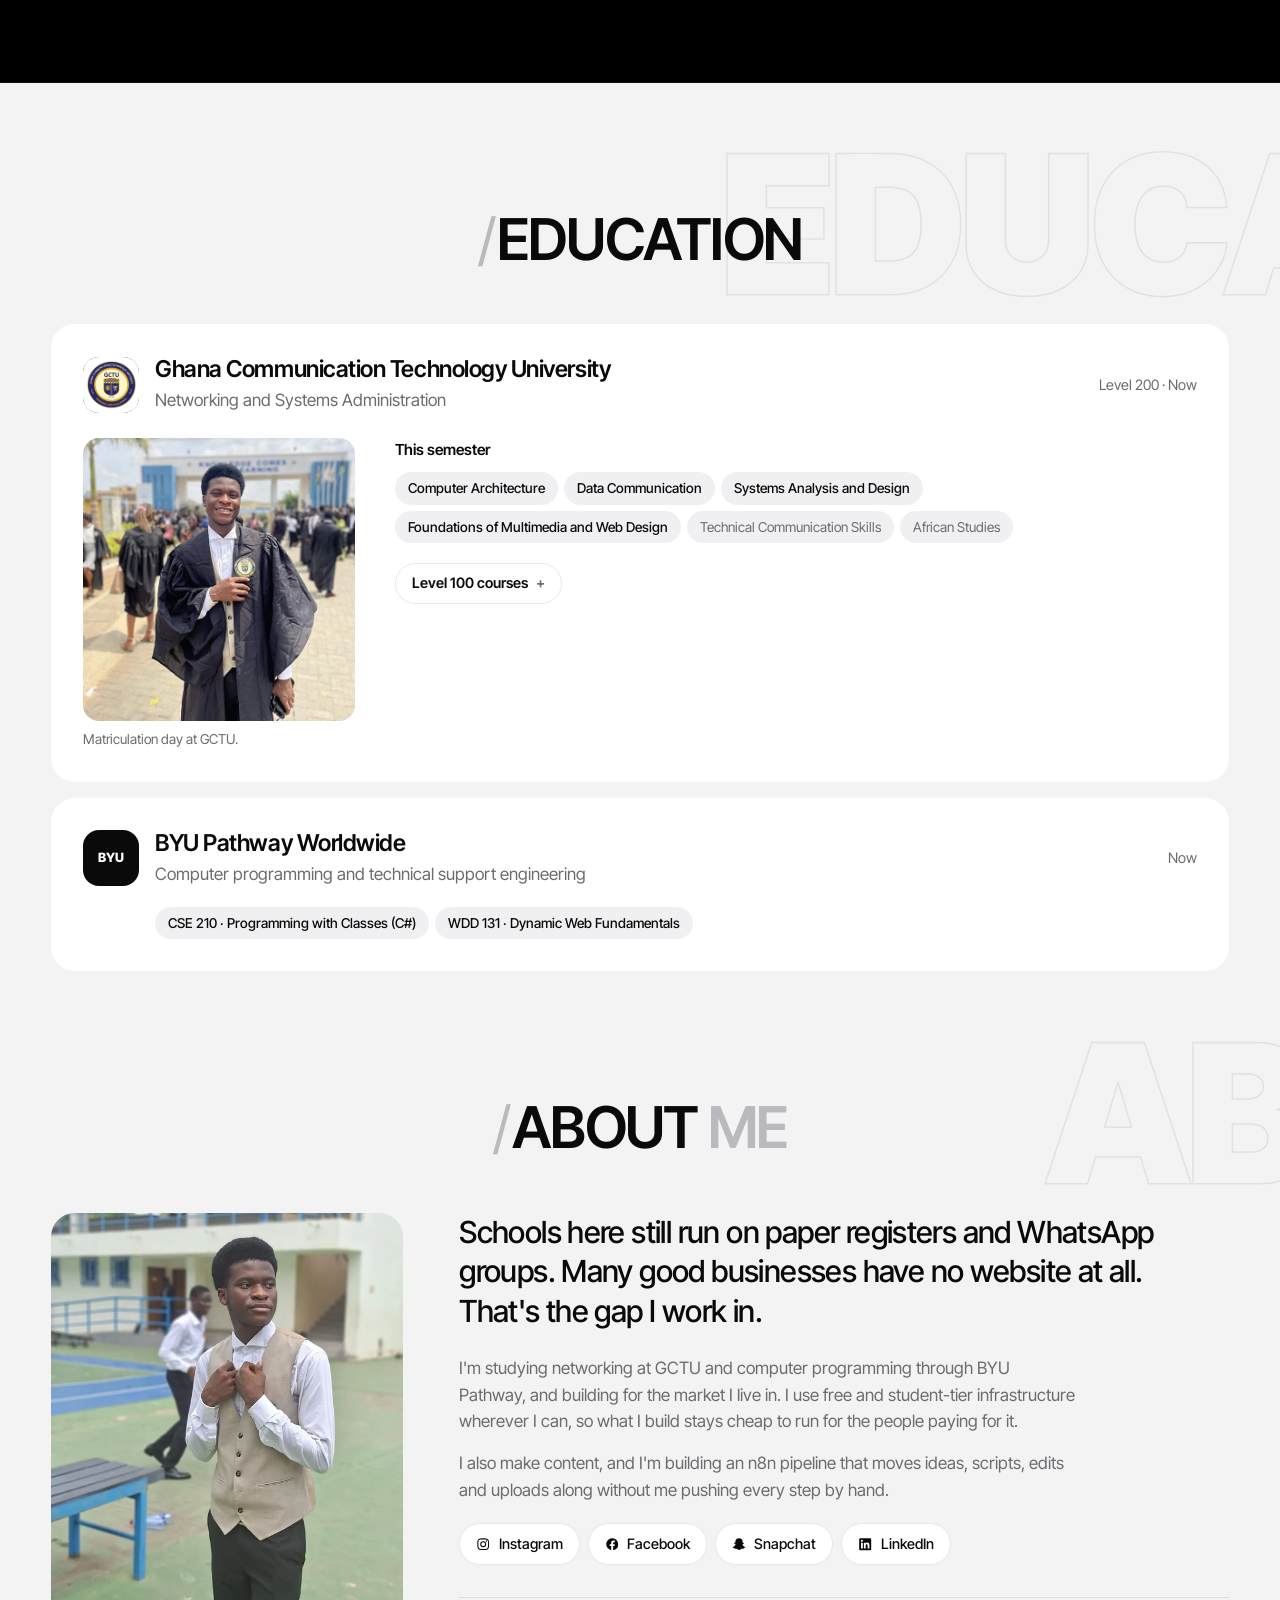
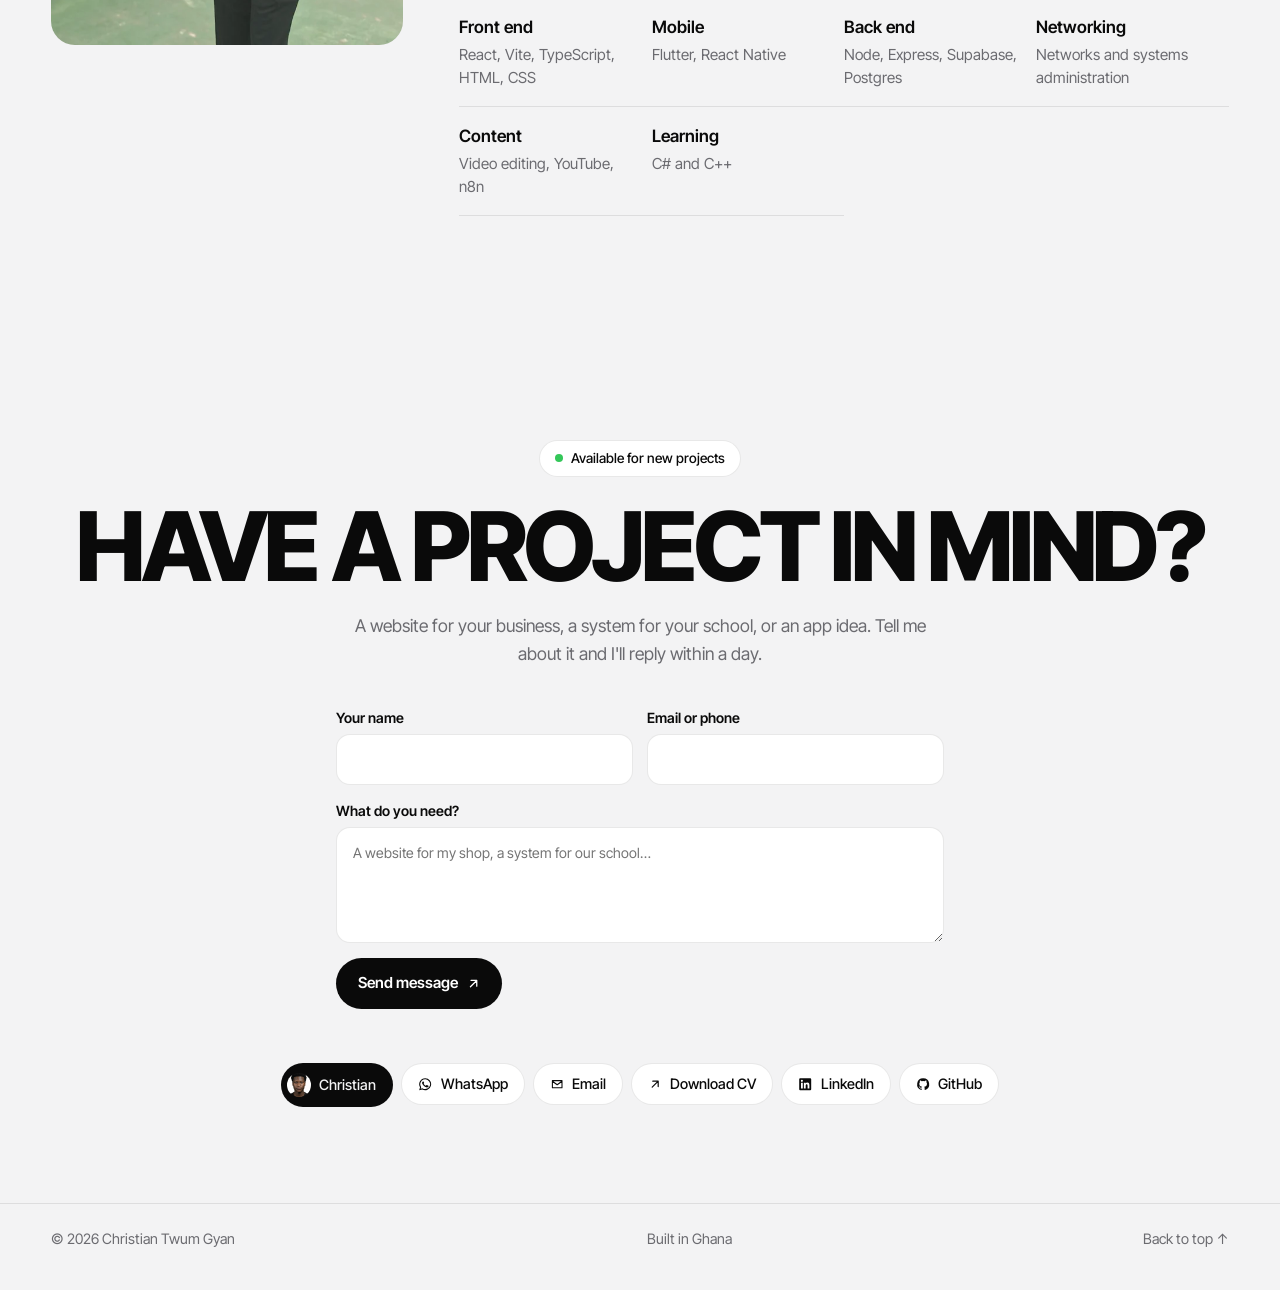
==== commit 1b6c8a96: "Add share image, SEO, 404 page, sample data label" ====
--- a/index.html
+++ b/index.html
@@ -7,10 +7,41 @@
   <meta name="description" content="Christian Twum Gyan is a software developer, founder of Vision 61 Studios and content creator in Ghana. He builds and runs SchoolOS.">
   <meta property="og:title" content="Christian Twum Gyan — Software developer, Ghana">
   <meta property="og:description" content="I build software for schools and businesses in Ghana, including SchoolOS.">
-  <meta property="og:image" content="https://chrisxie12.github.io/Portfolio/images/og.png">
+  <link rel="canonical" href="https://chrisxie12.github.io/Portfolio/">
+  <meta property="og:url" content="https://chrisxie12.github.io/Portfolio/">
+  <meta property="og:site_name" content="Christian Twum Gyan">
+  <meta property="og:image" content="https://chrisxie12.github.io/Portfolio/images/og.jpg">
+  <meta property="og:image:width" content="1200">
+  <meta property="og:image:height" content="630">
+  <meta property="og:image:alt" content="Christian Twum Gyan, software developer and founder in Ghana">
+  <meta name="twitter:image" content="https://chrisxie12.github.io/Portfolio/images/og.jpg">
   <meta property="og:type" content="website">
   <meta name="twitter:card" content="summary_large_image">
   <meta name="theme-color" content="#000000">
+  <script type="application/ld+json">
+  {
+    "@context": "https://schema.org",
+    "@type": "Person",
+    "name": "Christian Twum Gyan",
+    "alternateName": "Chrisxie",
+    "url": "https://chrisxie12.github.io/Portfolio/",
+    "image": "https://chrisxie12.github.io/Portfolio/images/hero-1400.jpg",
+    "jobTitle": "Software developer",
+    "address": { "@type": "PostalAddress", "addressLocality": "Accra", "addressCountry": "GH" },
+    "alumniOf": [
+      { "@type": "CollegeOrUniversity", "name": "Ghana Communication Technology University" },
+      { "@type": "CollegeOrUniversity", "name": "BYU Pathway Worldwide" }
+    ],
+    "sameAs": [
+      "https://www.linkedin.com/in/christian-twum-gyan-981325336",
+      "https://github.com/chrisxie12",
+      "https://www.instagram.com/chriss_gent",
+      "https://www.facebook.com/share/1EbfpYKcCy/",
+      "https://www.snapchat.com/add/chris_gyan61",
+      "https://vision61studios.online"
+    ]
+  }
+  </script>
   <link rel="icon" href="images/favicon.svg" type="image/svg+xml">
   <link rel="preconnect" href="https://fonts.googleapis.com">
   <link rel="preconnect" href="https://fonts.gstatic.com" crossorigin>
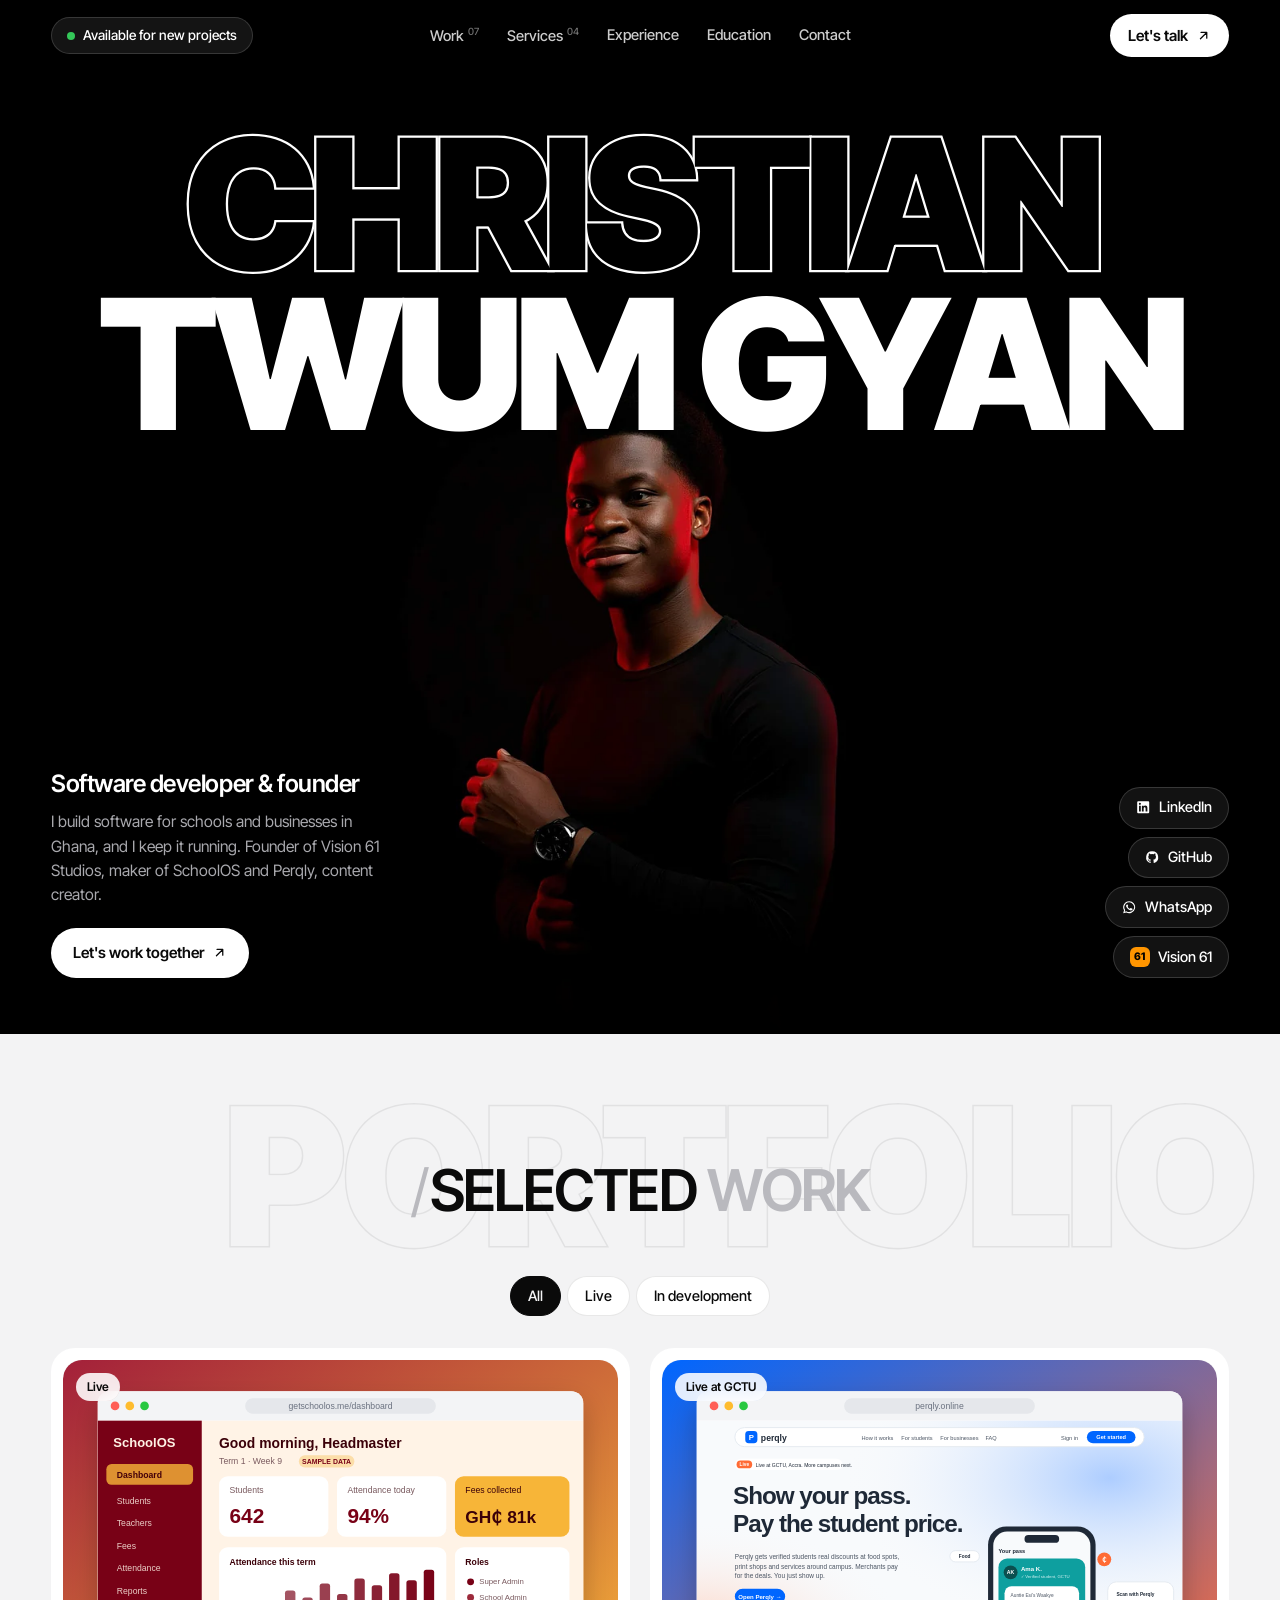
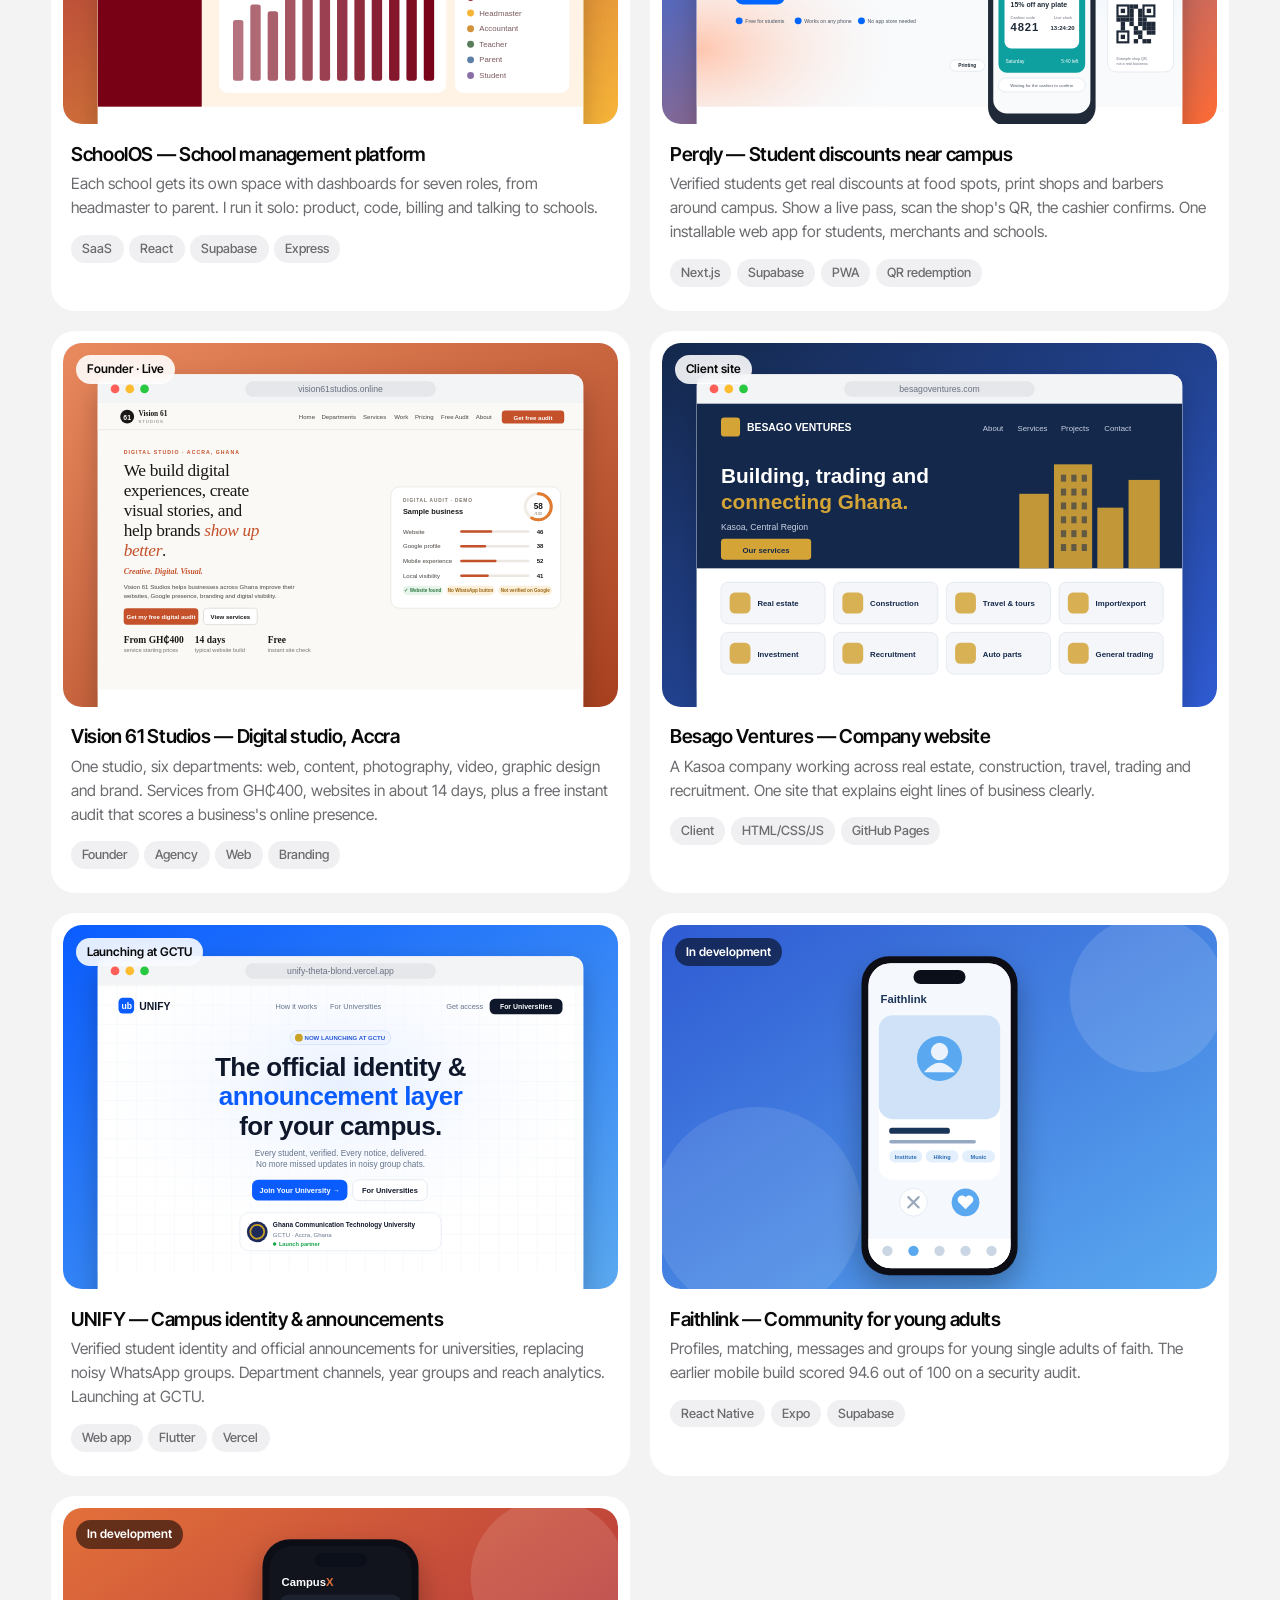
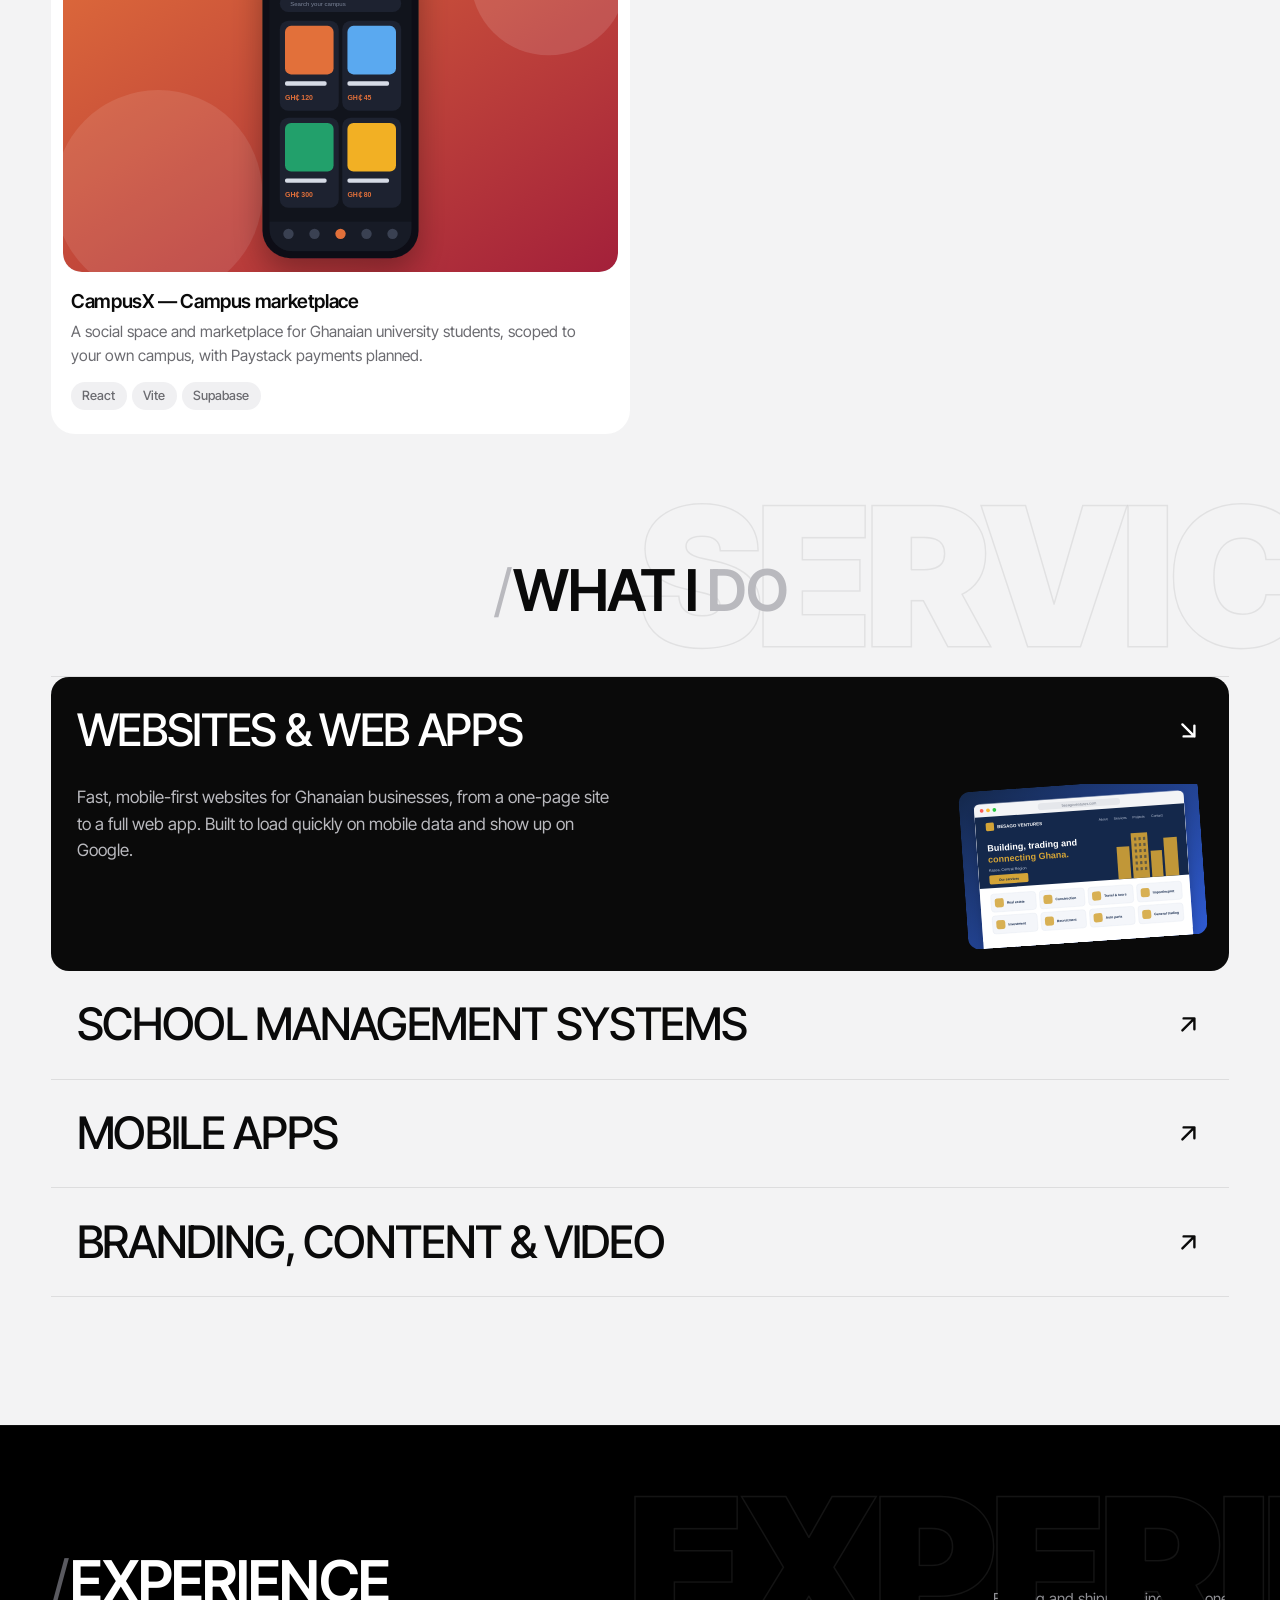
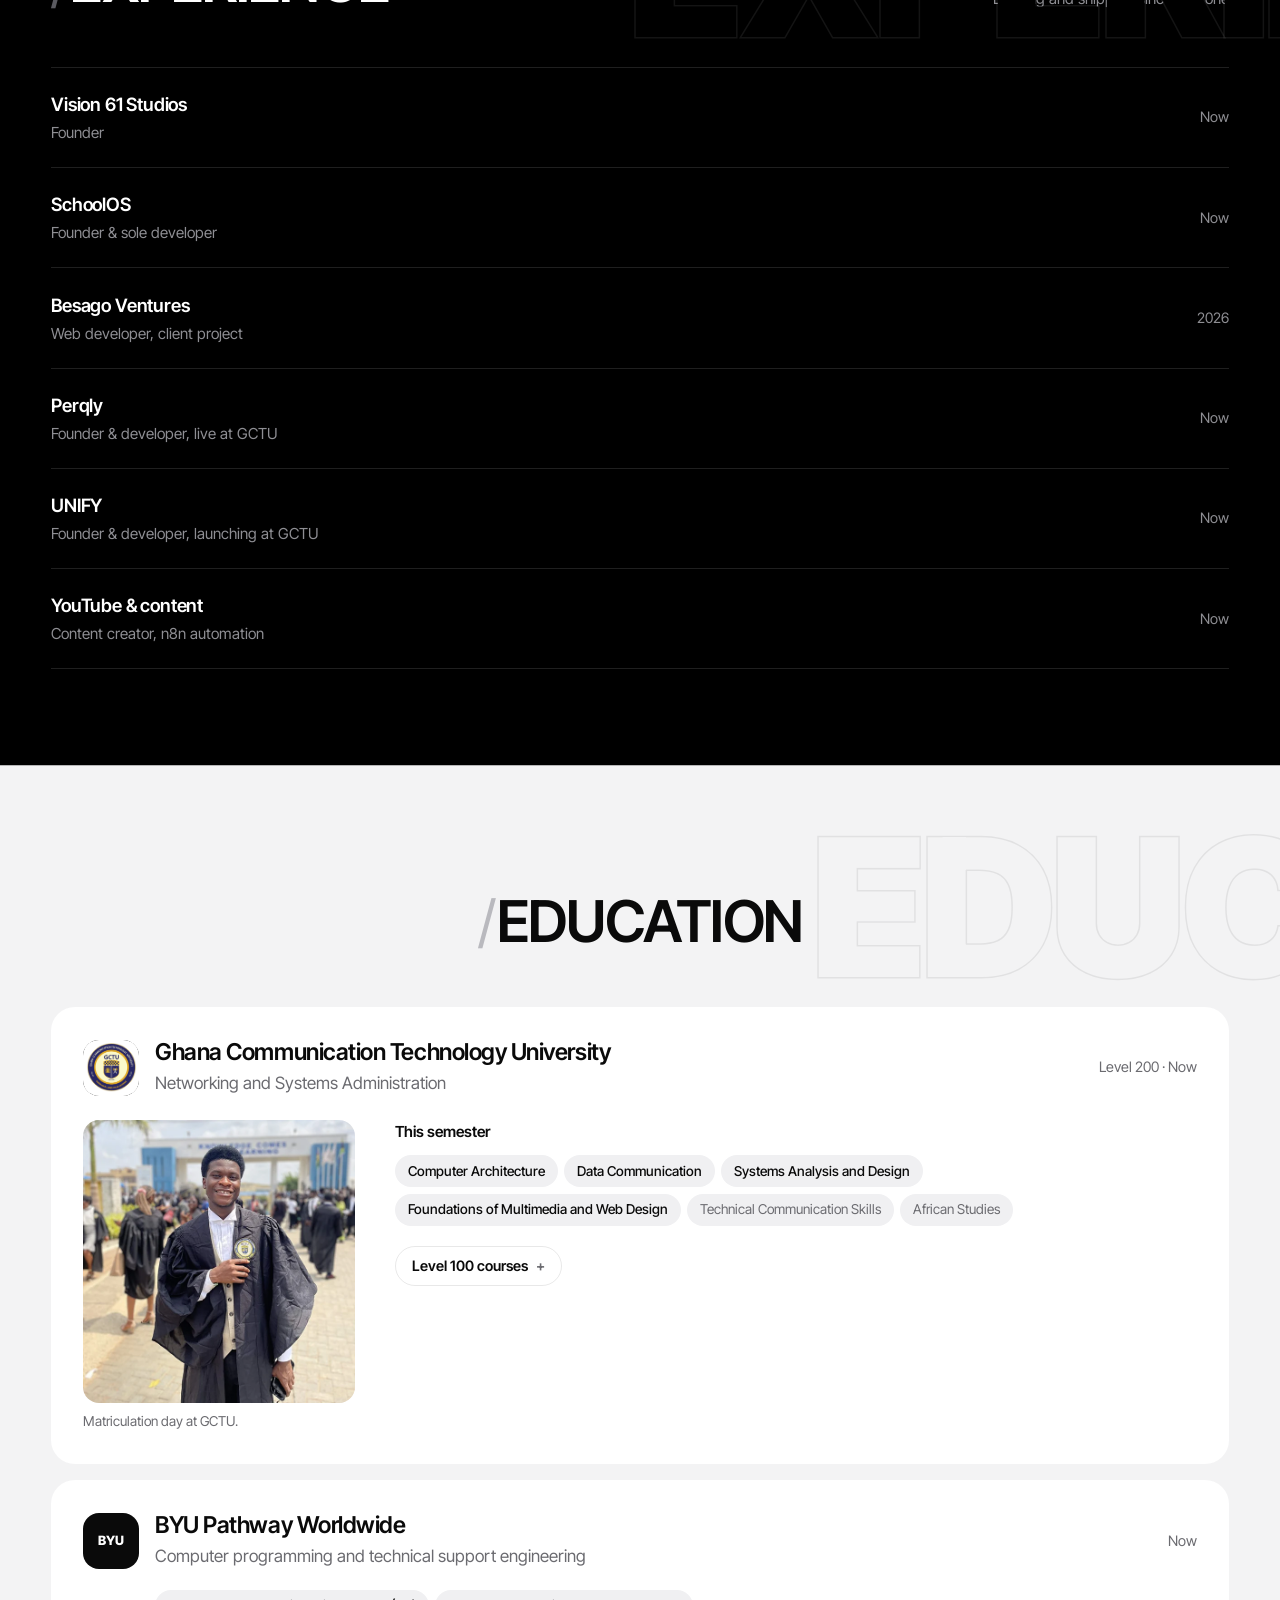
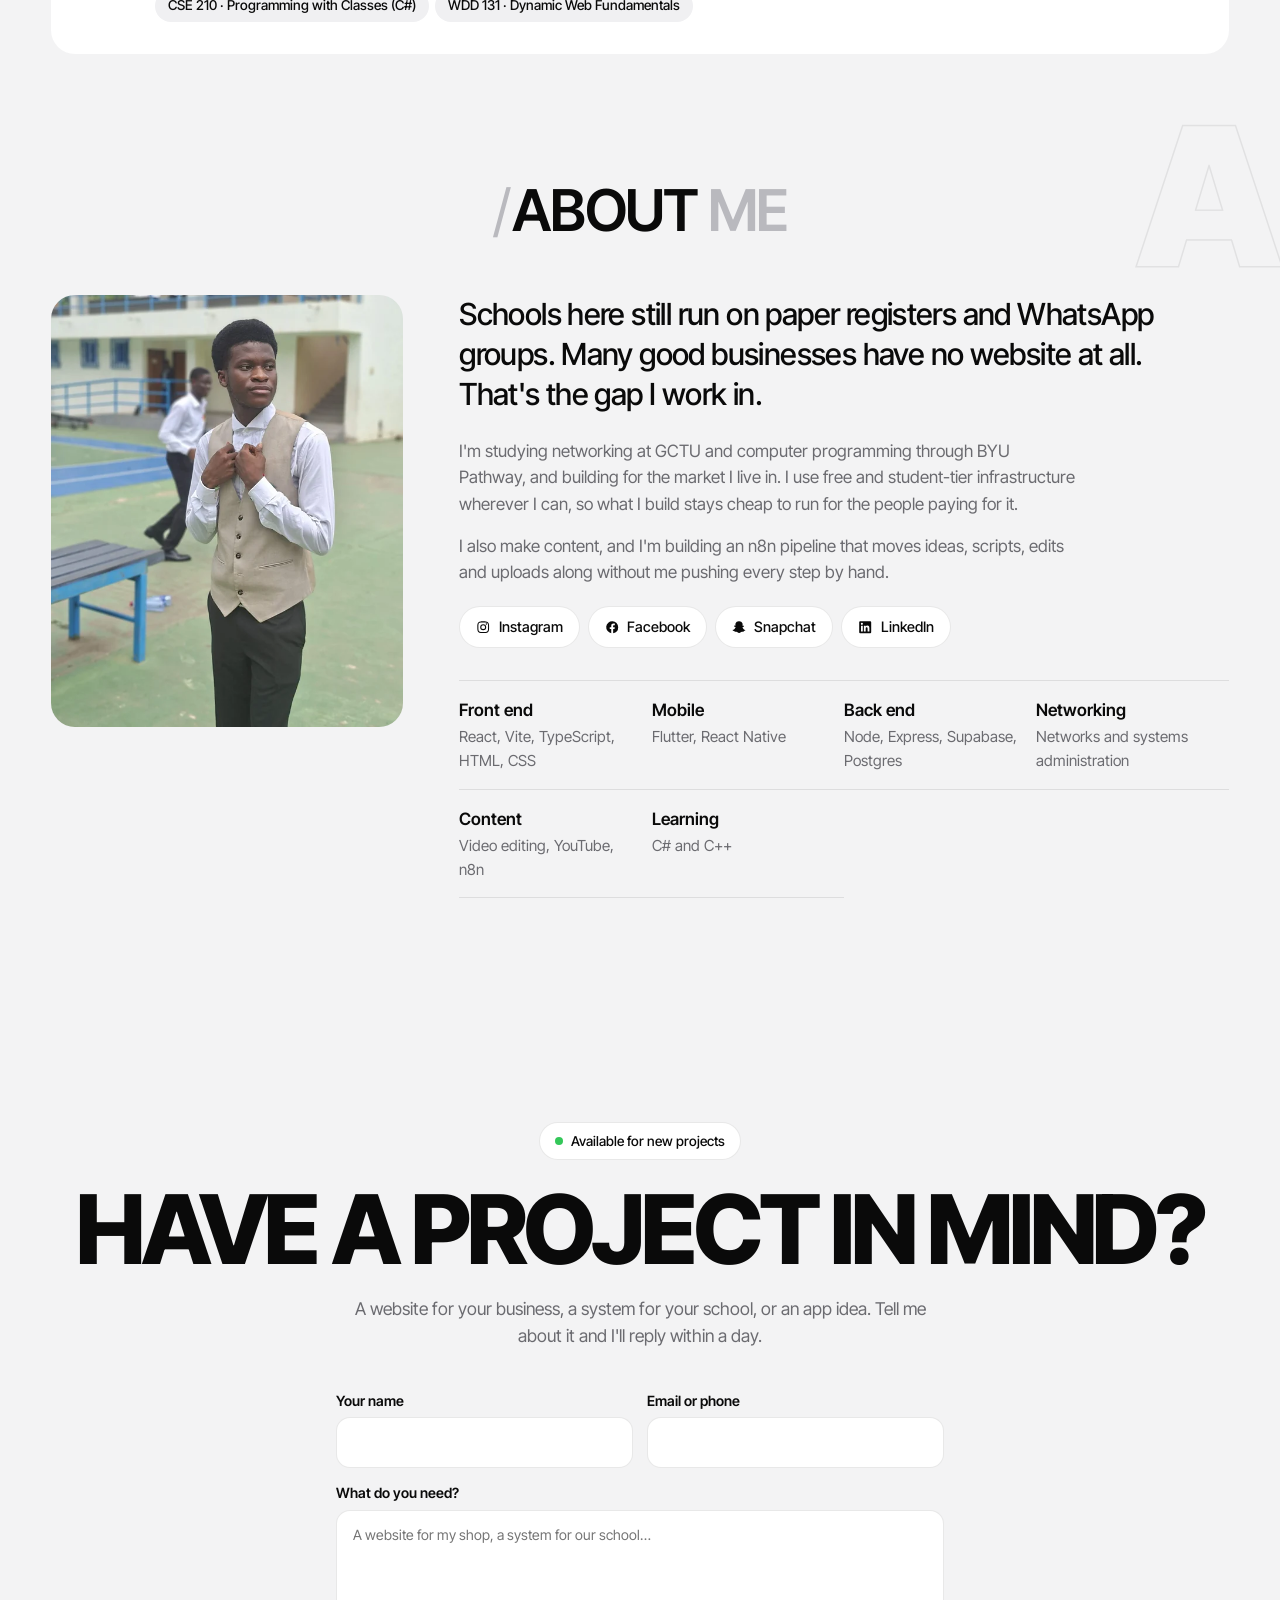
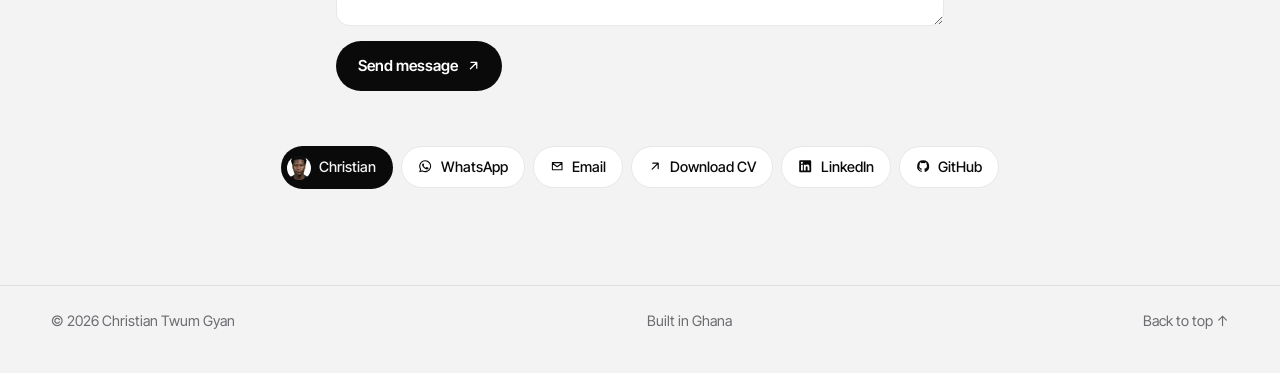
==== commit 1703a47b: "Add Perqly" ====
--- a/index.html
+++ b/index.html
@@ -70,7 +70,7 @@
   <header class="nav" id="nav">
     <a class="nav__status" href="#contact"><span class="dot" aria-hidden="true"></span>Available for new projects</a>
     <nav aria-label="Main" class="nav__links">
-      <a href="#work">Work <sup>06</sup></a>
+      <a href="#work">Work <sup>07</sup></a>
       <a href="#services">Services <sup>04</sup></a>
       <a href="#experience">Experience</a>
       <a href="#education">Education</a>
@@ -93,7 +93,7 @@
 
       <div class="hero__intro">
         <p class="hero__role">Software developer &amp; founder</p>
-        <p class="hero__lede">I build software for schools and businesses in Ghana, and I keep it running. Founder of Vision 61 Studios, maker of SchoolOS, content creator.</p>
+        <p class="hero__lede">I build software for schools and businesses in Ghana, and I keep it running. Founder of Vision 61 Studios, maker of SchoolOS and Perqly, content creator.</p>
         <a class="btn btn--light" href="#contact">Let's work together <svg class="ico"><use href="#i-arrow"/></svg></a>
       </div>
 
@@ -128,6 +128,17 @@
           <h3>SchoolOS — School management platform</h3>
           <p>Each school gets its own space with dashboards for seven roles, from headmaster to parent. I run it solo: product, code, billing and talking to schools.</p>
           <ul class="tags"><li>SaaS</li><li>React</li><li>Supabase</li><li>Express</li></ul>
+        </article>
+
+        <article class="card reveal" data-status="live">
+          <a class="card__media" href="https://perqly.online" target="_blank" rel="noopener" aria-label="Visit Perqly">
+            <span class="badge">Live at GCTU</span>
+            <img src="images/perqly-web.svg" alt="The Perqly homepage: show your pass, pay the student price, with a student pass and shop QR code" width="640" height="420" loading="lazy">
+            <span class="card__go" aria-hidden="true"><svg class="ico"><use href="#i-arrow"/></svg></span>
+          </a>
+          <h3>Perqly — Student discounts near campus</h3>
+          <p>Verified students get real discounts at food spots, print shops and barbers around campus. Show a live pass, scan the shop's QR, the cashier confirms. One installable web app for students, merchants and schools.</p>
+          <ul class="tags"><li>Next.js</li><li>Supabase</li><li>PWA</li><li>QR redemption</li></ul>
         </article>
 
         <article class="card reveal" data-status="live">
@@ -248,6 +259,7 @@
         <li class="reveal"><div><h3>Vision 61 Studios</h3><p>Founder</p></div><span class="when">Now</span></li>
         <li class="reveal"><div><h3>SchoolOS</h3><p>Founder &amp; sole developer</p></div><span class="when">Now</span></li>
         <li class="reveal"><div><h3>Besago Ventures</h3><p>Web developer, client project</p></div><span class="when">2026</span></li>
+        <li class="reveal"><div><h3>Perqly</h3><p>Founder &amp; developer, live at GCTU</p></div><span class="when">Now</span></li>
         <li class="reveal"><div><h3>UNIFY</h3><p>Founder &amp; developer, launching at GCTU</p></div><span class="when">Now</span></li>
         <li class="reveal"><div><h3>YouTube &amp; content</h3><p>Content creator, n8n automation</p></div><span class="when">Now</span></li>
       </ol>
